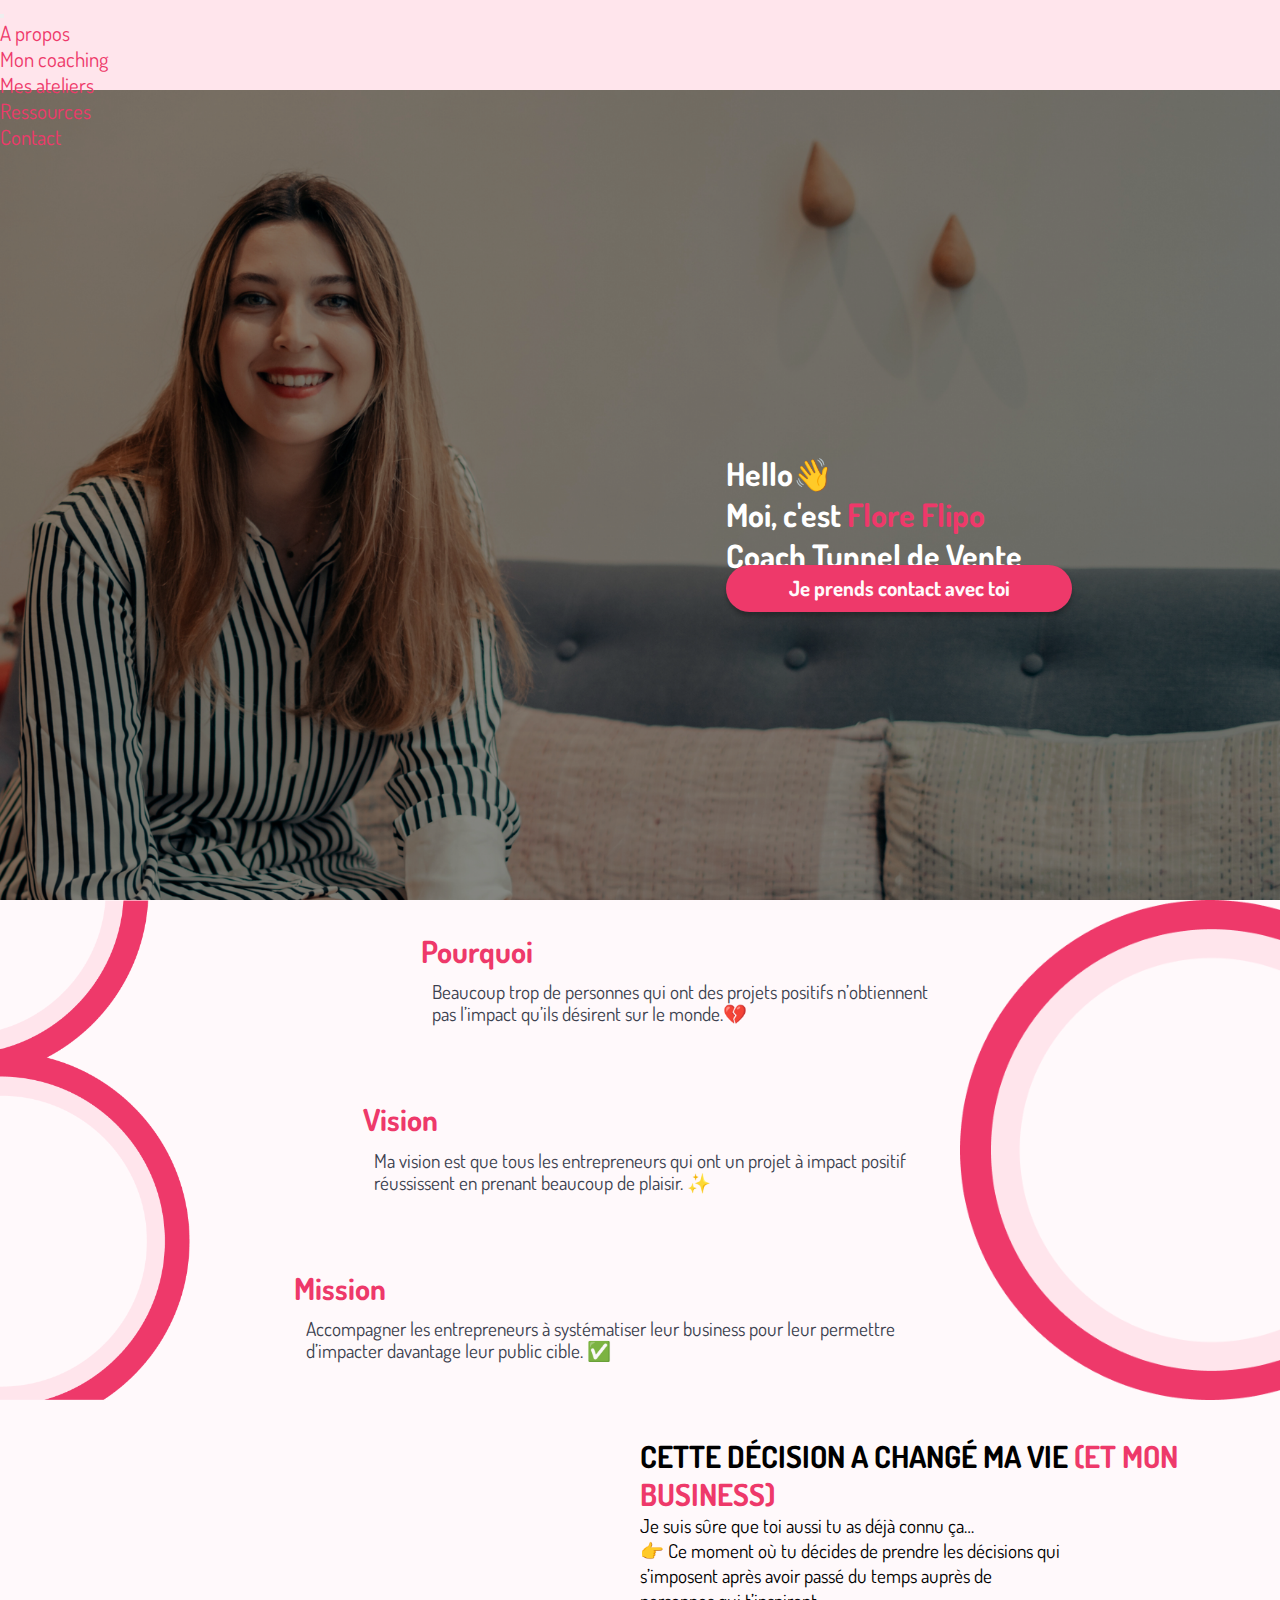
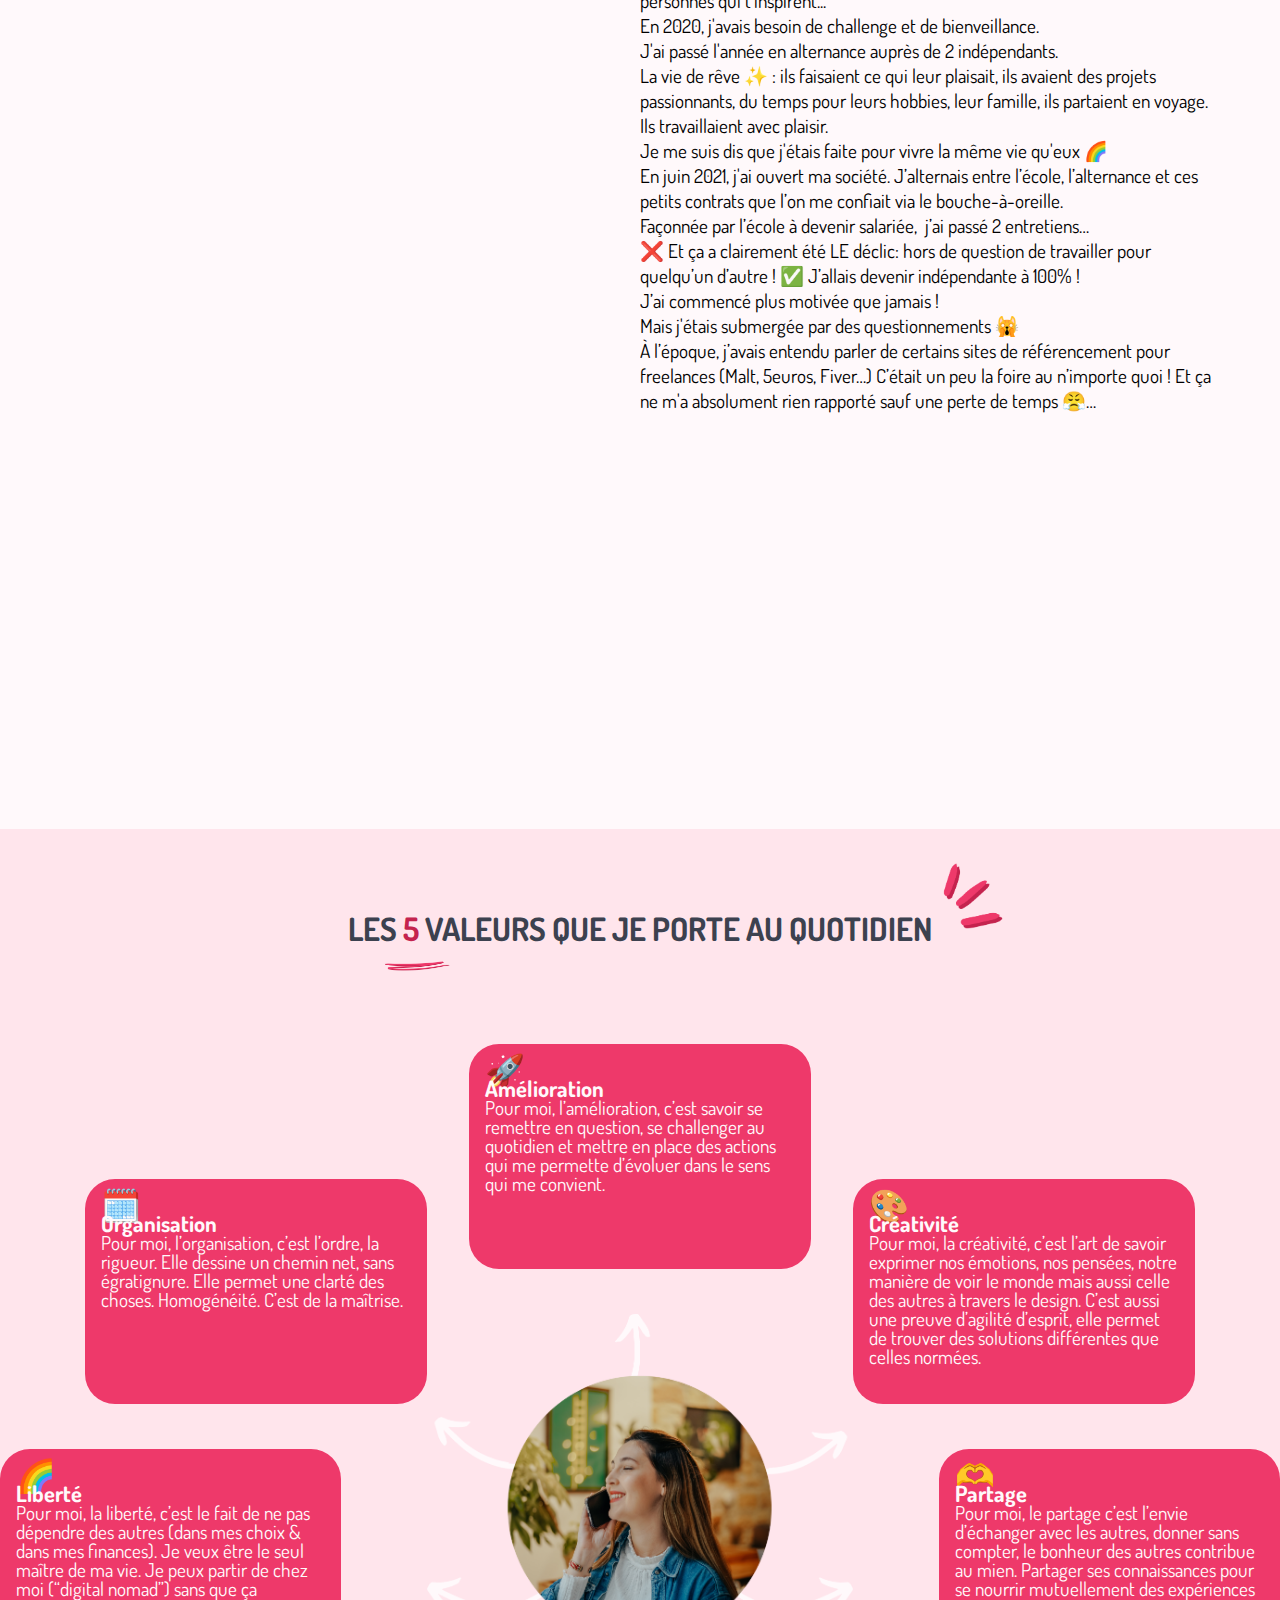
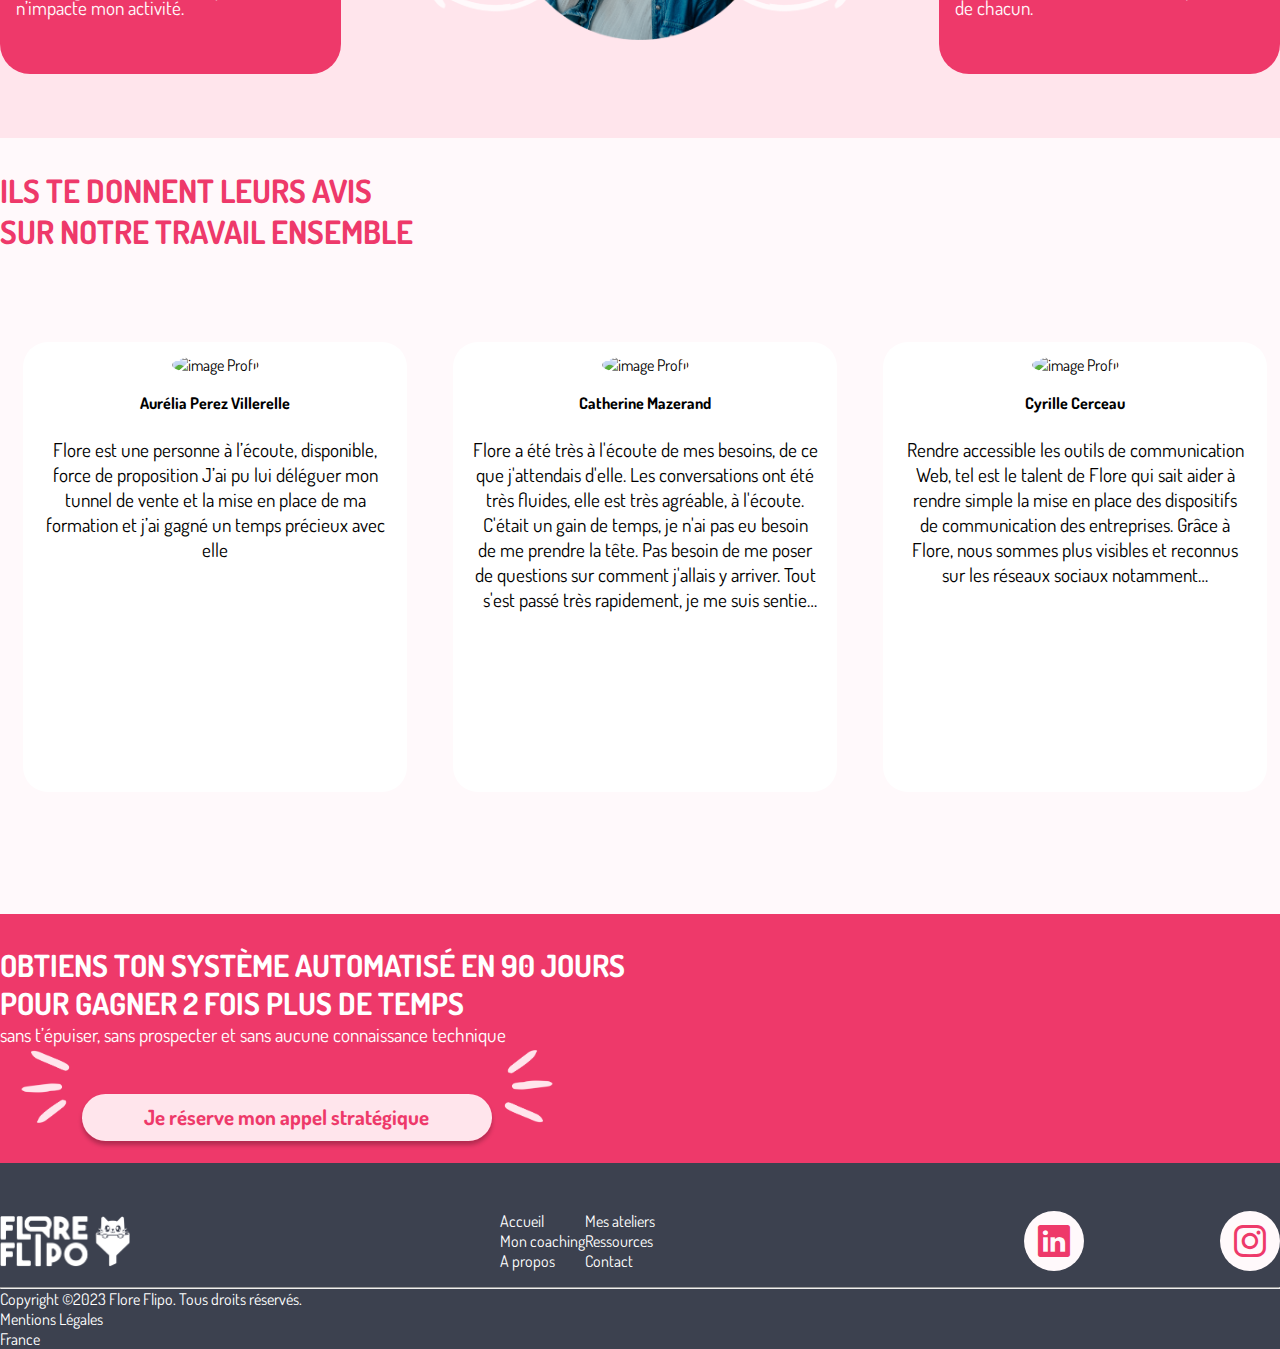
==== aPropos.html @ b4314dbc "Fin V2 """ ====
<!DOCTYPE html>
<html lang="en">
<head>
    <meta charset="UTF-8">
    <title>A propos</title>

    <link href="https://cdn.jsdelivr.net/npm/bootstrap@5.3.1/dist/css/bootstrap.min.css" rel="stylesheet" integrity="sha384-4bw+/aepP/YC94hEpVNVgiZdgIC5+VKNBQNGCHeKRQN+PtmoHDEXuppvnDJzQIu9" crossorigin="anonymous">
    <link rel="stylesheet" href="https://cdn.jsdelivr.net/npm/bootstrap-icons@1.9.1/font/bootstrap-icons.css">

    <link rel="stylesheet" href="CSS/base.css">
    <link rel="stylesheet" href="CSS/apropos.css">
    <link rel="icon" href="images/logos/icon.png">

</head>
<body>

<header> <!-- BAR DE NAVIGATION -->
  <nav class="navbar navbar-expand-lg">
    <div class="container-lg d-flex align-items-center justify-content-between">

      <!--<a id="logoNavBarre" href="#">LOGO</a>-->
      <a id="logoNavBarre" class="imgBase" href="index.html"></a>

      <button class="navbar-toggler" type="button" data-bs-toggle="collapse" data-bs-target="#navbarNav" aria-controls="navbarNav" aria-expanded="false" aria-label="Toggle navigation">
        <span class="navbar-toggler-icon"></span>
      </button>

      <div class="collapse navbar-collapse justify-content-end text-light" id="navbarNav">
        <ul class="navbar-nav">
          <li>
            <a class="nav-link" href="aPropos.html">A propos</a>
          </li>
          <li>
            <a class="nav-link" href="monCoaching.html">Mon coaching</a>
          </li>
          <li>
            <a class="nav-link" href="#">Mes ateliers</a>
          </li>
          <li>
            <a class="nav-link" href="ressources.html">Ressources</a>
          </li>
          <li>
            <a class="nav-link" href="contact.html">Contact</a>
          </li>
        </ul>
      </div>
    </div>
  </nav>
</header> <!-- BAR DE NAVIGATION -->
<div class="background-image-Apropos"> <!-- header Apropos -->
  <div class="container-lg">
    <div class="bordure-top bordure-bot">
      <div class="h-90vh containerHeaderApropos">
        <div class="color-white">
          <h2>Hello <span class="ms-3" id="iconSalut">👋</span></h2>
          <h2>Moi, c'est <span class="color-pink4">Flore Flipo</span></h2>
          <h2>Coach Tunnel de Vente</h2>
          <div class="center-phone mt-5">
            <a href="" class="btn bouton-rose">Je prends contact avec toi</a>
          </div>
        </div>
      </div>
    </div>
  </div>
</div> <!-- header Apropos -->

<div class="section1Apropos"> <!-- section 1 Apropos -->
  <div class="container-lg">
      <div class="containerSection1Apropos">
        <div class="containerContentSection1Apropos">
          <div class="containerPillules bordure-top bordure-bot">

            <div class="containerPillule pilules1">
              <h3 class="color-pink4 titre-semibold m-0">Pourquoi</h3>
              <div class="pilules">
                <p class="m-0">Beaucoup trop de personnes qui ont des projets <br class="no-display-computer">positifs n’obtiennent <br class="no-display-phone">pas l’impact qu’ils désirent sur <br class="no-display-computer">le monde.💔</p>
              </div>
            </div>

            <div class="containerPillule">
              <h3 class="color-pink4 titre-semibold m-0">Vision</h3>
              <div class="pilules">
                <p class="m-0">Ma vision est que tous les entrepreneurs qui ont un <br class="no-display-computer">projet à impact positif <br class="no-display-phone">réussissent en prenant <br class="no-display-computer">beaucoup de plaisir. ✨</p>
              </div>
            </div>

            <div class="containerPillule pilules3">
              <h3 class="color-pink4 titre-semibold m-0">Mission</h3>
              <div class="pilules">
                <p class="m-0">Accompagner les entrepreneurs à systématiser leur <br class="no-display-computer">business pour leur permettre <br class="no-display-phone">d’impacter davantage <br class="no-display-computer">leur public cible. ✅</p>
              </div>
            </div>

          </div>
        </div>
        <img class="imgBase imageDecoSection3AproposCercle imageDecoSection3Apropos1 no-display-phone" src="images/ressources/46.png" alt="décoration cercle">
        <img class="imgBase imageDecoSection3AproposCercle imageDecoSection3Apropos2 no-display-phone" src="images/ressources/47.png" alt="décoration cercle">
      </div>
  </div>
</div> <!-- section 1 Apropos -->

<div class="section2Apropos"> <!-- section 2 Apropos -->
  <div class="container-lg">
    <div class="bordure-top bordure-bot">
      <div class="">

      <div class="containerSection2Apropos">

        <img class="imgageSection2Apropos h-100vh no-display-phone" src="images/ressources/33.png" alt="Flore Flipo">

        <div class="containerTexteTitreSection2Apropos">
          <div class="titreSection2Apropos">
            <h3 class="uppercase titre-bold">Cette décision a changé ma vie <br class="no-display-computer"><span class="color-pink4 texte-center-phone">(et mon business)</span></h3>
            <img class="no-display-computer" src="images/ressources/37.png" alt="Flore Flipo">
          </div>
          <div class="containerTexteSection2Apropos gap-3">
            <div class="w-90p texte-life-computer">
              <p>Je suis sûre que toi aussi tu as déjà connu ça…</p>
              <p>👉 Ce moment où tu décides de prendre les décisions qui <br>s’imposent après avoir passé du temps auprès de <br>personnes qui t’inspirent...</p>
              <p>En 2020, j'avais besoin de challenge et de bienveillance. <br>J'ai passé l'année en alternance auprès de 2 indépendants.</p>
              <p>La vie de rêve ✨ : ils faisaient ce qui leur plaisait, ils avaient des projets passionnants, du temps pour leurs hobbies, leur famille, ils partaient en voyage. Ils travaillaient avec plaisir.</p>
              <p>Je me suis dis que j'étais faite pour vivre la même vie qu'eux 🌈</p>
              <p>En juin 2021, j'ai ouvert ma société. J’alternais entre l’école, l’alternance et ces petits contrats que l’on me confiait via le bouche-à-oreille.</p>
              <p>Façonnée par l’école à devenir salariée,  j’ai passé 2 entretiens…</p>
              <p>❌ Et ça a clairement été LE déclic: hors de question de travailler pour quelqu’un d’autre !
                ✅ J’allais devenir indépendante à 100% !</p>
              <p>J’ai commencé plus motivée que jamais !</p>
              <p>Mais j'étais submergée par des questionnements 🙀</p>
              <p>À l’époque, j’avais entendu parler de certains sites de référencement pour freelances (Malt, 5euros, Fiver…)
                C’était un peu la foire au n’importe quoi ! Et ça ne m'a absolument rien rapporté sauf une perte de temps 😤</p>
              <p>J’avais beau essayer de mettre en pratique tout ce que j’avais appris à l’école, ça ne fonctionnait pas. Je n’avais aucune maîtrise sur ce business que j’essayais de monter 😰</p>
              <p>💬 Je me suis alors rappelée de la phrase de mon père : "Tu dois te former tout au long de ta vie".</p>
              <p>C’était une évidence ! Je devais me faire accompagner par un professionnel.</p>
              <p>Je suis donc partie à la recherche de mon sauveur !</p>
              <p>J’ai passé des heures à chercher “THE” personne… Et j'ai trouvé Yacine en octobre 2021. 🌈</p>
              <p>J'ai ainsi pu suivre son challenge business et trouver ma place dans l'entrepreneuriat.</p>
              <p>C’était l’éclate ! Et j’avais clairement envie d’aller plus loin et de m’offrir enfin la chance que je méritais !</p>
              <p>J'ai suivi son accompagnement.</p>
              <p>2 mois plus tard, je vivais déjà de mon activité. 🚀</p>
              <p>Aujourd'hui, je m'épanouis en accompagnant les entrepreneurs à systématiser l'acquisition et la conversion dans leur business 😍</p>

              <div class="">
                <a class="btn bouton-rose" href="">Je veux en savoir plus sur ton expérience</a>
              </div>
            </div>
          </div>
        </div>
        
      </div>

      </div>
    </div>
  </div>
</div> <!-- section 2 Apropos -->

<div class="section3Apropos"> <!-- section 3 Apropos -->
  <div class="container-lg">
    <div class="bordure-top bordure-bot">
      <div class="">

        <!-- version ordi 3 Apropos -->
        <div class="no-display-phone">
          <div class="">

            <div class="containerGridTitreSection3Apropos">
              <img class="iconDecoApropos iconDecoAproposSoulignement" src="images/ressources/6.png" alt="decoration titre">
              <div class="containerTitreSection3Apropos">
                <h2 class="uppercase titre-bold color-grey">Les <span class="color-pink5">5</span> valeurs que je porte au quotidien</h2>
              </div>
              <img class="iconDecoApropos iconDecoAproposTraits" src="images/ressources/8.png" alt="decoration titre">
            </div>

            <div class="bordure-top bordure-bot">
              <div class="containerCarteValeurs">

                <div class="carteValeur carteLiberte">
                  <div class="d-flex align-items-start justify-content-between gap-3">
                    <p class="icon">🌈</p>
                    <div class="d-flex flex-column">
                      <h4>Liberté</h4>
                      <p>Pour moi, la liberté, c’est le fait de ne pas dépendre des autres (dans mes choix & dans mes finances). Je veux être le seul maître de ma vie. Je peux partir de chez moi (“digital nomad”) sans que ça n’impacte mon activité.</p>
                    </div>
                  </div>
                </div>

                <div class="carteValeur carteOrganisation">
                  <div class="d-flex align-items-start justify-content-between gap-3">
                    <p class="icon">🗓️</p>
                    <div class="d-flex flex-column">
                      <h4>Organisation</h4>
                      <p>Pour moi, l’organisation, c’est l’ordre, la rigueur. Elle dessine un chemin net, sans égratignure. Elle permet une clarté des choses. Homogénéité. C’est de la maîtrise.</p>
                    </div>
                  </div>
                </div>

                <div class="carteValeur carteAmelioration">
                  <div class="d-flex align-items-start justify-content-between gap-3">
                    <p class="icon">🚀</p>
                    <div class="d-flex flex-column">
                      <h4>Amélioration</h4>
                      <p>Pour moi, l’amélioration, c’est savoir se remettre en question, se challenger au quotidien et mettre en place des actions qui me permette d’évoluer dans le sens qui me convient.</p>
                    </div>
                  </div>
                </div>

                <div class="carteValeur carteCreativite">
                  <div class="d-flex align-items-start justify-content-between gap-3">
                    <p class="icon">🎨</p>
                    <div class="d-flex flex-column">
                      <h4>Créativité</h4>
                      <p>Pour moi, la créativité, c’est l’art de savoir exprimer nos émotions, nos pensées, notre manière de voir le monde mais aussi celle des autres à travers le design. C’est aussi une preuve d’agilité d’esprit, elle permet de trouver des solutions différentes que celles normées.</p>
                    </div>
                  </div>
                </div>

                <div class="carteValeur cartePartage">
                  <div class="d-flex align-items-start justify-content-between gap-3">
                    <p class="icon">🫶</p>
                    <div class="d-flex flex-column">
                      <h4>Partage</h4>
                      <p>Pour moi, le partage c’est l’envie d’échanger avec les autres, donner sans compter, le bonheur des autres contribue au mien. Partager ses connaissances pour se nourrir mutuellement des expériences de chacun.</p>
                    </div>
                  </div>
                </div>

                <div class="imageSection3Grid">
                  <img class="imgBase w-100p" src="images/ressources/valeurs.png" alt="flore valeurs">
                </div>

              </div>
            </div>
          </div>
        </div>

        <!-- version mobile 3 Apropos -->
        <div class="no-display-computer">
          <div class="d-flex flex-column align-items-center justify-content-center gap-5">
            <div class="d-flex flex-column align-items-center justify-content-center">
              <h2 class="uppercase color-pink4 titre-bold">Les 5 valeurs</h2>
              <h2 class="uppercase color-pink4">Que je porte au quotidien</h2>
            </div>
            <div class="w-80p d-flex flex-column gap-5">
              <div class="">
                <h3 class="titreSection3AproposRose titre-semibold">Partage 🫶</h3>
                <p>Pour moi, le partage c’est l’envie d’échanger avec les autres, donner sans compter, le bonheur des autres contribue au mien. Partager ses connaissances pour se nourrir mutuellement des expériences de chacun.</p>
              </div>
              <div class="">
                <h3 class="titreSection3AproposBlanc titre-semibold">organisation 🗓️</h3>
                <p>Pour moi, l’organisation, c’est l’ordre, la rigueur. Elle dessine un chemin net, sans égratignure. Elle permet une clarté des choses. Homogénéité. C’est de la maîtrise.</p>
              </div>
              <div class="">
                <h3 class="titreSection3AproposRose titre-semibold">créativité 🎨</h3>
                <p>Pour moi, la créativité, c’est l’art de savoir exprimer nos émotions, nos pensées, notre manière de voir le monde mais aussi celle des autres à travers le design. C’est aussi une preuve d’agilité d’esprit, elle permet de trouver des solutions différentes que celles normées.</p>
              </div>
              <div class="">
                <h3 class="titreSection3AproposBlanc titre-semibold">liberté 🌈️</h3>
                <p>Pour moi, la liberté, c’est le fait de ne pas dépendre des autres (dans mes choix & dans mes finances). Je veux être le seul maître de ma vie. Je peux partir de chez moi (“digital nomad”) sans que ça n’impacte mon activité.</p>
              </div>
              <div class="">
                <h3 class="titreSection3AproposRose titre-semibold">amélioration 🚀</h3>
                <p>Pour moi, l’amélioration, c’est savoir se remettre en question, se challenger au quotidien et mettre en place des actions qui me permette d’évoluer dans le sens qui me convient.</p>
              </div>
            </div>
          </div>
        </div>
      </div>
    </div>
  </div>
</div> <!-- section 3 Apropos -->

<div class="section4Apropos"> <!-- section 4 Apropos -->
  <div class="container-lg">
    <div class="bordure-top bordure-bot">
      <div class="">
        <div class="d-flex flex-column align-items-center gap-4">
          <img class="no-display-computer iconAtelier" src="images/ressources/citation-de-message.png" alt="icon message">
          <div class="">
            <h2 class="uppercase titre-bold color-pink4 texte-center-phone">Ils te donnent leurs avis</h2>
            <h2 class="uppercase color-pink4 texte-center-phone">sur notre travail ensemble</h2>
          </div>
        </div>

        <div class="swiper">
          <!-- Additional required wrapper -->
          <div class="swiper-wrapper">
            <!-- Slides -->
            <div class="swiper-slide">
              <div class="d-flex justify-content-center">
                <img class="imgProfilAvis" src="https://cdn.discordapp.com/attachments/907008782377300010/1098219506658185288/renard.png" alt="image Profil">
              </div>
              <div class="name"><strong>Aurélia Perez Villerelle</strong></div>
              <p class="content limited-text">Flore est une personne à l’écoute, disponible, force de proposition
                J’ai pu lui déléguer mon tunnel de vente et la mise en place de ma formation et j’ai gagné un temps précieux avec elle
              </p>
            </div>

            <div class="swiper-slide">
              <div class="d-flex justify-content-center">
                <img class="imgProfilAvis" src="https://cdn.discordapp.com/attachments/907008782377300010/1098219506976952411/renardSleepy.png" alt="image Profil">
              </div>
              <div class="name"><strong>Catherine Mazerand</strong></div>
              <p class="content limited-text">Flore a été très à l'écoute de mes besoins, de ce que j'attendais d'elle. Les conversations ont été très fluides, elle est très agréable, à l'écoute. C'était un gain de temps, je n'ai pas eu besoin de me prendre la tête. Pas besoin de me poser de questions sur comment j'allais y arriver. Tout s'est passé très rapidement, je me suis sentie soutenue dans mon projet. Cette expérience n'a été que des bénéfices. Flore est vraiment une belle personne et je la recommande.</p>
            </div>

            <div class="swiper-slide">
              <div class="d-flex justify-content-center">
                <img class="imgProfilAvis" src="https://cdn.discordapp.com/attachments/907008782377300010/1098219507421556797/renardAnxious.png" alt="image Profil">
              </div>
              <div class="name"><strong>Cyrille Cerceau</strong></div>
              <p class="content limited-text">Rendre accessible les outils de communication Web, tel est le talent de Flore qui sait aider à rendre simple la mise en place des dispositifs de communication des entreprises. Grâce à Flore, nous sommes plus visibles et reconnus sur les réseaux sociaux notamment…</p>
            </div>

            <div class="swiper-slide">
              <div class="d-flex justify-content-center">
                <img class="imgProfilAvis" src="https://cdn.discordapp.com/attachments/907008782377300010/1098219507748700261/renardKitsume.png" alt="image Profil">
              </div>
              <div class="name"><strong>Valérie Broni</strong></div>
              <p class="content limited-text">Flore nous a accompagnés toute l'année dernière (2021) sur la partie marketing. Nous avons beaucoup élargi notre travail sur le web, et nous avions besoin de quelqu'un de compétent pour nous y accompagner. Elle nous a accompagnés dans la mise en place d'une plateforme web, du point de vue des vidéos (montage, création de page de ventes, visuels) et pour l'aspect technique. Elle nous a aussi aidé à développer notre mailing, en nous accompagnant dans les webinaires en live. Elle a un grand panel de possibilités de compétences pour vous aider dans le marketing digital. On est très contents de son travail, elle était très à l'écoute de nos besoins. Nous avions aussi des besoins précis qu'elle a bien écoutés. Cette expérience à été très bénéfique pour nous, ça a beaucoup développé notre travail, notre visibilité. Aujourd'hui grâce à elle nous avons beaucoup pu accélérer notre croissance.</p>
            </div>

            <div class="swiper-slide">
              <div class="d-flex justify-content-center">
                <img class="imgProfilAvis" src="https://cdn.discordapp.com/attachments/907008782377300010/1098219507748700261/renardKitsume.png" alt="image Profil">
              </div>
              <div class="name"><strong>Julien Paradis</strong></div>
              <p class="content limited-text">L'évolution de mon activité de coach en développement personnel et en mindset était comme une graine qui avait besoin de la bonne terre pour germer. C'est alors que j'ai croisé la route de Flore, qui, avec son expertise, a été pour moi la terre fertile qui a nourri ma croissance en ligne. Grâce à son savoir-faire en matière d'automatisation, j'ai compris que mon business avait besoin d'un système bien huilé pour fleurir et atteindre le niveau supérieur. Flore a été comme la jardinière de mon activité en me prodiguant des conseils subtils et pertinents pour m'aider à prendre racine, autant sur le fond que sur la forme. Aujourd'hui, je suis fier de mon tunnel de vente qui est devenu comme une fleur épanouie, reflétant mon branding et mes intentions pour mes prospects. Si vous cherchez à faire éclore votre entreprise, je vous recommande vivement de faire appel aux services de Flore</p>
            </div>
          </div>


          <!-- If we need pagination -->
          <div class="swiper-pagination"></div>

          <!-- If we need navigation buttons -->
          <div class="swiper-button-prev"></div>
          <div class="swiper-button-next"></div>
        </div>


      </div>
    </div>
  </div>
</div> <!-- section 4 Apropos -->

<div class="sectionAppelStrategique"> <!-- Appel Stratégique -->
  <div class="container-lg">
    <div class="bordure-top bordure-bot">
      <div class="d-flex flex-column align-items-center">
        <div>
          <h3 class="text-center color-white titre-semibold">OBTIENS TON SYSTÈME AUTOMATISÉ EN 90 JOURS<br> POUR GAGNER 2 FOIS PLUS DE TEMPS</h3>
        </div>
        <div>
          <p class="text-center color-white">sans t’épuiser, sans prospecter et sans aucune connaissance technique</p>
        </div>
        <div class="d-flex justify-content-center align-items-center gap-3">
          <img style="transform: rotate(180deg)" class="decoBoutonAccueil" src="images/ressources/10.png" alt="élément de décoration">
          <a class="btn bouton-blanc-appel-strategique" href="">Je réserve mon appel stratégique</a>
          <img class="decoBoutonAccueil" src="images/ressources/10.png" alt="élément de décoration">
        </div>
      </div>
    </div>
  </div>
</div> <!-- Appel Stratégique -->

<div class="footer"> <!-- FOOTER -->
  <div class="container-lg">
    <div class="bordure-top">
      <div class="contenueFooter">

        <a id="logoFooter" class="imgBase" href="#"></a>

        <div class="col-4 arborescence">
          <ul class="p-0 m-0">
            <li><a class="footer-link" href="#">Accueil</a></li>
            <li><a class="footer-link" href="#">Mon coaching</a></li>
            <li><a class="footer-link" href="#">A propos</a></li>
          </ul>
          <ul class="p-0 m-0">
            <li><a class="footer-link" href="#">Mes ateliers</a></li>
            <li><a class="footer-link" href="#">Ressources</a></li>
            <li><a class="footer-link" href="#">Contact</a></li>
          </ul>
        </div>

        <div class="reseaux">
          <a class="inputReseaux" href="#"><i class="color-pink4 bi bi-linkedin icon"></i></a>
          <a class="inputReseaux" href="#"><i class="color-pink4 bi bi-instagram icon"></i></a>
        </div>

      </div>

      <hr class="color-white">
      <div class="d-flex justify-content-between align-items-center pb-3">
        <p style="color: var(--white)" class="m-0 p-0 txtFooterLink">Copyright ©2023 Flore Flipo. Tous droits réservés.</p>
        <a style="color: var(--white)" class="m-0 p-0 txtFooterLink" href="#">Mentions Légales</a>
        <p style="color: var(--white)" class="m-0 p-0 txtFooterLink">France</p>
      </div>
    </div>
  </div>
</div> <!-- FOOTER -->


<!-- Animation Ecriture header Accueil-->
<script src="https://unpkg.com/typewriter-effect@latest/dist/core.js"></script>
<!-- Animation Carrousel Accueil -->
<script src="https://cdn.jsdelivr.net/npm/swiper@9/swiper-bundle.min.js"></script>
<!-- Bootstrap -->
<script src="https://cdn.jsdelivr.net/npm/bootstrap@5.3.1/dist/js/bootstrap.bundle.min.js" integrity="sha384-HwwvtgBNo3bZJJLYd8oVXjrBZt8cqVSpeBNS5n7C8IVInixGAoxmnlMuBnhbgrkm" crossorigin="anonymous"></script>
<!-- Main JS -->
<script src="JS/main.js"></script>
</body>
</html>
---- CSS/base.css ----
/*  ################################################################################################  */
@import url('https://fonts.googleapis.com/css2?family=Dosis:wght@400;600;700&display=swap');
/*  ################################################################################################  */


/*  #########################################################  */
.logoIcon {background-image: url("../images/logos/icon.png");}

* {
    margin: 0;
    padding: 0;
    font-family: 'Dosis', sans-serif;
}

:root {
    --text-multiplier: 1;
    --icon-multiplier: 2;

    --white: #fff;
    --grey: #3C414F;

    --pink1: #FFF9FB;
    --pink2: #FFE5EC;
    --pink3: #FFD2DE;
    --pink4: #ee396a;
    --pink5: #C4234E;
}

.color-white {color: var(--white)}
.color-grey {color: var(--grey)}

.color-pink1 {color: var(--pink1);}
.color-pink2 {color: var(--pink2);}
.color-pink3 {color: var(--pink3);}
.color-pink4 {color: var(--pink4);}
.color-pink5 {color: var(--pink5);}

body {
    min-height: 100vh;
    overflow-x: hidden;
    background-color: var(--pink1);
}
/*  #########################################################  */


/*  ######  NAV BARRE + FOOTER  ######  */
.navbar {background-color: var(--pink2);height: 10vh}
.navbar{--bs-navbar-toggler-icon-bg: url("data:image/svg+xml,%3csvg xmlns='http://www.w3.org/2000/svg' viewBox='0 0 30 30'%3e%3cpath stroke='rgba%28238, 57, 106, 100%29' stroke-linecap='round' stroke-miterlimit='10' stroke-width='2' d='M4 7h22M4 15h22M4 23h22'/%3e%3c/svg%3e");}

.footer {background-color: var(--grey);}

#logoNavBarre, #logoFooter {
    height: 6vh;
    width: 130px;
    background-image: url("../images/logos/logoNavBarre.png");
}
#logoFooter {background-image: url("../images/logos/logoFooter.png");}

.footer-link, .nav-link {
    user-select: none;
}

.contenueFooter {
    display: flex;
    align-items: center;
    justify-content: space-between;
}

.nav-link {color: var(--pink4);}
.nav-link:hover {color: var(--pink4);}
/*  ##################################  */

/*##########  RÉSEAUX  ##########*/
.arborescence {
    display: flex;
    padding: 1em 0;
    align-items: center;
    justify-content: space-between;
}
.reseaux {
    width: 20%;
    display: flex;
    align-items: center;
    justify-content: space-between;
}
.inputReseaux {
    width: 60px;
    height: 60px;
    display: flex;
    border-radius: 50%;
    color: var(--pink4);
    align-items: center;
    justify-content: center;
    background-color: var(--pink1);
}
.bi-linkedin {
    width: 50%;
    height: 30px;
    display: flex;
    align-items: center;
    justify-content: center;
}
/*  ##################################  */

.ul,li,a {
    list-style: none;
    color: var(--white);
    text-decoration: none;
}

/*####  TAILLE POLICE ####*/
.icon {
    font-size: calc(1em * var(--icon-multiplier));
}
/**/
.punchline {
    display: flex;
    font-size: 4em;
}
h1 {
    font-size: calc(2.5em * var(--text-multiplier));
}
h2 {
    font-size: calc(2em * var(--text-multiplier));
}
h3 {
    font-size: calc(1.9em * var(--text-multiplier));
}
h4 {
    font-size: calc(1.4em * var(--text-multiplier));
}
h5 {
    font-size: calc(1.3em * var(--text-multiplier));
}
h6 {
    font-size: calc(1.2em * var(--text-multiplier));
}
p {
    font-size: calc(1.2em * var(--text-multiplier));
}

.titre-bold {font-weight: bold}
.titre-semibold {font-weight: bolder}
.texte-regular {font-weight: normal}

.texte-surligner {
    padding: .5em;
    border-radius: 25px;
    background-color: var(--pink2);
}
.titre-surligner {
    padding: .5em;
    font-size: 1.4em;
    border-radius: 13px;
    background-color: var(--pink2);
}
.texte-end {text-align: end;}

.uppercase {text-transform: uppercase;}

/*  #########################################################  */
.footer-link {font-size: calc(1em * var(--text-multiplier));}
.txtFooterLink {font-size: calc(1em * var(--text-multiplier));}
.nav-link {font-size: calc(1.3em * var(--text-multiplier));}
/*  #########################################################  */

.imgBase {
    background-size: contain;
    background-position: center;
    background-repeat: no-repeat;
}
.imgDecoration {
    width: auto;
    height: 150px;
}
.imgDecorationTitre {
    width: 110px;
    height: auto;
}

.imgComputerToPhone {
    width: 100%;
}

/*####  BTN  ####*/
.btn {
    font-weight: bold;
    font-size: calc(1.3em * var(--text-multiplier));
}
/***************************/
/* BOUTON 1 */
.bouton-blanc-appel-strategique {
    transition: .3s;
    padding: .5em 3em;
    color: var(--pink4);
    border-radius: 25rem;
    background-color: var(--pink2);
    box-shadow: 0 4px 4px 0 rgba(0, 0, 0, 0.25);
}
.bouton-blanc-appel-strategique:hover {
    color: var(--pink4);
    border-radius: 25rem;
    background-color: var(--white);
    box-shadow: 0 4px 4px 0 rgba(0, 0, 0, 0.25);
}
/**/
/* BOUTON 2 */
.bouton-rose {
    transition: .3s;
    padding: .5em 3em;
    color: var(--pink1);
    border-radius: 25rem;
    background-color: var(--pink4);
    box-shadow: 0 4px 4px 0 rgba(0, 0, 0, 0.25);
}
.bouton-rose:hover {
    color: var(--pink1);
    border-radius: 25rem;
    background-color: var(--pink4);
    box-shadow: 0 4px 4px 0 rgba(0, 0, 0, 0.25);
}
/**/
/* BOUTON 3 */
.btn-essayerLogiciel {
    border-radius: 25px;
    color: var(--pink1);
    background-color: var(--pink4);
    transition: 0.5s;
}
.btn-essayerLogiciel:hover {
    color: var(--pink4);
    border: 1px solid var(--pink4);
}
/**/
/* BOUTON 4 */
.btn-carteProgrammeMonCoaching {
    transition: 0.5s;
    border-radius: 25px;
    color: var(--pink4);
    background-color: var(--white);
}
.btn-carteProgrammeMonCoaching:hover {
    color: var(--pink4);
    border: 1px solid var(--white);
    background-color: var(--white);
}
/**/
/*###############################################################################*/
/*###############################################################################*/
.bordure-top {padding-top: 2em;}
.bordure-bot {padding-bottom: 2em;}

.no-display-phone {display: block;}
.no-display-computer {display: none;}

.h-100vh {height: 100vh;}
.h-90vh {height: 90vh;}
.h-80vh {height: 80vh;}
.h-70vh {height: 70vh;}

.h-50vh {height: 50vh;}
.h-40vh {height: 40vh;}
.h-30vh {height: 30vh;}
.h-20vh {height: 20vh;}
.h-10vh {height: 10vh;}

.h-100p {height: 100%;}

.w-100p {width: 100%}
.w-90p {width: 90%}
.w-80p {width: 80%}
.w-70p {width: 70%}
.w-60p {width: 60%}
.w-50p {width: 50%}
.w-40p {width: 40%}

/* Section Appel Stratégique */
.sectionAppelStrategique {
    background-color: var(--pink4);
}
.decoBoutonAccueil {
    height: 79px;
    width: 79px;
}

.border-circle {border-radius: 50%;}






/* Carrousel 1 */
.swiper {
    width: 100%;
    height: 70vh;
    display: flex;
    overflow-x: hidden;
    overflow-y: hidden;
    align-items: center;
    --swiper-navigation-color: var(--grey);
    --swiper-pagination-color: var(--grey);
}
.swiper-wrapper{
    width: 100%;
    display: flex;
    align-items: center;
}
.swiper-slide{
    min-width: 30%;
    height: 50vh;
    display: flex;
    min-height: 70%;
    max-height: 100%;
    margin-left: 1.8vw;
    margin-right: 1.8vw;
    border-radius: 25px;
    align-items: center;
    flex-direction: column;
    background-color: var(--white);
}
.imgProfilAvis {
    width: 15vh;
    height: 15vh;
    margin-top: 15%;
    margin-bottom: 2vh;
    border-radius: 50%;
    background-size: contain;
    background-position: center;
    background-repeat: no-repeat;
}
.containerContentAvisAccueil {
    display: flex;
    justify-content: center;
}
.name{
    text-align: center;
    margin-bottom: 1.5em;
}
.content{
    width: 90%;
    text-align: center;
}
.limited-text {
    display: -webkit-box;
    -webkit-box-orient: vertical;
    -webkit-line-clamp: 7; /* Nombre de lignes à afficher avant les points de suspension */
    overflow: hidden;
}
/* fin Carrousel 1 */












/*###############################################################################*/
/*  RESPONSIVE  */
/*###############################################################################*/
@media (max-width: 991px) {
    :root {
        --text-multiplier: 2;
        --icon-multiplier: 4;
    }
    body {
        overflow-x: hidden;
    }
    /*  ######  NAV BARRE + FOOTER  ######  */
    #logoNavBarre, #logoFooter {
        height: 8vh;
        width: 260px;
    }
    .navbar-toggler {font-size: 4em;}
    .navbar {height: auto}

    .contenueFooter {
        gap: 70px;
        margin: 2em 0;
        flex-direction: column;
    }
    /*  ##################################  */
    /*##########  RÉSEAUX  ##########*/
    .reseaux {
        width: 80%;
        justify-content: space-around;
    }
    .inputReseaux {
        width: 120px;
        height: 120px;
    }
    .bi-linkedin {
        height: 50px;
    }
    /*  ##################################  */
    .texte-bold-phone {font-weight: bold}
    .texte-center-phone {text-align: center;}
    .texte-start-phone {text-align: start}
    .center-phone {
        display: flex;
        justify-content: center;
    }

    .btn {
        --bs-btn-padding-x:2.8rem;
    }
    .bouton-phone {
        width: 90%;
    }
    /* BOUTON 3 */
    .btn-essayerLogiciel {
        border-radius: 75px;
    }
    /**/
    .btn-carteProgrammeMonCoaching {
        border-radius: 75px;
        box-shadow: 0 4px 4px 0 rgba(0, 0, 0, 0.25);
    }

    .col-4 {width: 80%;}
    .col-6 {width: 80%;}

    .bouton-blanc-appel-strategique {
        padding: .4em 2em;
        border-radius: 25rem;
    }

    .bordure-top {padding-top: 6em;}
    .bordure-bot {padding-bottom: 6em;}

    .no-display-phone {
        display: none;
    }
    .no-display-computer {
        display: block;
    }

    .imgDecoration {
        height: 250px;
    }

    .swiper-slide{
        min-width: 96%;
    }
    .limited-text {
        -webkit-line-clamp: 9; /* Nombre de lignes à afficher avant les points de suspension */
    }
}
/*  ################################################################################################  */
---- CSS/apropos.css ----
.background-image-Apropos {
    height: 90vh;
    background-size: cover;
    background-position: center;
    background-repeat: no-repeat;
    background-image: url("../images/ressources/34.png");
}
.containerHeaderApropos {
    z-index: 1;
    display: flex;
    align-items: center;
    justify-content: flex-end;
    margin-right: 13em;
}
#iconSalut {
    position: absolute;
    animation: emojiSalut 1s infinite;
}


.containerSection1Apropos {
    width: 100%;
    display: grid;
    /* row / col */
    grid-template: repeat(6, 1fr) / repeat(20, 1fr);
}
.containerContentSection1Apropos {
    z-index: 5;
    display: flex;
    justify-content: center;
    grid-row: 1 / 7;
    grid-column: 1 / 21;
}

.imageDecoSection3Apropos1 {
    grid-row: 1 / 7;
    grid-column: 16 / 21;
}
.imageDecoSection3Apropos2 {
    grid-row: 1 / 15;
    grid-column: 1 / 6;
    margin-left: -230px;
}
.imageDecoSection3AproposCercle {
    z-index: 0;
    height: 500px;
}
.containerPillules {
    gap: 4em;
    display: flex;
    align-items: center;
    flex-direction: column;
    justify-content: center;
}
.containerPillule {
    display: flex;
    align-items: start;
    flex-direction: column;
    justify-content: space-between;
}
.pilules {
    padding: .7em;
    line-height: 22px;
    color: var(--grey);
    border-radius: 50px;
    background-color: var(--pink1);
}
.pilules1 {margin-left: 5em}
.pilules3 {margin-left: -5em}




.section2Apropos {
    background-color: var(--pink1);
}
.containerSection2Apropos {
    display: flex;
    align-items: start;
    justify-content: space-between;
}
.containerTexteTitreSection2Apropos {
    width: 50%;
}
.imgageSection2Apropos {
    border-radius: 50%;
    margin-left: -20em;
    border: 30px solid var(--pink4);
}
.texte-life-computer {
    overflow: hidden;
    display: -webkit-box;
    -webkit-box-orient: vertical;
    -webkit-line-clamp: 20; /* Nombre de lignes à afficher avant les points de suspension */
}



.section3Apropos {
    background-color: var(--pink2);
}
.iconDecoApropos {
    height: 70px;
    width: 70px;
}

.containerGridTitreSection3Apropos {
    width: 100%;
    display: grid;
    /* row / col */
    grid-template: repeat(6, .3fr) / repeat(20, 1fr);
}
.containerTitreSection3Apropos {
    display: flex;
    justify-content: center;
    grid-row: 3 / 5;
    grid-column: 1 / 21;
}
.iconDecoAproposTraits {
    margin-left: 2.5em;
    grid-row: 1 / 4;
    grid-column: 15 / 17;
}
.iconDecoAproposSoulignement {
    grid-row: 4 / 6;
    grid-column: 7 / 8;
}

.containerCarteValeurs {
    width: 100%;
    height: 70vh;
    display: grid;
    /* row / col */
    grid-template: repeat(14, 1fr) / repeat(30, 2fr);
}

.carteValeur {
    padding: 1em;
    line-height: 19px;
    border-radius: 30px;
    color: var(--pink1);
    background-color: var(--pink4);
}
.carteLiberte {
    grid-row: 10 / 15;
    grid-column: 1 / 9;
}
.carteOrganisation {
    grid-row: 4 / 9;
    grid-column: 3 / 11;
}
.carteAmelioration {
    grid-row: 1 / 6;
    grid-column: 12 / 20;
}
.carteCreativite {
    grid-row: 4 / 9;
    grid-column: 21 / 29;
}
.cartePartage {
    grid-row: 10 / 15;
    grid-column: 23 / 31;
}
.imageSection3Grid {
    grid-row: 7 / 15;
    grid-column: 11 / 21;
}





.section4Apropos {
    background-color: var(--pink1);
}






@media (max-width: 991px) {

    .background-image-Apropos {
        height: 80vh;
        background-image: url("../images/ressources/81.png");
    }
    .containerHeaderApropos {
        margin-right: 0;
        justify-content: center;
    }

    .containerPillules {
        gap: 5em;
        display: flex;
        align-items: center;
        flex-direction: column;
        justify-content: center;
    }
    .containerPillule {
        gap: 1em;
        text-align: center;
        align-items: center;
    }
    .pilules {
        line-height: 45px;
        background-color: var(--pink2);
    }
    .pilules1 {margin-left: 0}
    .pilules3 {margin-left: 0}


    .section2Apropos {
        background-color: var(--pink2);
    }
    .containerTexteTitreSection2Apropos {
        width: 100%;
    }
    .titreSection2Apropos {
        gap: 2em;
        display: flex;
        text-align: center;
        flex-direction: column;
        justify-content: center;
    }
    .containerTexteSection2Apropos {
        display: flex;
        align-items: center;
        flex-direction: column;
        justify-content: start;
    }

    .section3Apropos {
        background-color: var(--pink1);
    }
    .titreSection3AproposRose, .titreSection3AproposBlanc {
        width: 70%;
        padding: .2em;
        color: var(--pink2);
        border-radius: 15px;
        background-color: var(--pink4);
    }
    .titreSection3AproposBlanc {
        color: var(--pink4);
        background-color: var(--pink2);
    }


}


@keyframes emojiSalut {
    0% {
        transform: rotate(-10deg);
    }
    50% {
        transform: rotate(10deg);
    }
    100% {
        transform: rotate(-10deg);
    }
}
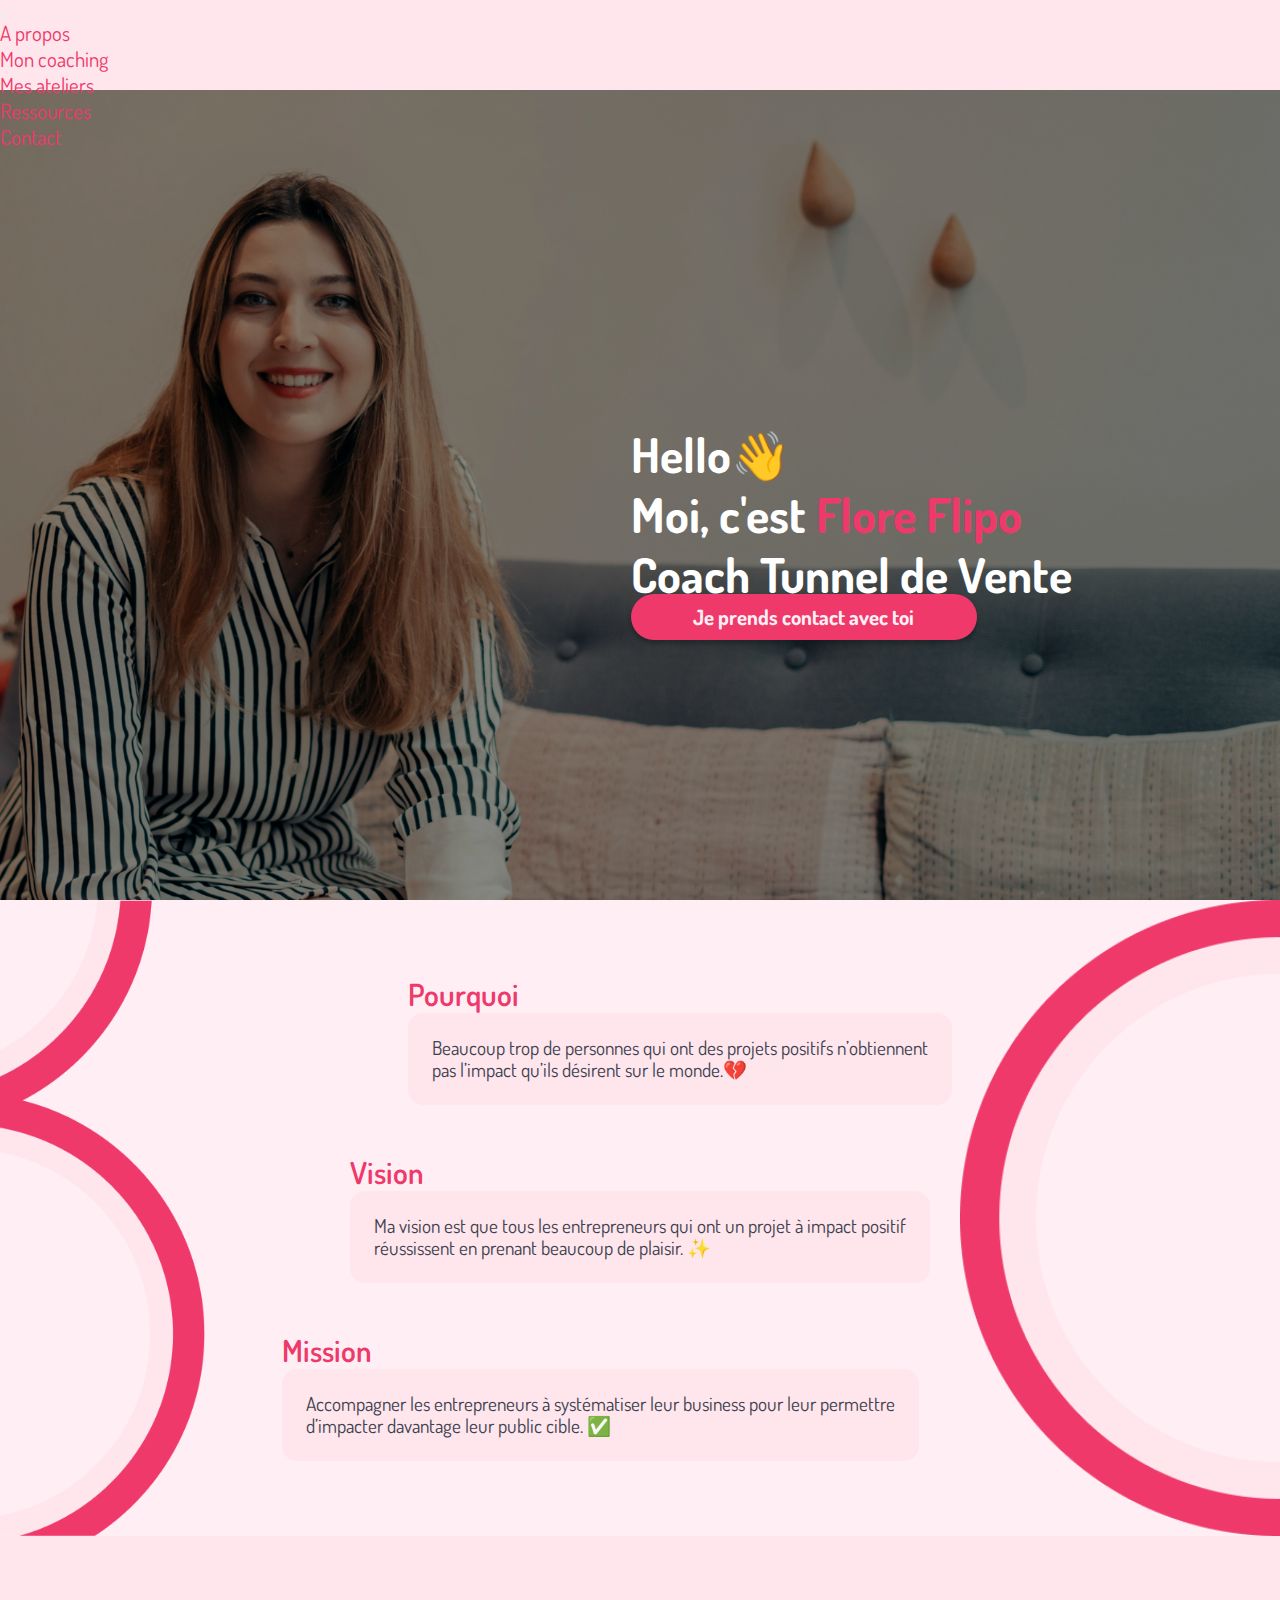
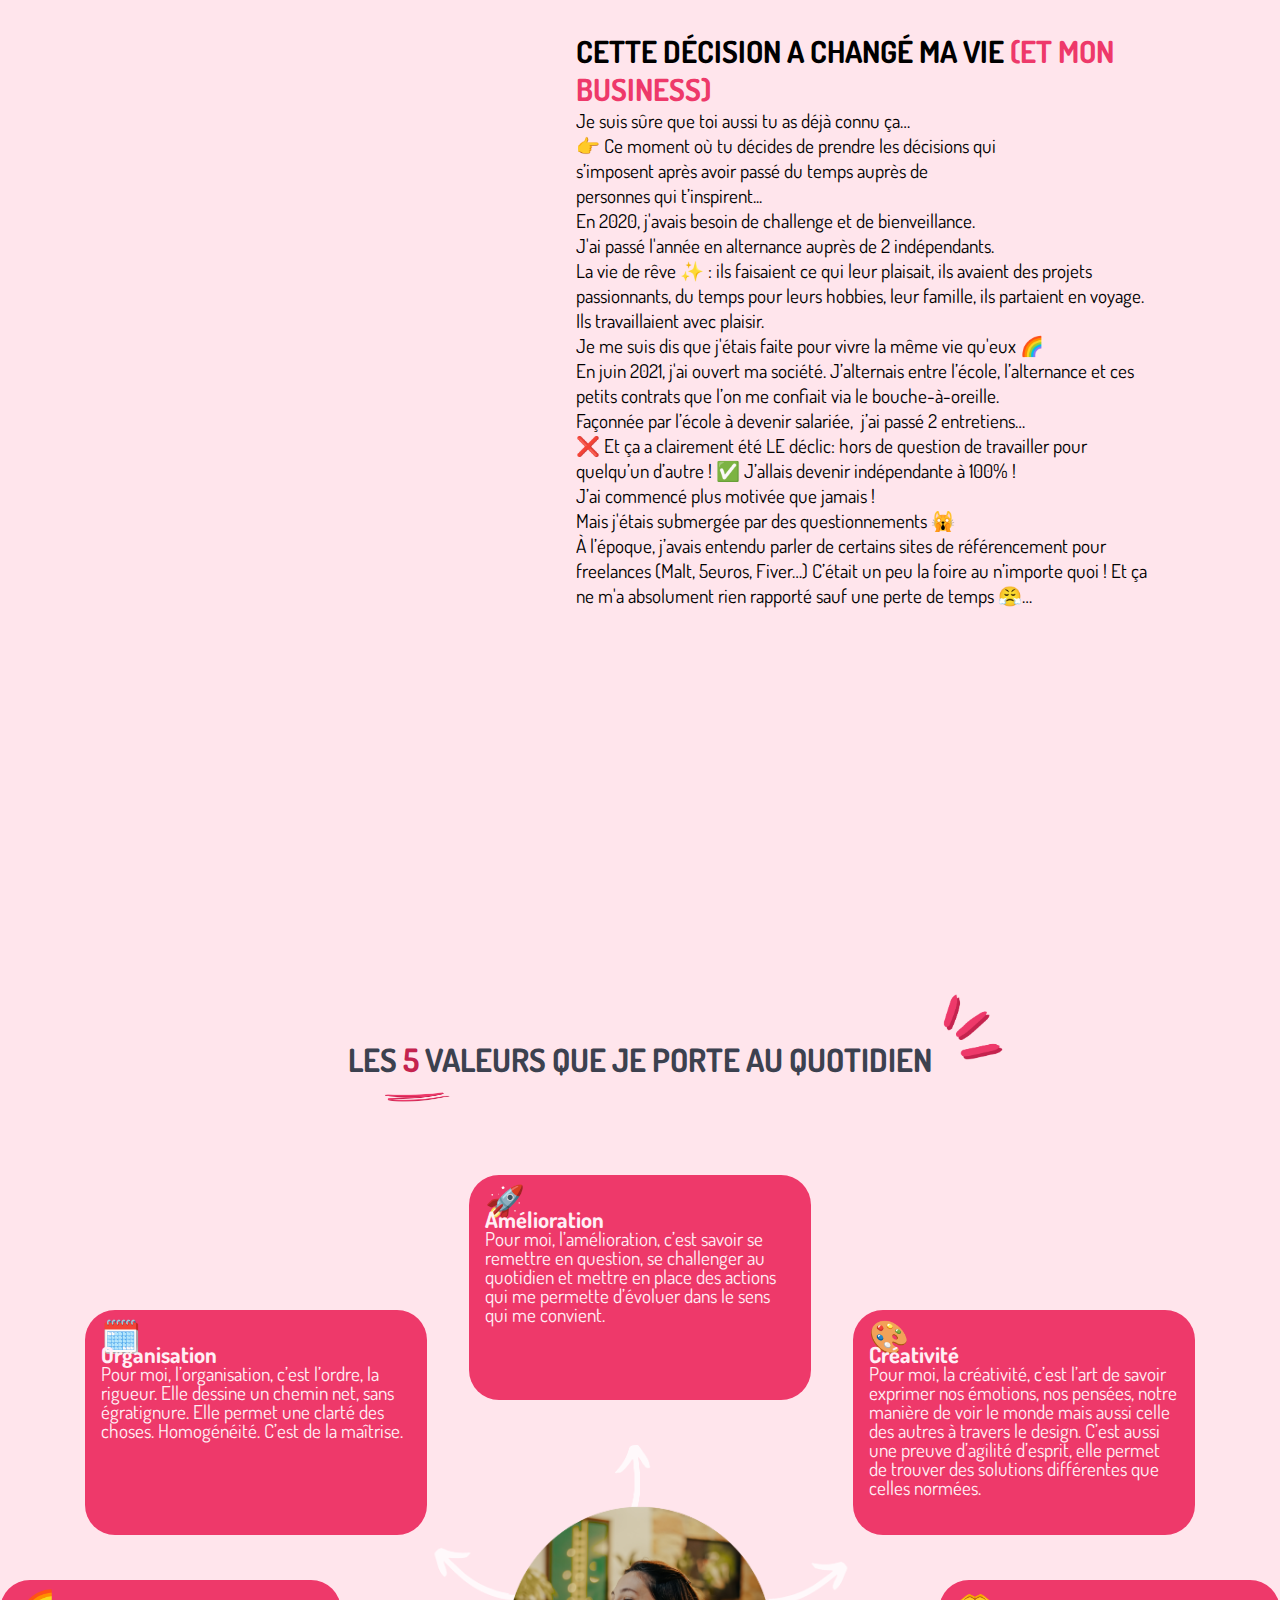
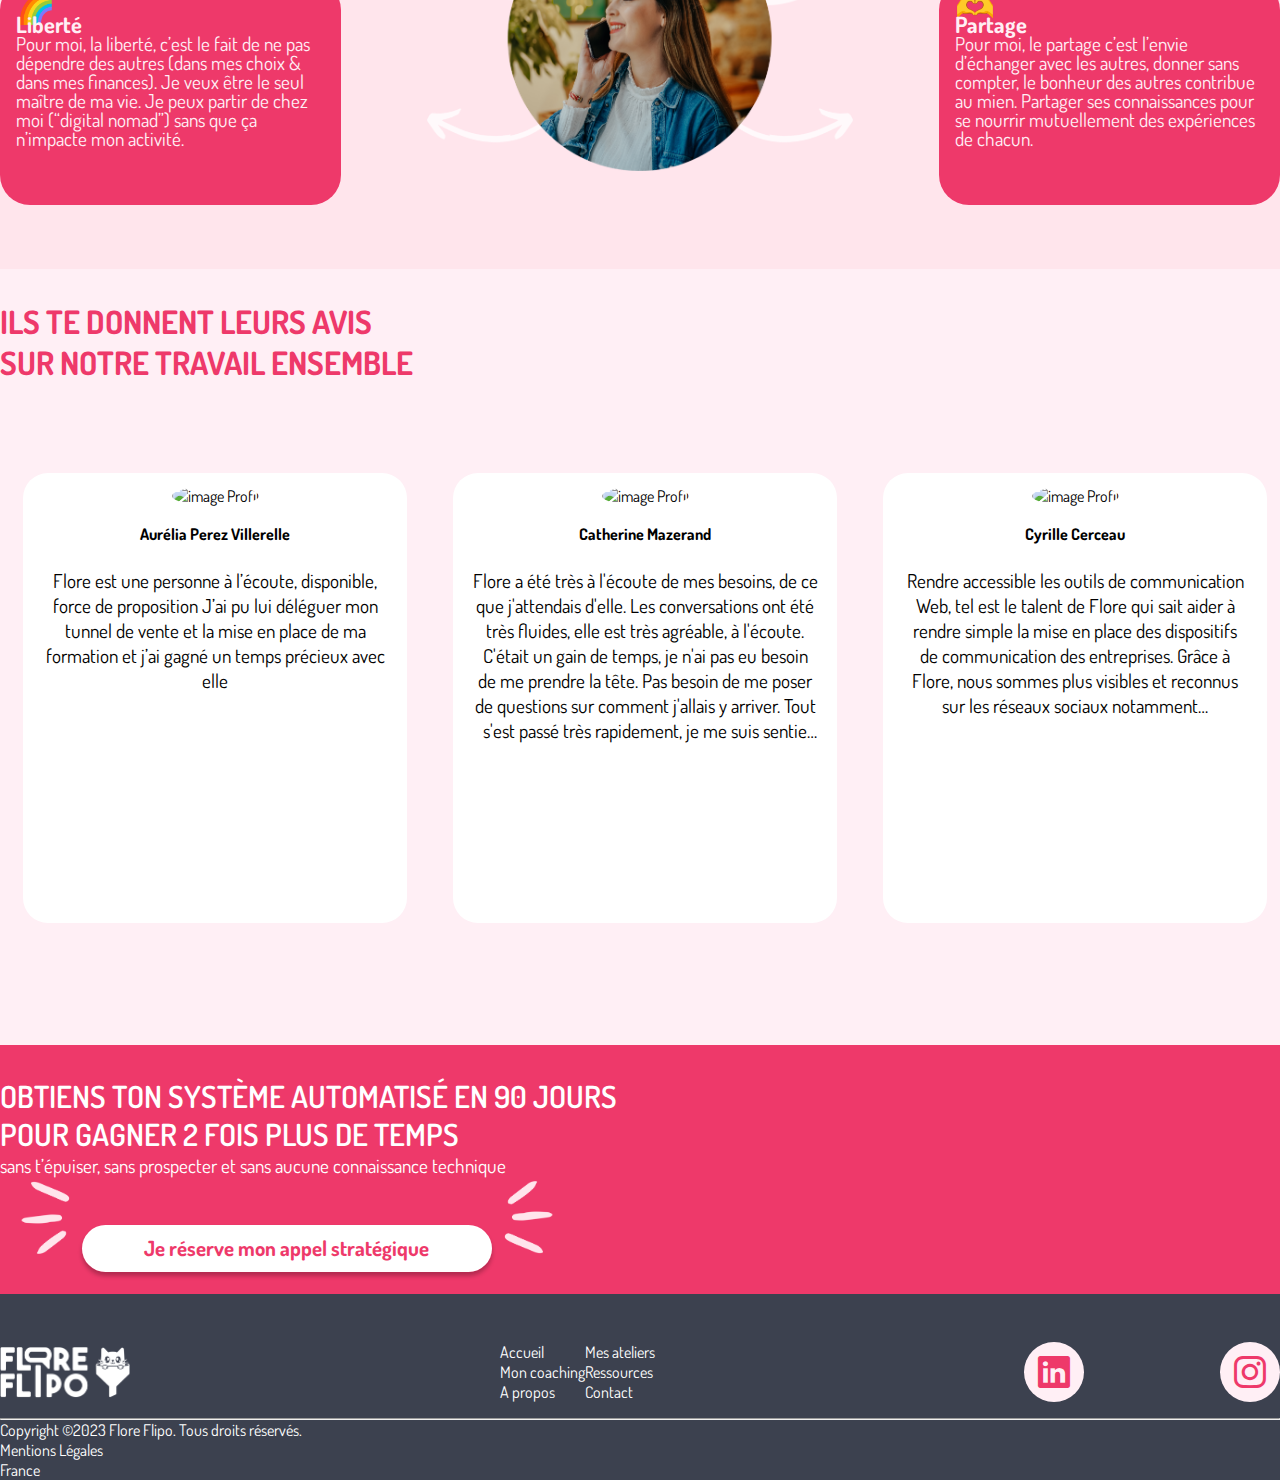
==== commit f7f921f1: "Fin V2 """ ====
--- a/aPropos.html
+++ b/aPropos.html
@@ -52,9 +52,9 @@
     <div class="bordure-top bordure-bot">
       <div class="h-90vh containerHeaderApropos">
         <div class="color-white">
-          <h2>Hello <span class="ms-3" id="iconSalut">👋</span></h2>
-          <h2>Moi, c'est <span class="color-pink4">Flore Flipo</span></h2>
-          <h2>Coach Tunnel de Vente</h2>
+          <h2 class="titreHeaderMonCoaching">Hello <span class="ms-3" id="iconSalut">👋</span></h2>
+          <h2 class="titreHeaderMonCoaching">Moi, c'est <span class="color-pink4">Flore Flipo</span></h2>
+          <h2 class="titreHeaderMonCoaching">Coach Tunnel de Vente</h2>
           <div class="center-phone mt-5">
             <a href="" class="btn bouton-rose">Je prends contact avec toi</a>
           </div>
@@ -177,7 +177,7 @@
                   <div class="d-flex align-items-start justify-content-between gap-3">
                     <p class="icon">🌈</p>
                     <div class="d-flex flex-column">
-                      <h4>Liberté</h4>
+                      <h4 class="titre-bold">Liberté</h4>
                       <p>Pour moi, la liberté, c’est le fait de ne pas dépendre des autres (dans mes choix & dans mes finances). Je veux être le seul maître de ma vie. Je peux partir de chez moi (“digital nomad”) sans que ça n’impacte mon activité.</p>
                     </div>
                   </div>
@@ -187,7 +187,7 @@
                   <div class="d-flex align-items-start justify-content-between gap-3">
                     <p class="icon">🗓️</p>
                     <div class="d-flex flex-column">
-                      <h4>Organisation</h4>
+                      <h4 class="titre-bold">Organisation</h4>
                       <p>Pour moi, l’organisation, c’est l’ordre, la rigueur. Elle dessine un chemin net, sans égratignure. Elle permet une clarté des choses. Homogénéité. C’est de la maîtrise.</p>
                     </div>
                   </div>
@@ -197,7 +197,7 @@
                   <div class="d-flex align-items-start justify-content-between gap-3">
                     <p class="icon">🚀</p>
                     <div class="d-flex flex-column">
-                      <h4>Amélioration</h4>
+                      <h4 class="titre-bold">Amélioration</h4>
                       <p>Pour moi, l’amélioration, c’est savoir se remettre en question, se challenger au quotidien et mettre en place des actions qui me permette d’évoluer dans le sens qui me convient.</p>
                     </div>
                   </div>
@@ -207,7 +207,7 @@
                   <div class="d-flex align-items-start justify-content-between gap-3">
                     <p class="icon">🎨</p>
                     <div class="d-flex flex-column">
-                      <h4>Créativité</h4>
+                      <h4 class="titre-bold">Créativité</h4>
                       <p>Pour moi, la créativité, c’est l’art de savoir exprimer nos émotions, nos pensées, notre manière de voir le monde mais aussi celle des autres à travers le design. C’est aussi une preuve d’agilité d’esprit, elle permet de trouver des solutions différentes que celles normées.</p>
                     </div>
                   </div>
@@ -217,7 +217,7 @@
                   <div class="d-flex align-items-start justify-content-between gap-3">
                     <p class="icon">🫶</p>
                     <div class="d-flex flex-column">
-                      <h4>Partage</h4>
+                      <h4 class="titre-bold">Partage</h4>
                       <p>Pour moi, le partage c’est l’envie d’échanger avec les autres, donner sans compter, le bonheur des autres contribue au mien. Partager ses connaissances pour se nourrir mutuellement des expériences de chacun.</p>
                     </div>
                   </div>
--- a/CSS/base.css
+++ b/CSS/base.css
@@ -19,7 +19,7 @@
     --white: #fff;
     --grey: #3C414F;
 
-    --pink1: #FFF9FB;
+    --pink1: #FFEFF5;
     --pink2: #FFE5EC;
     --pink3: #FFD2DE;
     --pink4: #ee396a;
@@ -140,7 +140,7 @@
 }
 
 .titre-bold {font-weight: bold}
-.titre-semibold {font-weight: bolder}
+.titre-semibold {font-weight: 600}
 .texte-regular {font-weight: normal}
 
 .texte-surligner {
@@ -194,13 +194,13 @@
     padding: .5em 3em;
     color: var(--pink4);
     border-radius: 25rem;
-    background-color: var(--pink2);
+    background-color: var(--white);
     box-shadow: 0 4px 4px 0 rgba(0, 0, 0, 0.25);
 }
 .bouton-blanc-appel-strategique:hover {
-    color: var(--pink4);
+    color: var(--white);
     border-radius: 25rem;
-    background-color: var(--white);
+    background-color: var(--pink5);
     box-shadow: 0 4px 4px 0 rgba(0, 0, 0, 0.25);
 }
 /**/
@@ -216,7 +216,7 @@
 .bouton-rose:hover {
     color: var(--pink1);
     border-radius: 25rem;
-    background-color: var(--pink4);
+    background-color: var(--pink5);
     box-shadow: 0 4px 4px 0 rgba(0, 0, 0, 0.25);
 }
 /**/
@@ -228,8 +228,8 @@
     transition: 0.5s;
 }
 .btn-essayerLogiciel:hover {
-    color: var(--pink4);
-    border: 1px solid var(--pink4);
+    color: var(--pink1);
+    background-color: var(--pink5);
 }
 /**/
 /* BOUTON 4 */
@@ -240,9 +240,9 @@
     background-color: var(--white);
 }
 .btn-carteProgrammeMonCoaching:hover {
-    color: var(--pink4);
+    color: var(--white);
     border: 1px solid var(--white);
-    background-color: var(--white);
+    background-color: var(--pink5);
 }
 /**/
 /*###############################################################################*/
--- a/CSS/apropos.css
+++ b/CSS/apropos.css
@@ -17,37 +17,40 @@
     position: absolute;
     animation: emojiSalut 1s infinite;
 }
+.titreHeaderMonCoaching {
+    font-size: 3em;
+}
 
 
 .containerSection1Apropos {
     width: 100%;
     display: grid;
     /* row / col */
-    grid-template: repeat(6, 1fr) / repeat(20, 1fr);
+    grid-template: repeat(7, 1fr) / repeat(20, 1fr);
 }
 .containerContentSection1Apropos {
     z-index: 5;
     display: flex;
     justify-content: center;
-    grid-row: 1 / 7;
+    grid-row: 1 / 8;
     grid-column: 1 / 21;
 }
 
 .imageDecoSection3Apropos1 {
-    grid-row: 1 / 7;
+    grid-row: 1 / 8;
     grid-column: 16 / 21;
 }
 .imageDecoSection3Apropos2 {
     grid-row: 1 / 15;
     grid-column: 1 / 6;
-    margin-left: -230px;
+    margin-left: -330px;
 }
 .imageDecoSection3AproposCercle {
     z-index: 0;
-    height: 500px;
+    height: 636px;
 }
 .containerPillules {
-    gap: 4em;
+    gap: 3em;
     display: flex;
     align-items: center;
     flex-direction: column;
@@ -60,11 +63,11 @@
     justify-content: space-between;
 }
 .pilules {
-    padding: .7em;
+    padding: 1.5em;
     line-height: 22px;
     color: var(--grey);
-    border-radius: 50px;
-    background-color: var(--pink1);
+    border-radius: 15px;
+    background-color: var(--pink2);
 }
 .pilules1 {margin-left: 5em}
 .pilules3 {margin-left: -5em}
@@ -73,7 +76,7 @@
 
 
 .section2Apropos {
-    background-color: var(--pink1);
+    background-color: var(--pink2);
 }
 .containerSection2Apropos {
     display: flex;
@@ -81,6 +84,7 @@
     justify-content: space-between;
 }
 .containerTexteTitreSection2Apropos {
+    padding: 4em;
     width: 50%;
 }
 .imgageSection2Apropos {
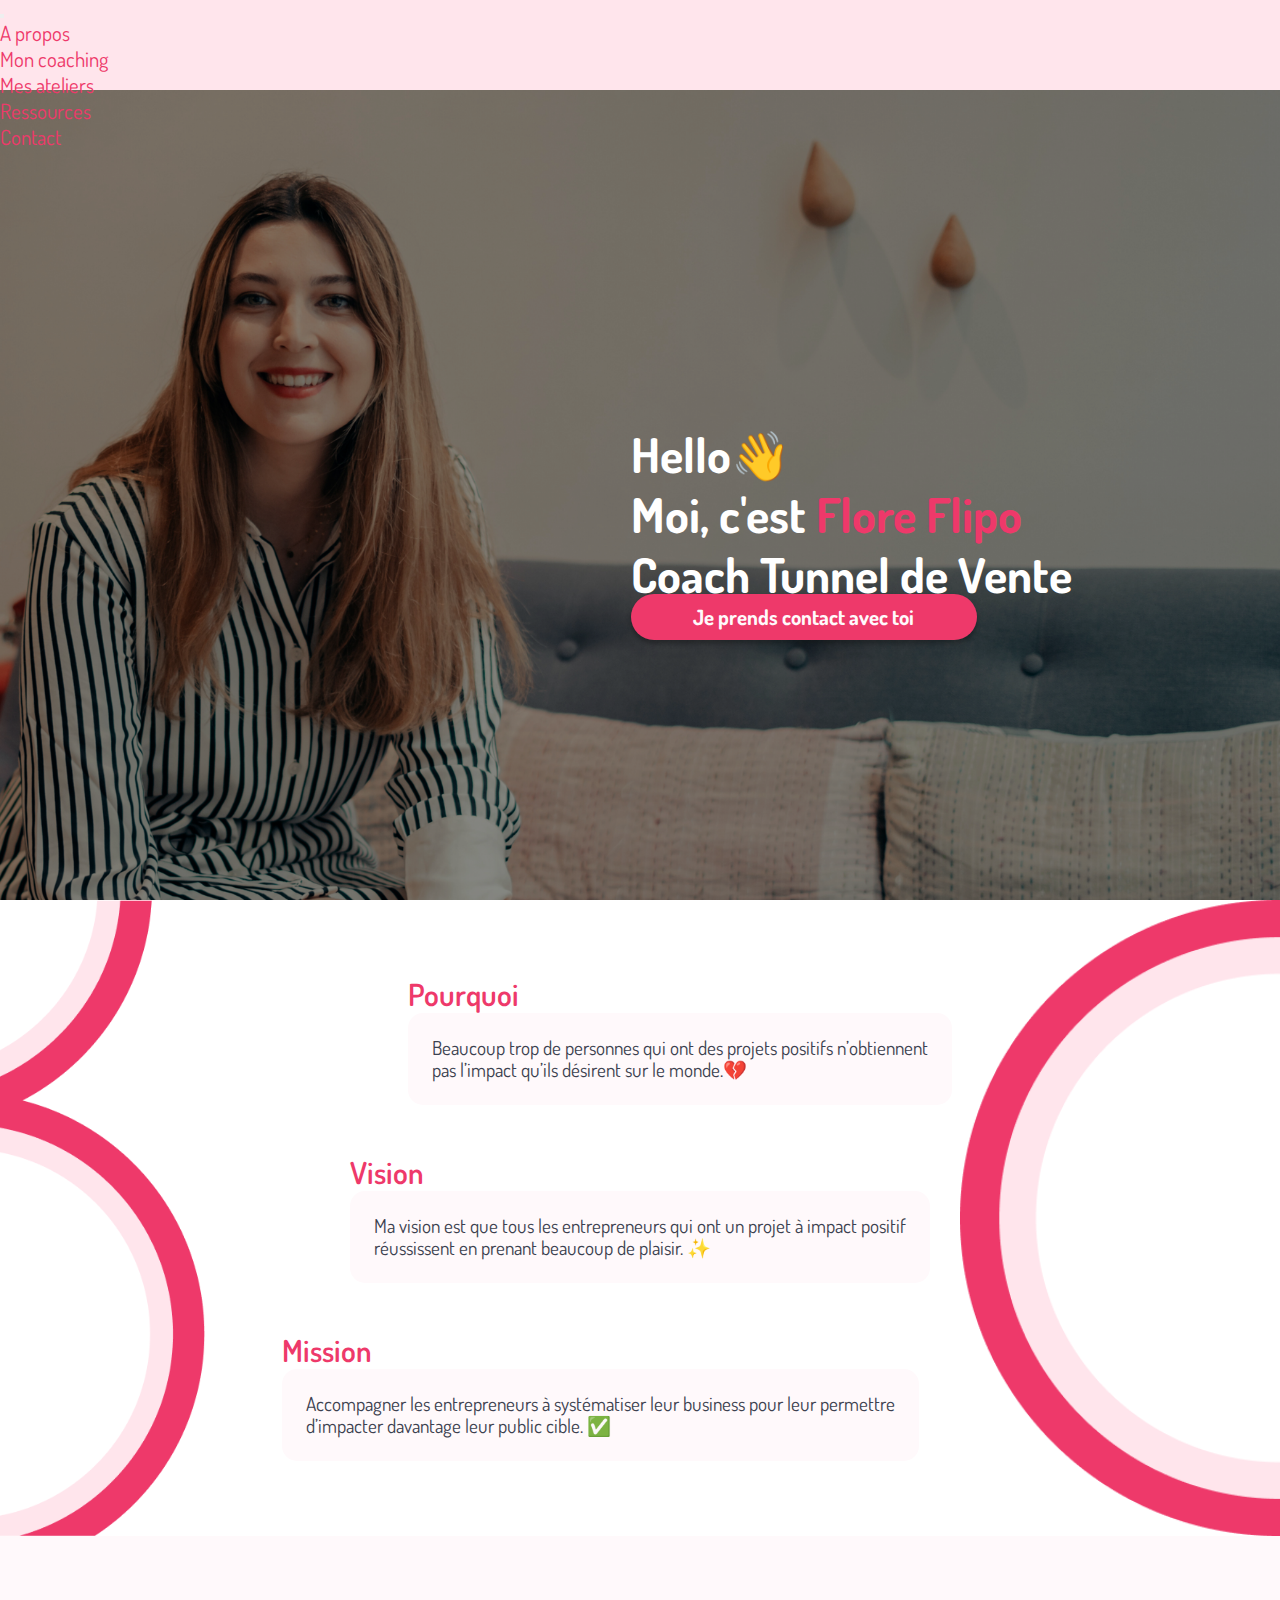
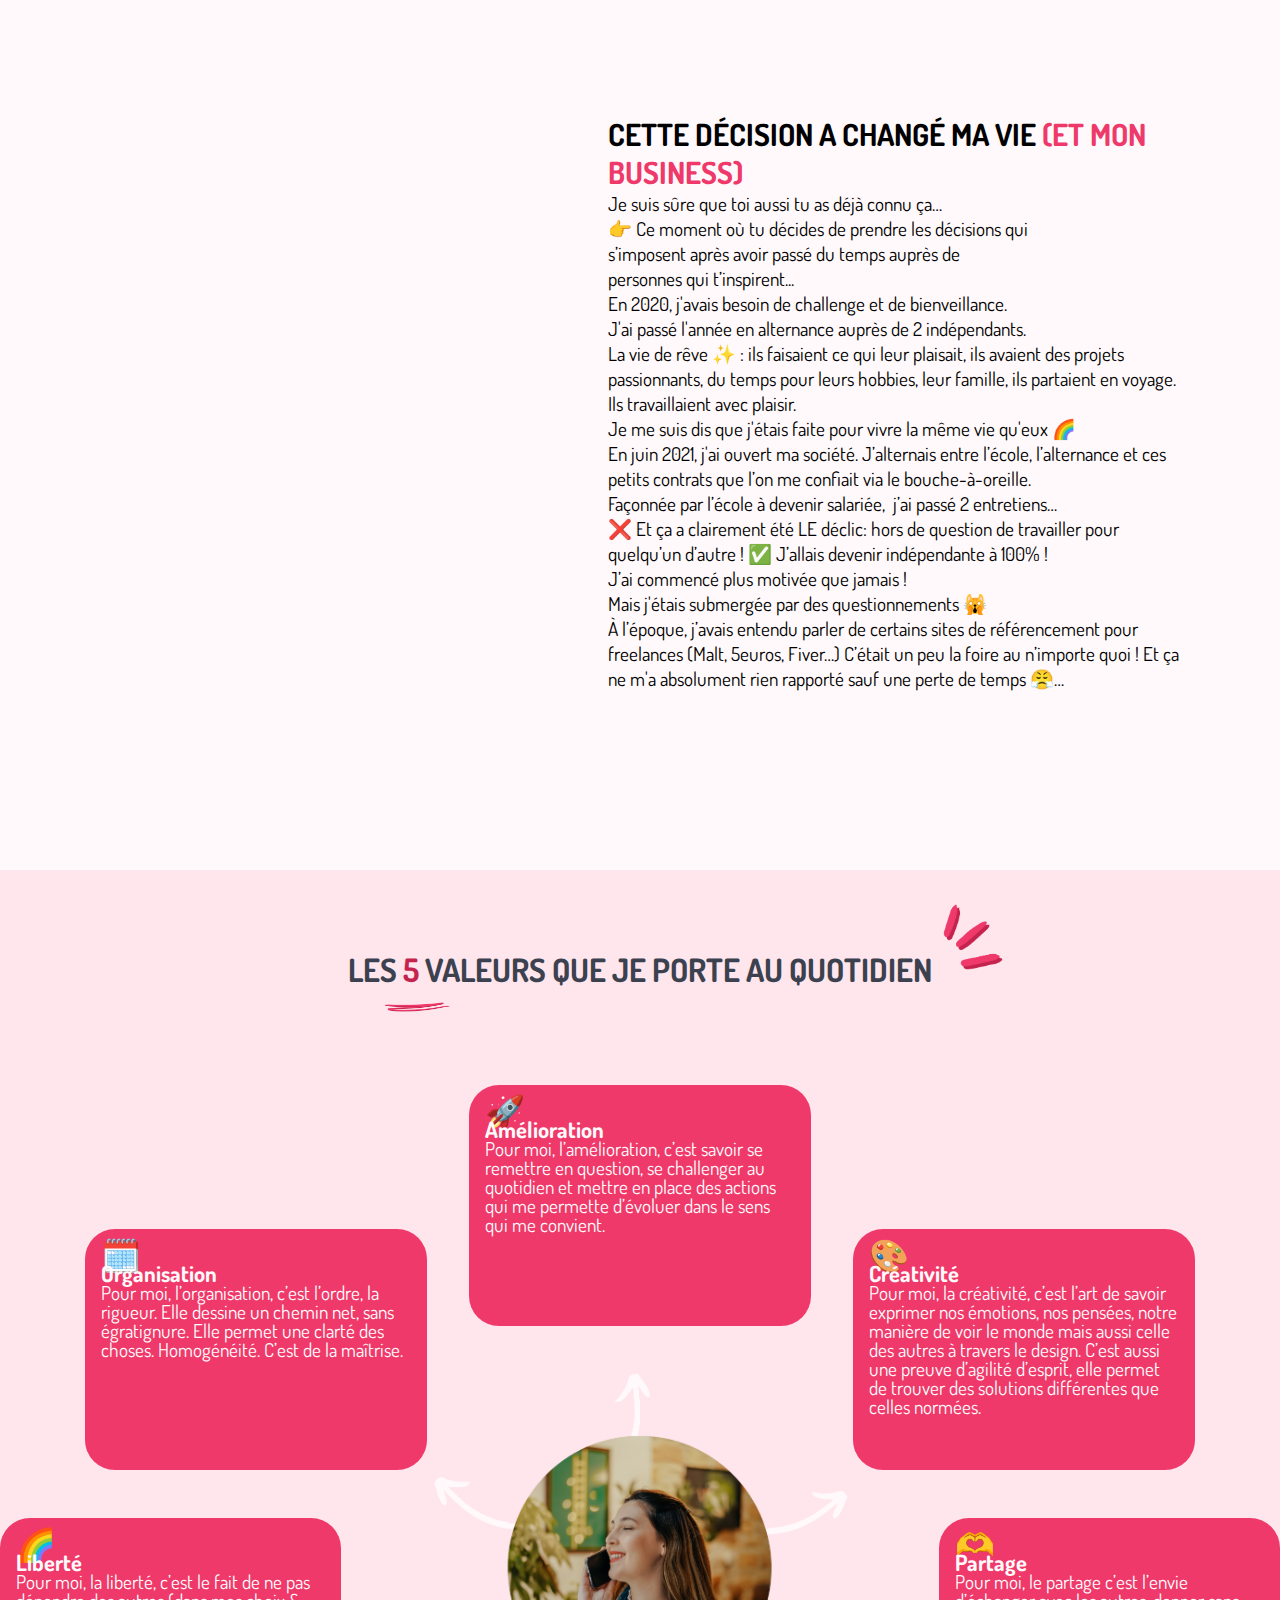
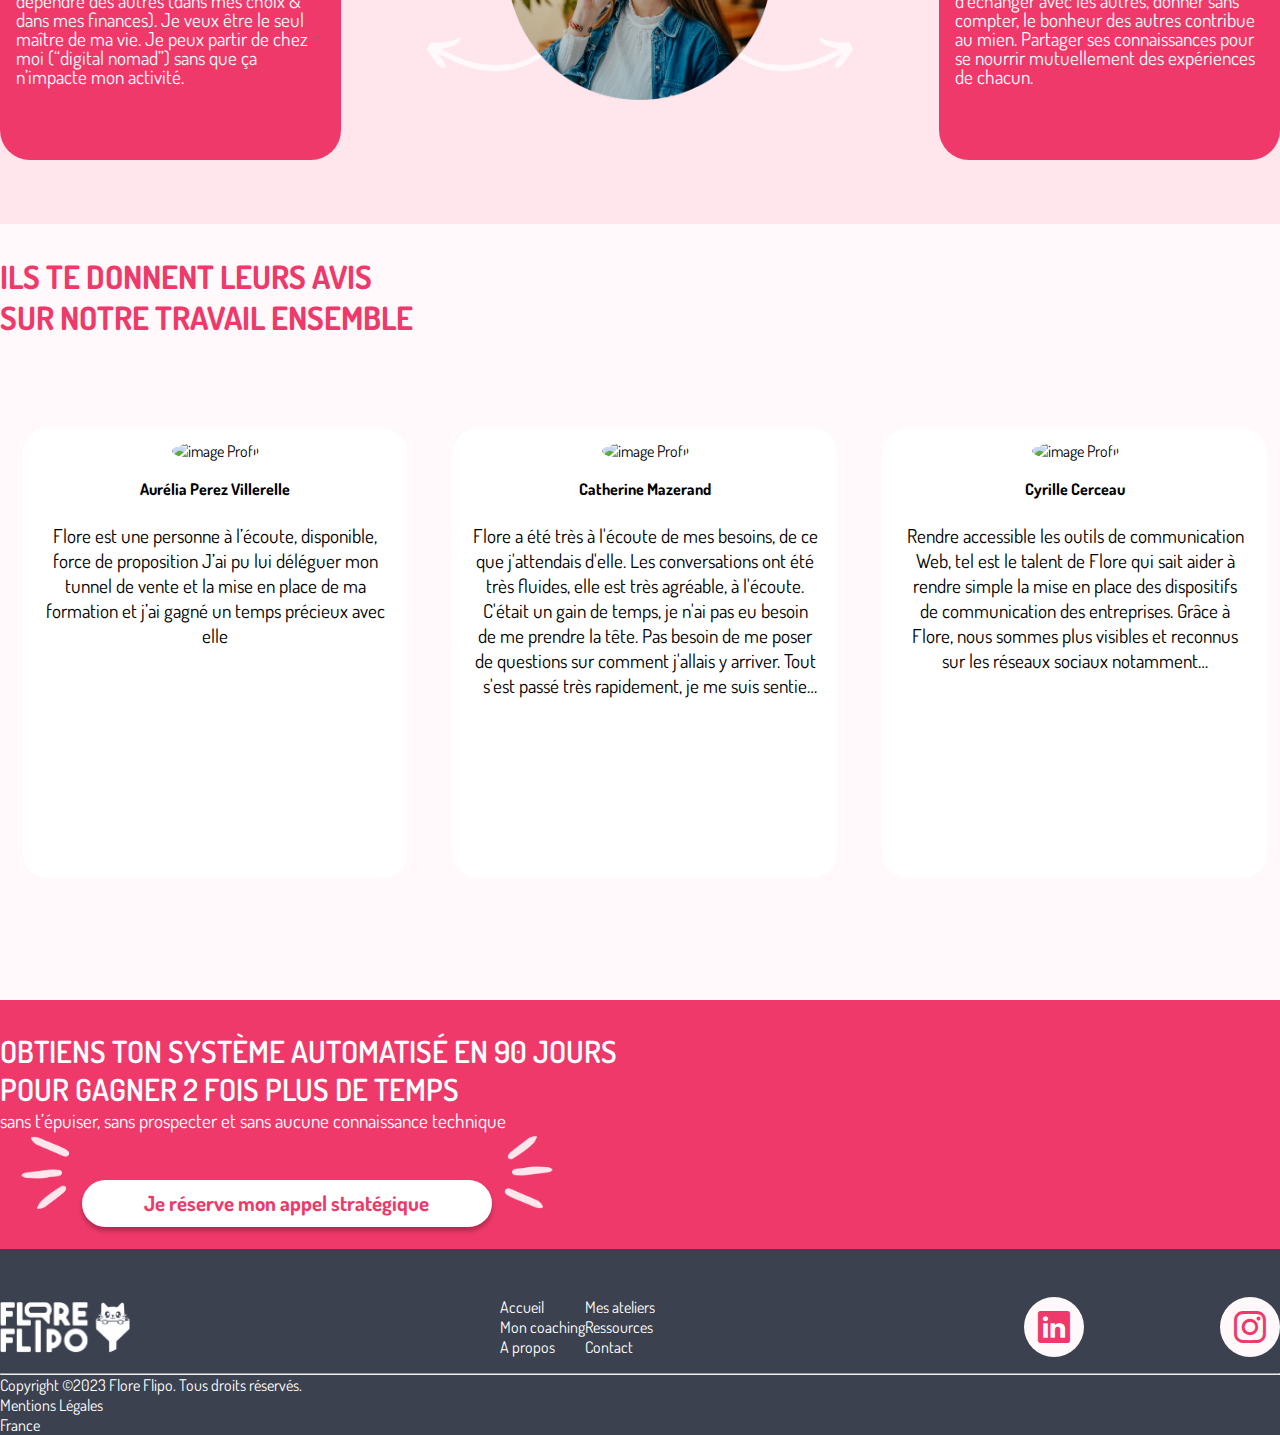
==== commit 00f3229d: "Fin V3" ====
--- a/aPropos.html
+++ b/aPropos.html
@@ -52,9 +52,9 @@
     <div class="bordure-top bordure-bot">
       <div class="h-90vh containerHeaderApropos">
         <div class="color-white">
-          <h2 class="titreHeaderMonCoaching">Hello <span class="ms-3" id="iconSalut">👋</span></h2>
-          <h2 class="titreHeaderMonCoaching">Moi, c'est <span class="color-pink4">Flore Flipo</span></h2>
-          <h2 class="titreHeaderMonCoaching">Coach Tunnel de Vente</h2>
+          <h2 class="titreHeaderApropos">Hello <span class="ms-3" id="iconSalut">👋</span></h2>
+          <h2 class="titreHeaderApropos">Moi, c'est <span class="color-pink4">Flore Flipo</span></h2>
+          <h2 class="titreHeaderApropos">Coach Tunnel de Vente</h2>
           <div class="center-phone mt-5">
             <a href="" class="btn bouton-rose">Je prends contact avec toi</a>
           </div>
@@ -106,7 +106,7 @@
 
       <div class="containerSection2Apropos">
 
-        <img class="imgageSection2Apropos h-100vh no-display-phone" src="images/ressources/33.png" alt="Flore Flipo">
+        <img class="imgageSection2Apropos h-90vh no-display-phone" src="images/ressources/33.png" alt="Flore Flipo">
 
         <div class="containerTexteTitreSection2Apropos">
           <div class="titreSection2Apropos">
@@ -138,10 +138,6 @@
               <p>J'ai suivi son accompagnement.</p>
               <p>2 mois plus tard, je vivais déjà de mon activité. 🚀</p>
               <p>Aujourd'hui, je m'épanouis en accompagnant les entrepreneurs à systématiser l'acquisition et la conversion dans leur business 😍</p>
-
-              <div class="">
-                <a class="btn bouton-rose" href="">Je veux en savoir plus sur ton expérience</a>
-              </div>
             </div>
           </div>
         </div>
@@ -178,7 +174,7 @@
                     <p class="icon">🌈</p>
                     <div class="d-flex flex-column">
                       <h4 class="titre-bold">Liberté</h4>
-                      <p>Pour moi, la liberté, c’est le fait de ne pas dépendre des autres (dans mes choix & dans mes finances). Je veux être le seul maître de ma vie. Je peux partir de chez moi (“digital nomad”) sans que ça n’impacte mon activité.</p>
+                      <p class="m-0 texteCarteValeursSection3Apropos">Pour moi, la liberté, c’est le fait de ne pas dépendre des autres (dans mes choix & dans mes finances). Je veux être le seul maître de ma vie. Je peux partir de chez moi (“digital nomad”) sans que ça n’impacte mon activité.</p>
                     </div>
                   </div>
                 </div>
@@ -188,7 +184,7 @@
                     <p class="icon">🗓️</p>
                     <div class="d-flex flex-column">
                       <h4 class="titre-bold">Organisation</h4>
-                      <p>Pour moi, l’organisation, c’est l’ordre, la rigueur. Elle dessine un chemin net, sans égratignure. Elle permet une clarté des choses. Homogénéité. C’est de la maîtrise.</p>
+                      <p class="m-0 texteCarteValeursSection3Apropos">Pour moi, l’organisation, c’est l’ordre, la rigueur. Elle dessine un chemin net, sans égratignure. Elle permet une clarté des choses. Homogénéité. C’est de la maîtrise.</p>
                     </div>
                   </div>
                 </div>
@@ -198,7 +194,7 @@
                     <p class="icon">🚀</p>
                     <div class="d-flex flex-column">
                       <h4 class="titre-bold">Amélioration</h4>
-                      <p>Pour moi, l’amélioration, c’est savoir se remettre en question, se challenger au quotidien et mettre en place des actions qui me permette d’évoluer dans le sens qui me convient.</p>
+                      <p class="m-0 texteCarteValeursSection3Apropos">Pour moi, l’amélioration, c’est savoir se remettre en question, se challenger au quotidien et mettre en place des actions qui me permette d’évoluer dans le sens qui me convient.</p>
                     </div>
                   </div>
                 </div>
@@ -208,7 +204,7 @@
                     <p class="icon">🎨</p>
                     <div class="d-flex flex-column">
                       <h4 class="titre-bold">Créativité</h4>
-                      <p>Pour moi, la créativité, c’est l’art de savoir exprimer nos émotions, nos pensées, notre manière de voir le monde mais aussi celle des autres à travers le design. C’est aussi une preuve d’agilité d’esprit, elle permet de trouver des solutions différentes que celles normées.</p>
+                      <p class="m-0 texteCarteValeursSection3Apropos">Pour moi, la créativité, c’est l’art de savoir exprimer nos émotions, nos pensées, notre manière de voir le monde mais aussi celle des autres à travers le design. C’est aussi une preuve d’agilité d’esprit, elle permet de trouver des solutions différentes que celles normées.</p>
                     </div>
                   </div>
                 </div>
@@ -218,7 +214,7 @@
                     <p class="icon">🫶</p>
                     <div class="d-flex flex-column">
                       <h4 class="titre-bold">Partage</h4>
-                      <p>Pour moi, le partage c’est l’envie d’échanger avec les autres, donner sans compter, le bonheur des autres contribue au mien. Partager ses connaissances pour se nourrir mutuellement des expériences de chacun.</p>
+                      <p class="m-0 texteCarteValeursSection3Apropos">Pour moi, le partage c’est l’envie d’échanger avec les autres, donner sans compter, le bonheur des autres contribue au mien. Partager ses connaissances pour se nourrir mutuellement des expériences de chacun.</p>
                     </div>
                   </div>
                 </div>
--- a/CSS/base.css
+++ b/CSS/base.css
@@ -19,7 +19,7 @@
     --white: #fff;
     --grey: #3C414F;
 
-    --pink1: #FFEFF5;
+    --pink1: #FFF9FB;
     --pink2: #FFE5EC;
     --pink3: #FFD2DE;
     --pink4: #ee396a;
@@ -38,7 +38,7 @@
 body {
     min-height: 100vh;
     overflow-x: hidden;
-    background-color: var(--pink1);
+    background-color: var(--white);
 }
 /*  #########################################################  */
 
@@ -265,6 +265,7 @@
 .h-10vh {height: 10vh;}
 
 .h-100p {height: 100%;}
+.h-60p {height: 60%;}
 
 .w-100p {width: 100%}
 .w-90p {width: 90%}
@@ -377,7 +378,12 @@
         width: 260px;
     }
     .navbar-toggler {font-size: 4em;}
-    .navbar {height: auto}
+    .navbar {
+        width: 100%;
+        height: auto;
+        z-index: 100;
+        position: fixed;
+    }
 
     .contenueFooter {
         gap: 70px;
--- a/CSS/apropos.css
+++ b/CSS/apropos.css
@@ -17,7 +17,7 @@
     position: absolute;
     animation: emojiSalut 1s infinite;
 }
-.titreHeaderMonCoaching {
+.titreHeaderApropos {
     font-size: 3em;
 }
 
@@ -67,7 +67,7 @@
     line-height: 22px;
     color: var(--grey);
     border-radius: 15px;
-    background-color: var(--pink2);
+    background-color: var(--pink1);
 }
 .pilules1 {margin-left: 5em}
 .pilules3 {margin-left: -5em}
@@ -76,20 +76,20 @@
 
 
 .section2Apropos {
-    background-color: var(--pink2);
+    background-color: var(--pink1);
 }
 .containerSection2Apropos {
     display: flex;
-    align-items: start;
+    align-items: center;
     justify-content: space-between;
 }
 .containerTexteTitreSection2Apropos {
-    padding: 4em;
+    padding: 2em;
     width: 50%;
 }
 .imgageSection2Apropos {
     border-radius: 50%;
-    margin-left: -20em;
+    margin-left: -14em;
     border: 30px solid var(--pink4);
 }
 .texte-life-computer {
@@ -133,7 +133,7 @@
 
 .containerCarteValeurs {
     width: 100%;
-    height: 70vh;
+    height: 75vh;
     display: grid;
     /* row / col */
     grid-template: repeat(14, 1fr) / repeat(30, 2fr);
@@ -170,7 +170,10 @@
     grid-row: 7 / 15;
     grid-column: 11 / 21;
 }
-
+.texteCarteValeursSection3Apropos {
+    height: 160px;
+    overflow-y: scroll;
+}
 
 
 
@@ -193,6 +196,11 @@
     .containerHeaderApropos {
         margin-right: 0;
         justify-content: center;
+    }
+    .titreHeaderApropos {
+        font-size: 4em;
+        font-weight: bold;
+        text-transform: uppercase;
     }
 
     .containerPillules {
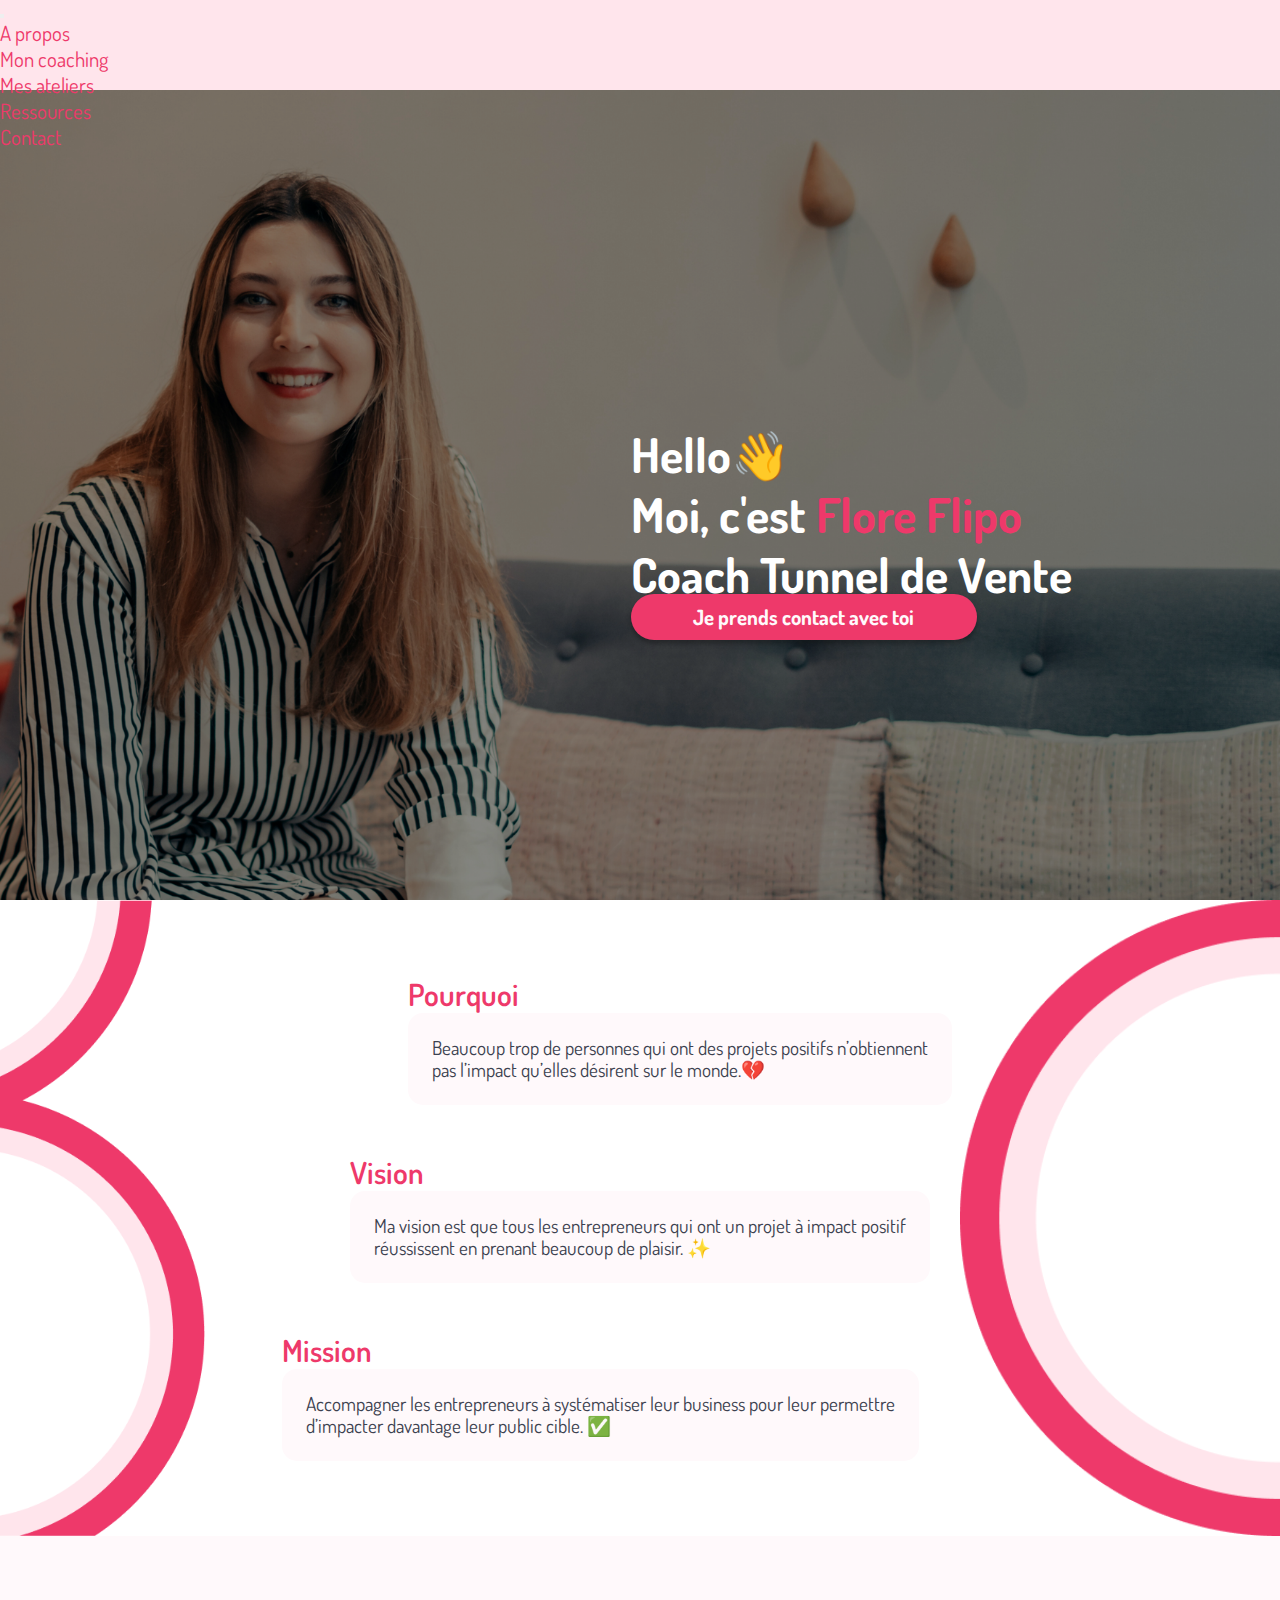
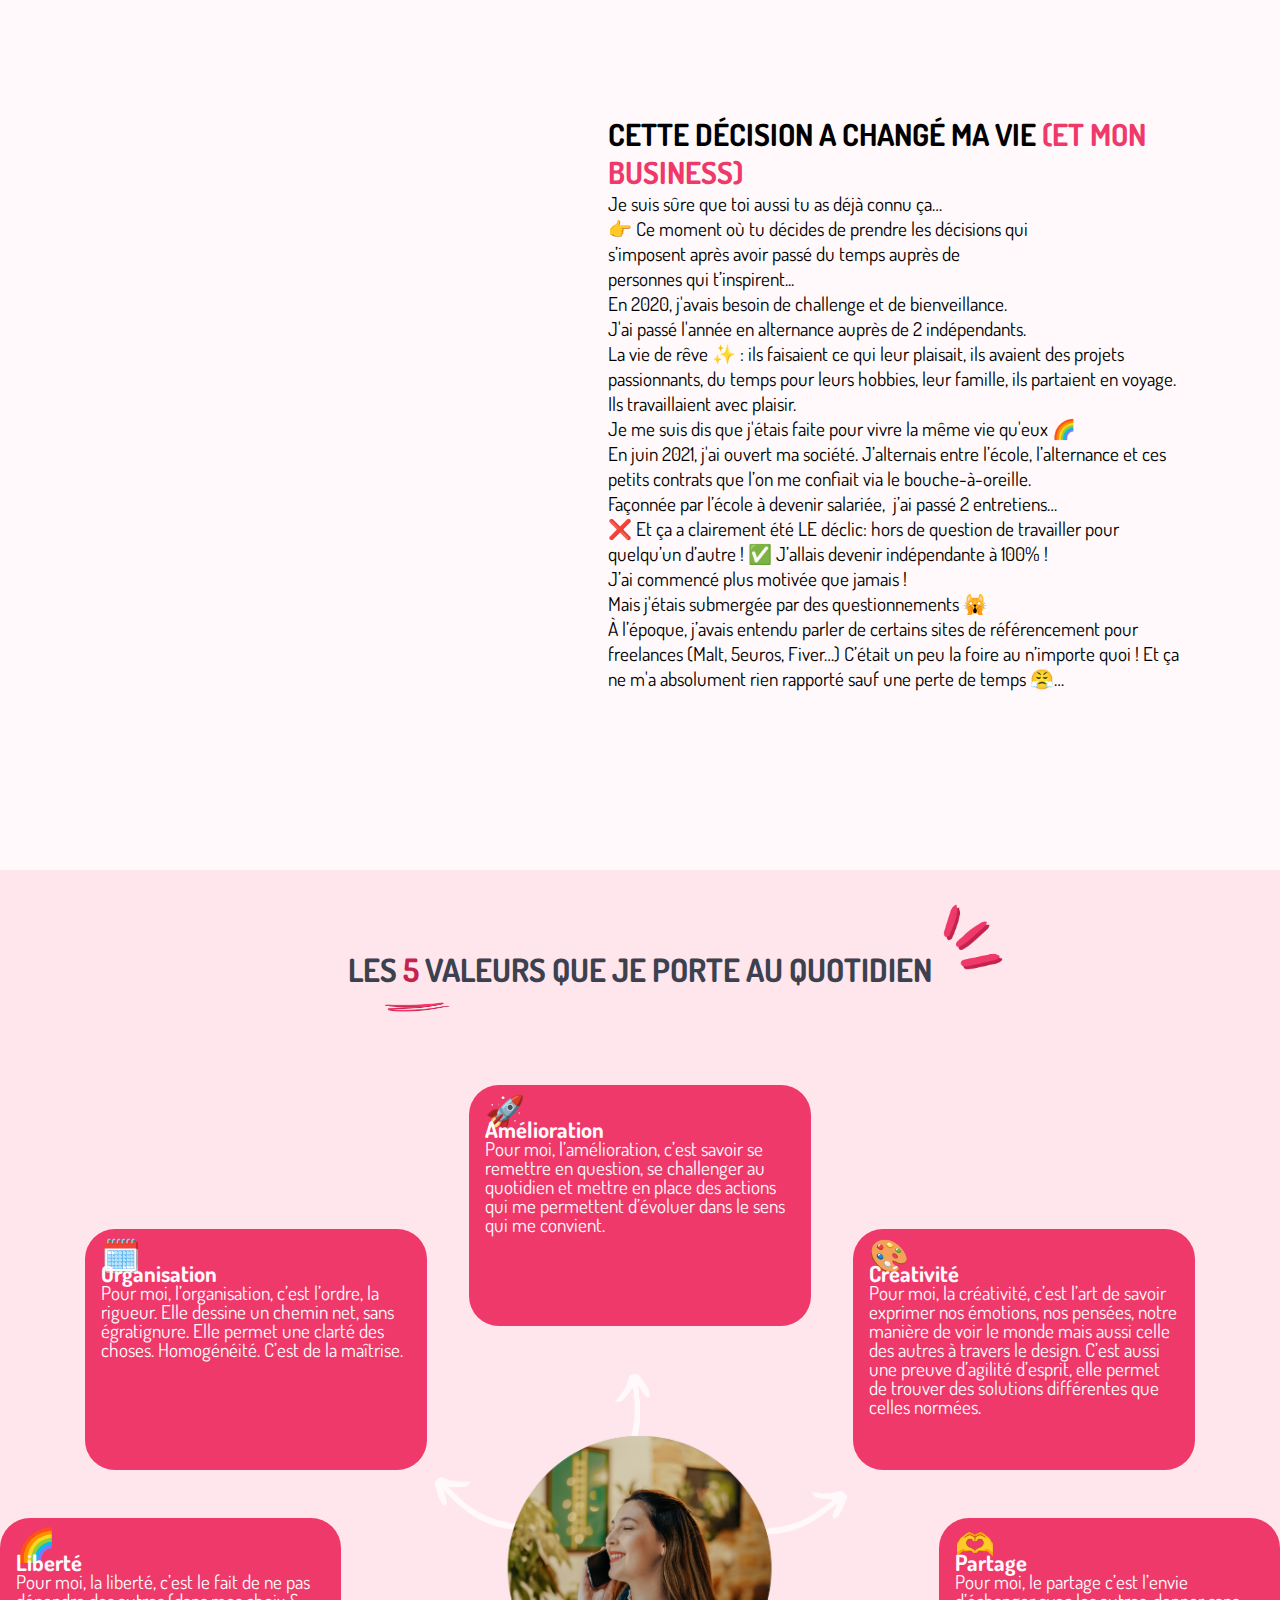
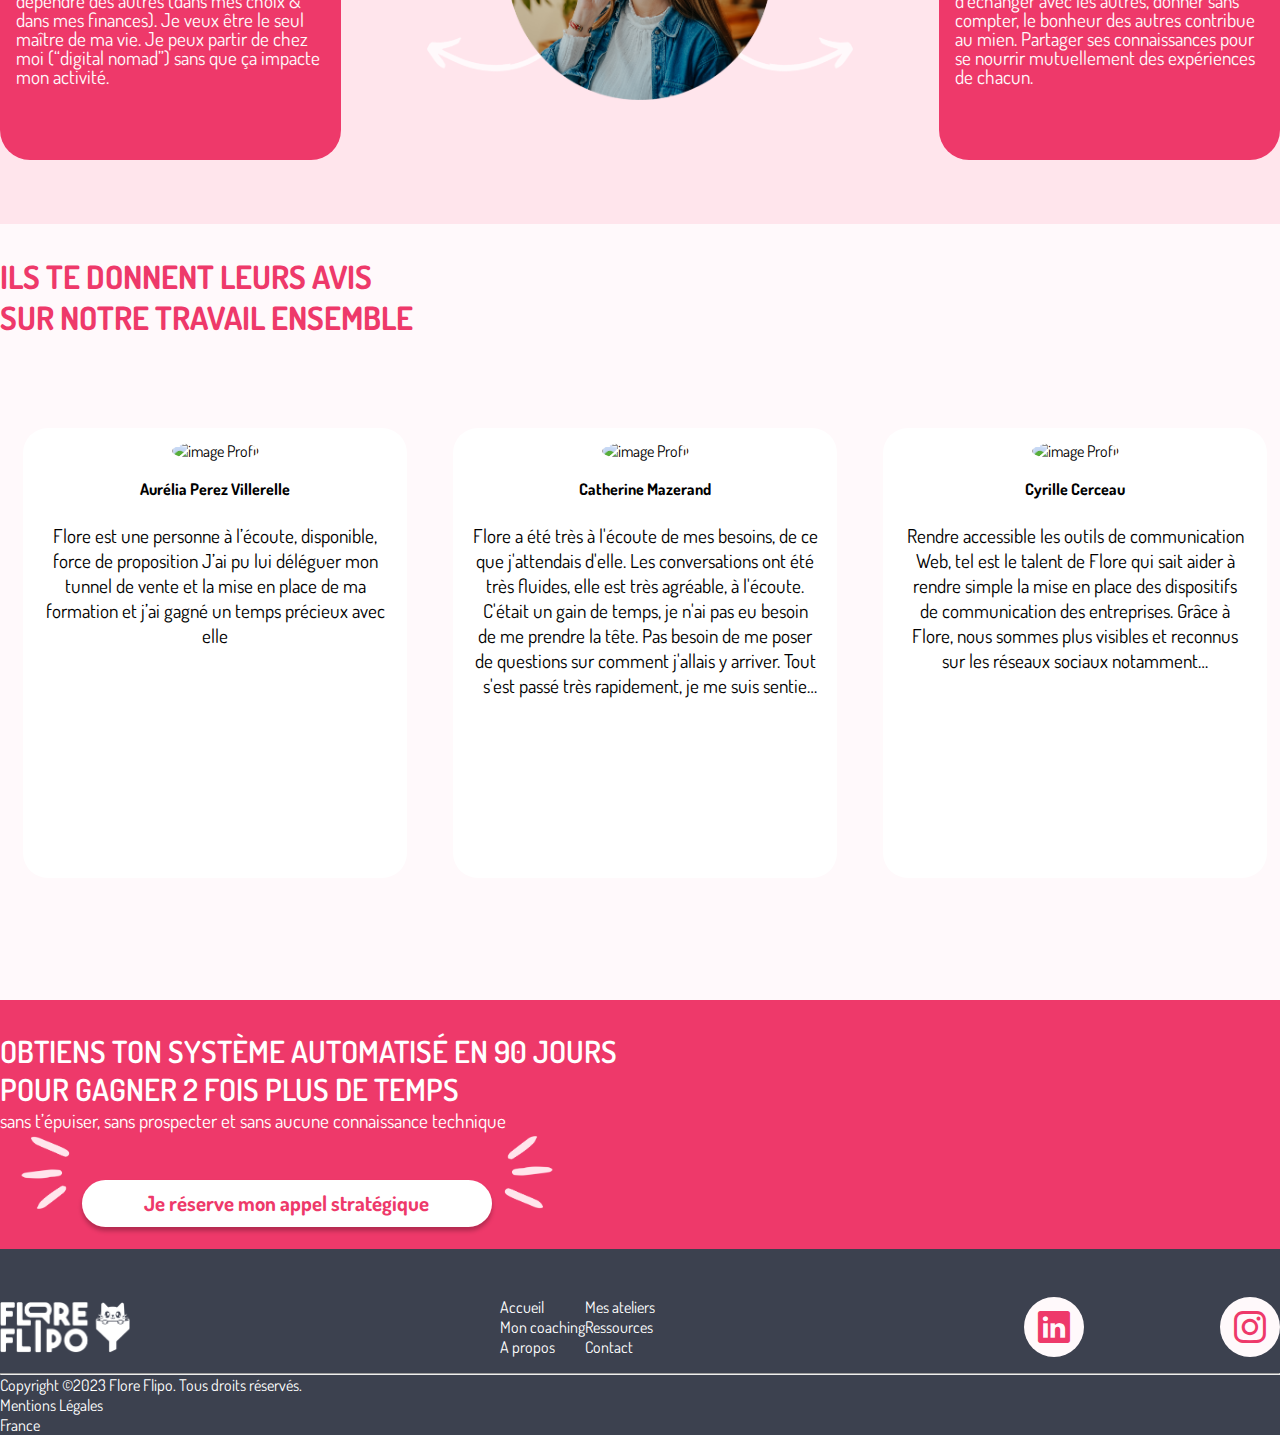
==== commit eed6ade7: "Fin V3 """ ====
--- a/aPropos.html
+++ b/aPropos.html
@@ -73,7 +73,7 @@
             <div class="containerPillule pilules1">
               <h3 class="color-pink4 titre-semibold m-0">Pourquoi</h3>
               <div class="pilules">
-                <p class="m-0">Beaucoup trop de personnes qui ont des projets <br class="no-display-computer">positifs n’obtiennent <br class="no-display-phone">pas l’impact qu’ils désirent sur <br class="no-display-computer">le monde.💔</p>
+                <p class="m-0">Beaucoup trop de personnes qui ont des projets <br class="no-display-computer">positifs n’obtiennent <br class="no-display-phone">pas l’impact qu’elles désirent sur <br class="no-display-computer">le monde.💔</p>
               </div>
             </div>
 
@@ -174,7 +174,7 @@
                     <p class="icon">🌈</p>
                     <div class="d-flex flex-column">
                       <h4 class="titre-bold">Liberté</h4>
-                      <p class="m-0 texteCarteValeursSection3Apropos">Pour moi, la liberté, c’est le fait de ne pas dépendre des autres (dans mes choix & dans mes finances). Je veux être le seul maître de ma vie. Je peux partir de chez moi (“digital nomad”) sans que ça n’impacte mon activité.</p>
+                      <p class="m-0 texteCarteValeursSection3Apropos">Pour moi, la liberté, c’est le fait de ne pas dépendre des autres (dans mes choix & dans mes finances). Je veux être le seul maître de ma vie. Je peux partir de chez moi (“digital nomad”) sans que ça impacte mon activité.</p>
                     </div>
                   </div>
                 </div>
@@ -194,7 +194,7 @@
                     <p class="icon">🚀</p>
                     <div class="d-flex flex-column">
                       <h4 class="titre-bold">Amélioration</h4>
-                      <p class="m-0 texteCarteValeursSection3Apropos">Pour moi, l’amélioration, c’est savoir se remettre en question, se challenger au quotidien et mettre en place des actions qui me permette d’évoluer dans le sens qui me convient.</p>
+                      <p class="m-0 texteCarteValeursSection3Apropos">Pour moi, l’amélioration, c’est savoir se remettre en question, se challenger au quotidien et mettre en place des actions qui me permettent d’évoluer dans le sens qui me convient.</p>
                     </div>
                   </div>
                 </div>
@@ -241,19 +241,19 @@
                 <p>Pour moi, le partage c’est l’envie d’échanger avec les autres, donner sans compter, le bonheur des autres contribue au mien. Partager ses connaissances pour se nourrir mutuellement des expériences de chacun.</p>
               </div>
               <div class="">
-                <h3 class="titreSection3AproposBlanc titre-semibold">organisation 🗓️</h3>
+                <h3 class="titreSection3AproposBlanc titre-semibold">Organisation 🗓️</h3>
                 <p>Pour moi, l’organisation, c’est l’ordre, la rigueur. Elle dessine un chemin net, sans égratignure. Elle permet une clarté des choses. Homogénéité. C’est de la maîtrise.</p>
               </div>
               <div class="">
-                <h3 class="titreSection3AproposRose titre-semibold">créativité 🎨</h3>
+                <h3 class="titreSection3AproposRose titre-semibold">Créativité 🎨</h3>
                 <p>Pour moi, la créativité, c’est l’art de savoir exprimer nos émotions, nos pensées, notre manière de voir le monde mais aussi celle des autres à travers le design. C’est aussi une preuve d’agilité d’esprit, elle permet de trouver des solutions différentes que celles normées.</p>
               </div>
               <div class="">
-                <h3 class="titreSection3AproposBlanc titre-semibold">liberté 🌈️</h3>
+                <h3 class="titreSection3AproposBlanc titre-semibold">Liberté 🌈️</h3>
                 <p>Pour moi, la liberté, c’est le fait de ne pas dépendre des autres (dans mes choix & dans mes finances). Je veux être le seul maître de ma vie. Je peux partir de chez moi (“digital nomad”) sans que ça n’impacte mon activité.</p>
               </div>
               <div class="">
-                <h3 class="titreSection3AproposRose titre-semibold">amélioration 🚀</h3>
+                <h3 class="titreSection3AproposRose titre-semibold">Amélioration 🚀</h3>
                 <p>Pour moi, l’amélioration, c’est savoir se remettre en question, se challenger au quotidien et mettre en place des actions qui me permette d’évoluer dans le sens qui me convient.</p>
               </div>
             </div>
--- a/CSS/base.css
+++ b/CSS/base.css
@@ -274,6 +274,7 @@
 .w-60p {width: 60%}
 .w-50p {width: 50%}
 .w-40p {width: 40%}
+.w-20p {width: 20%}
 
 /* Section Appel Stratégique */
 .sectionAppelStrategique {
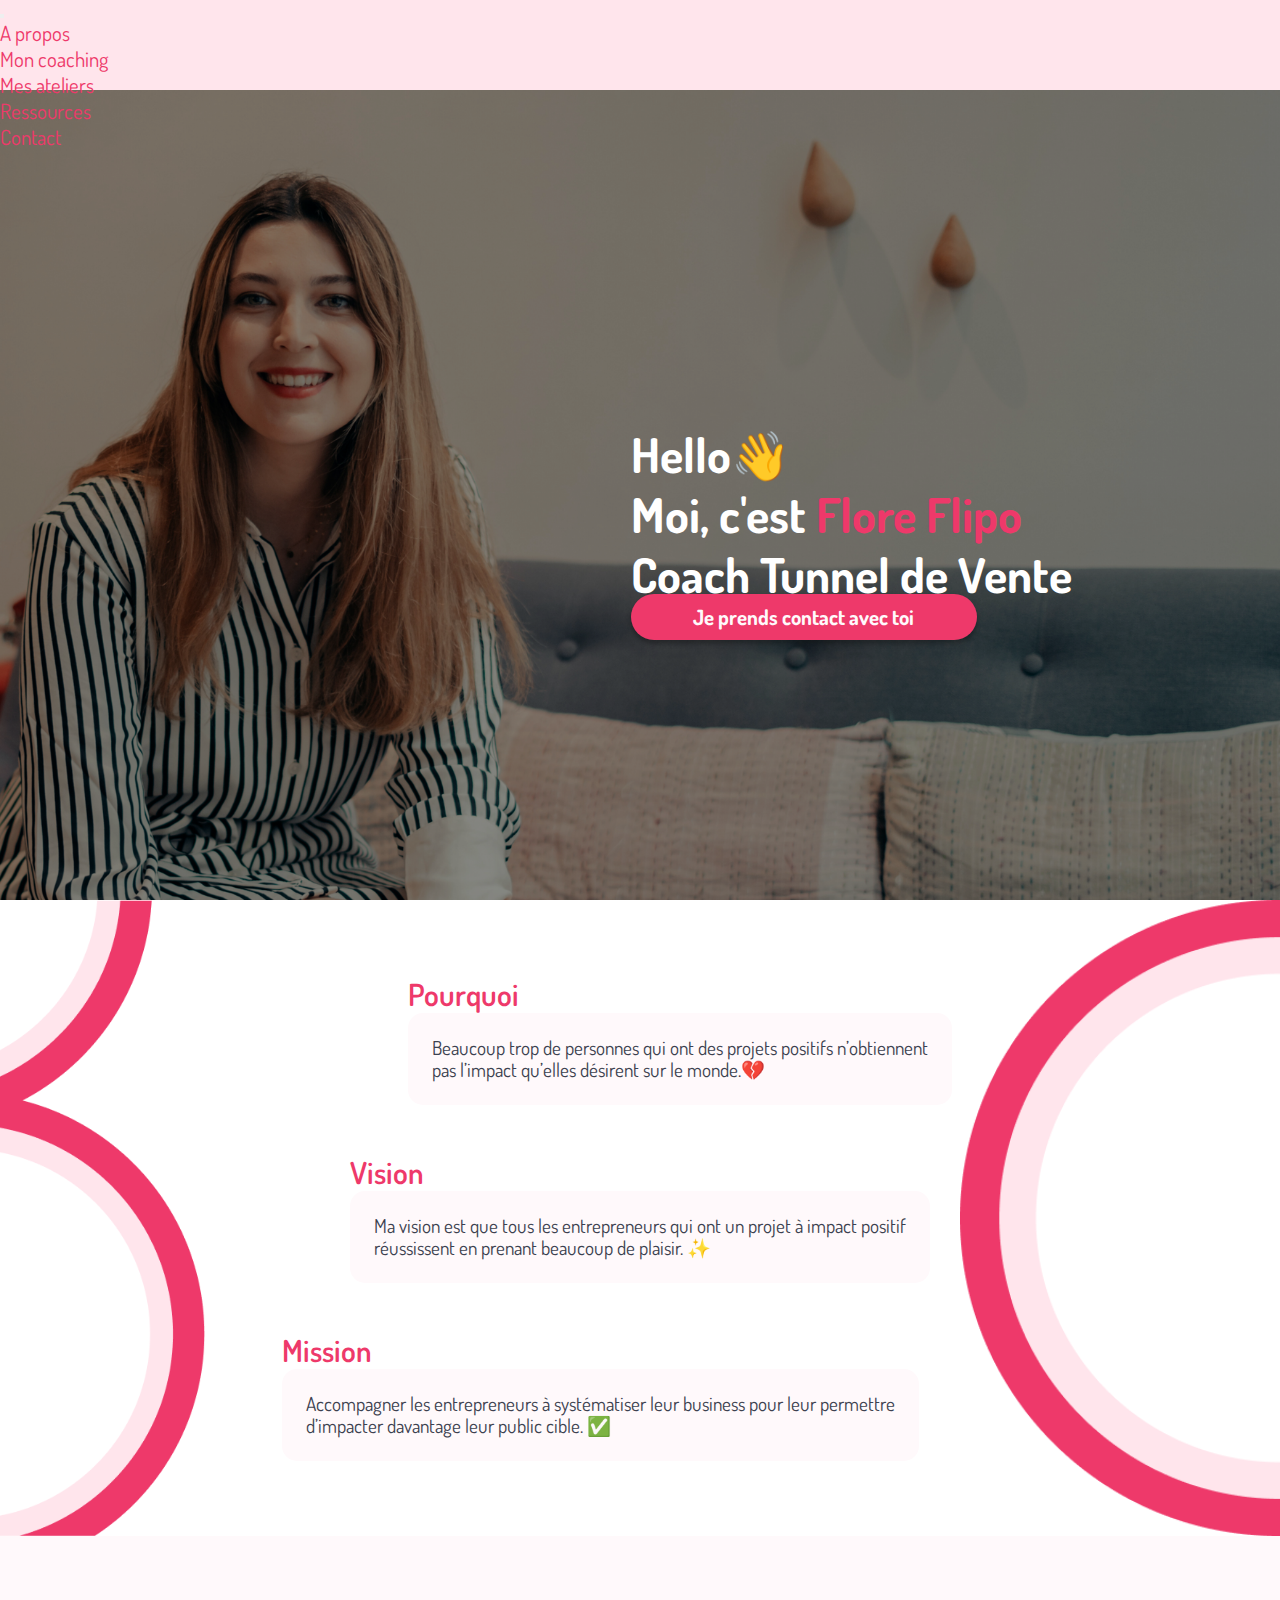
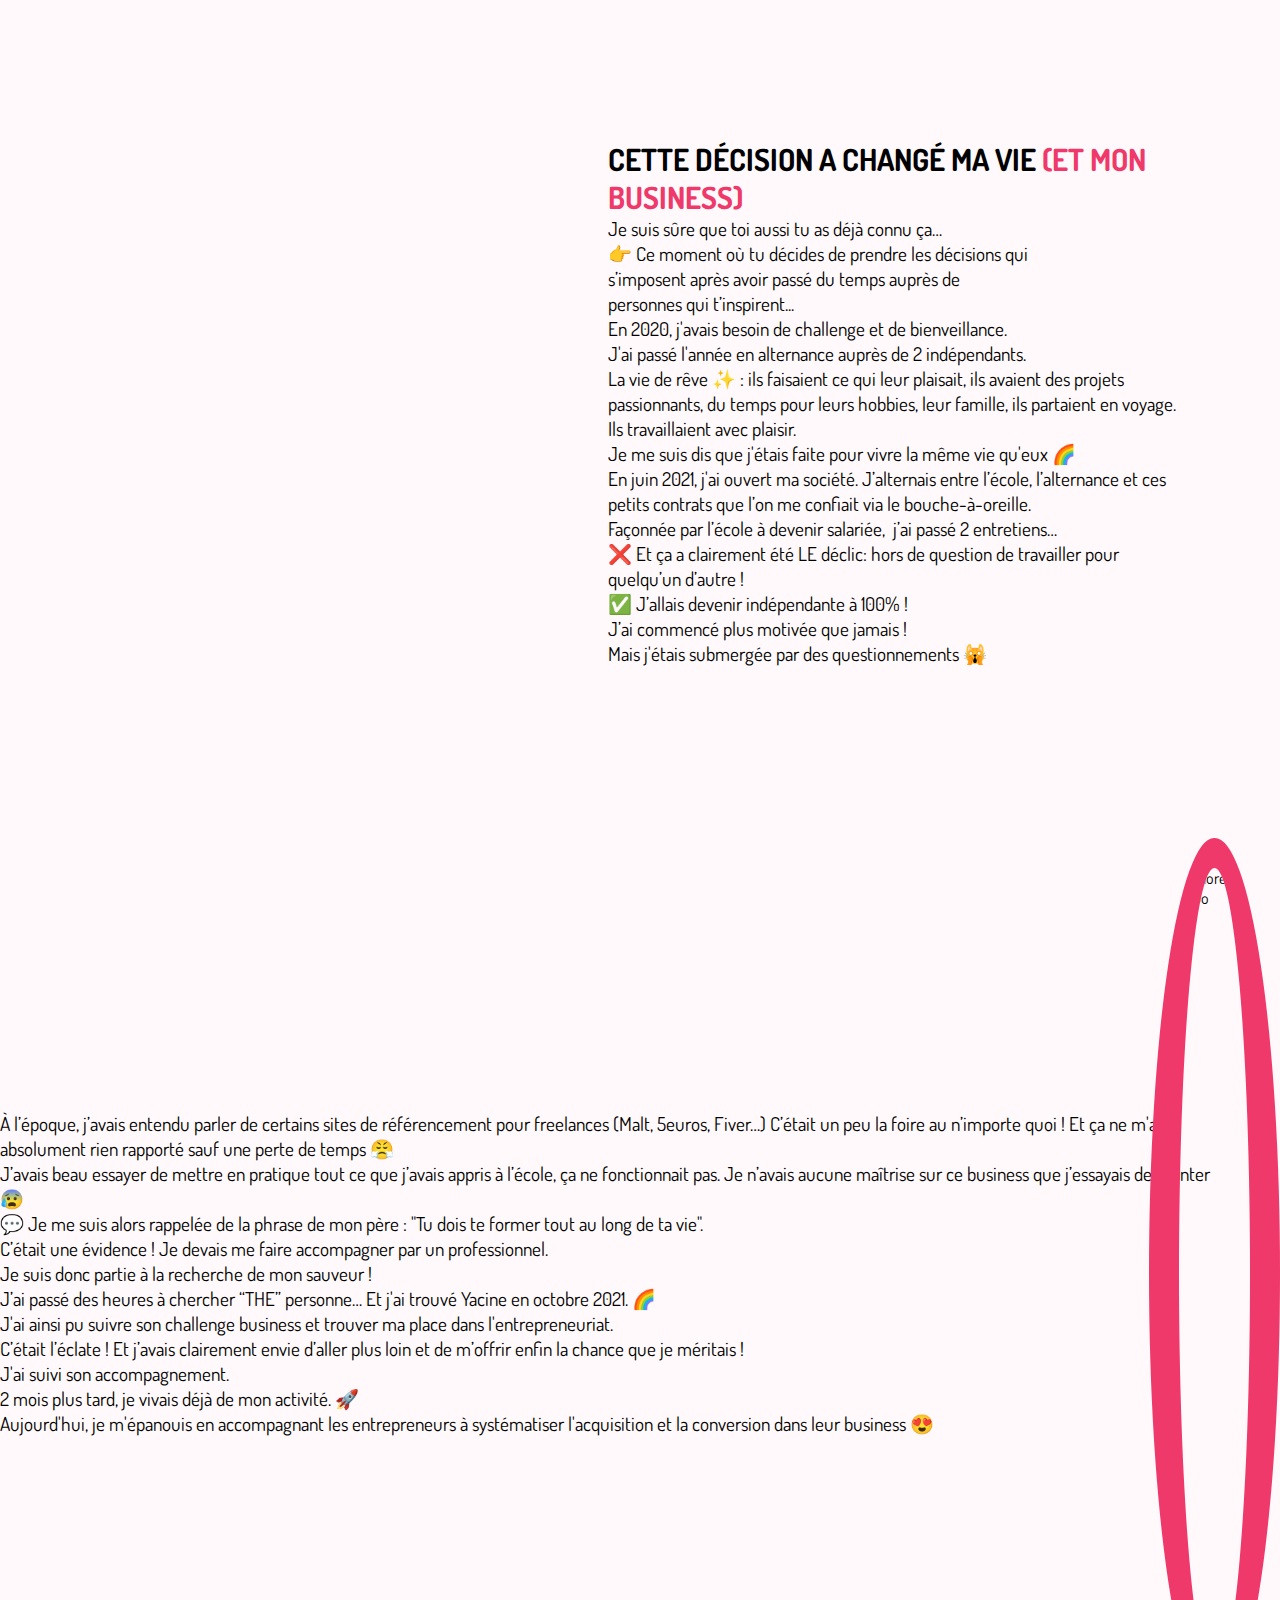
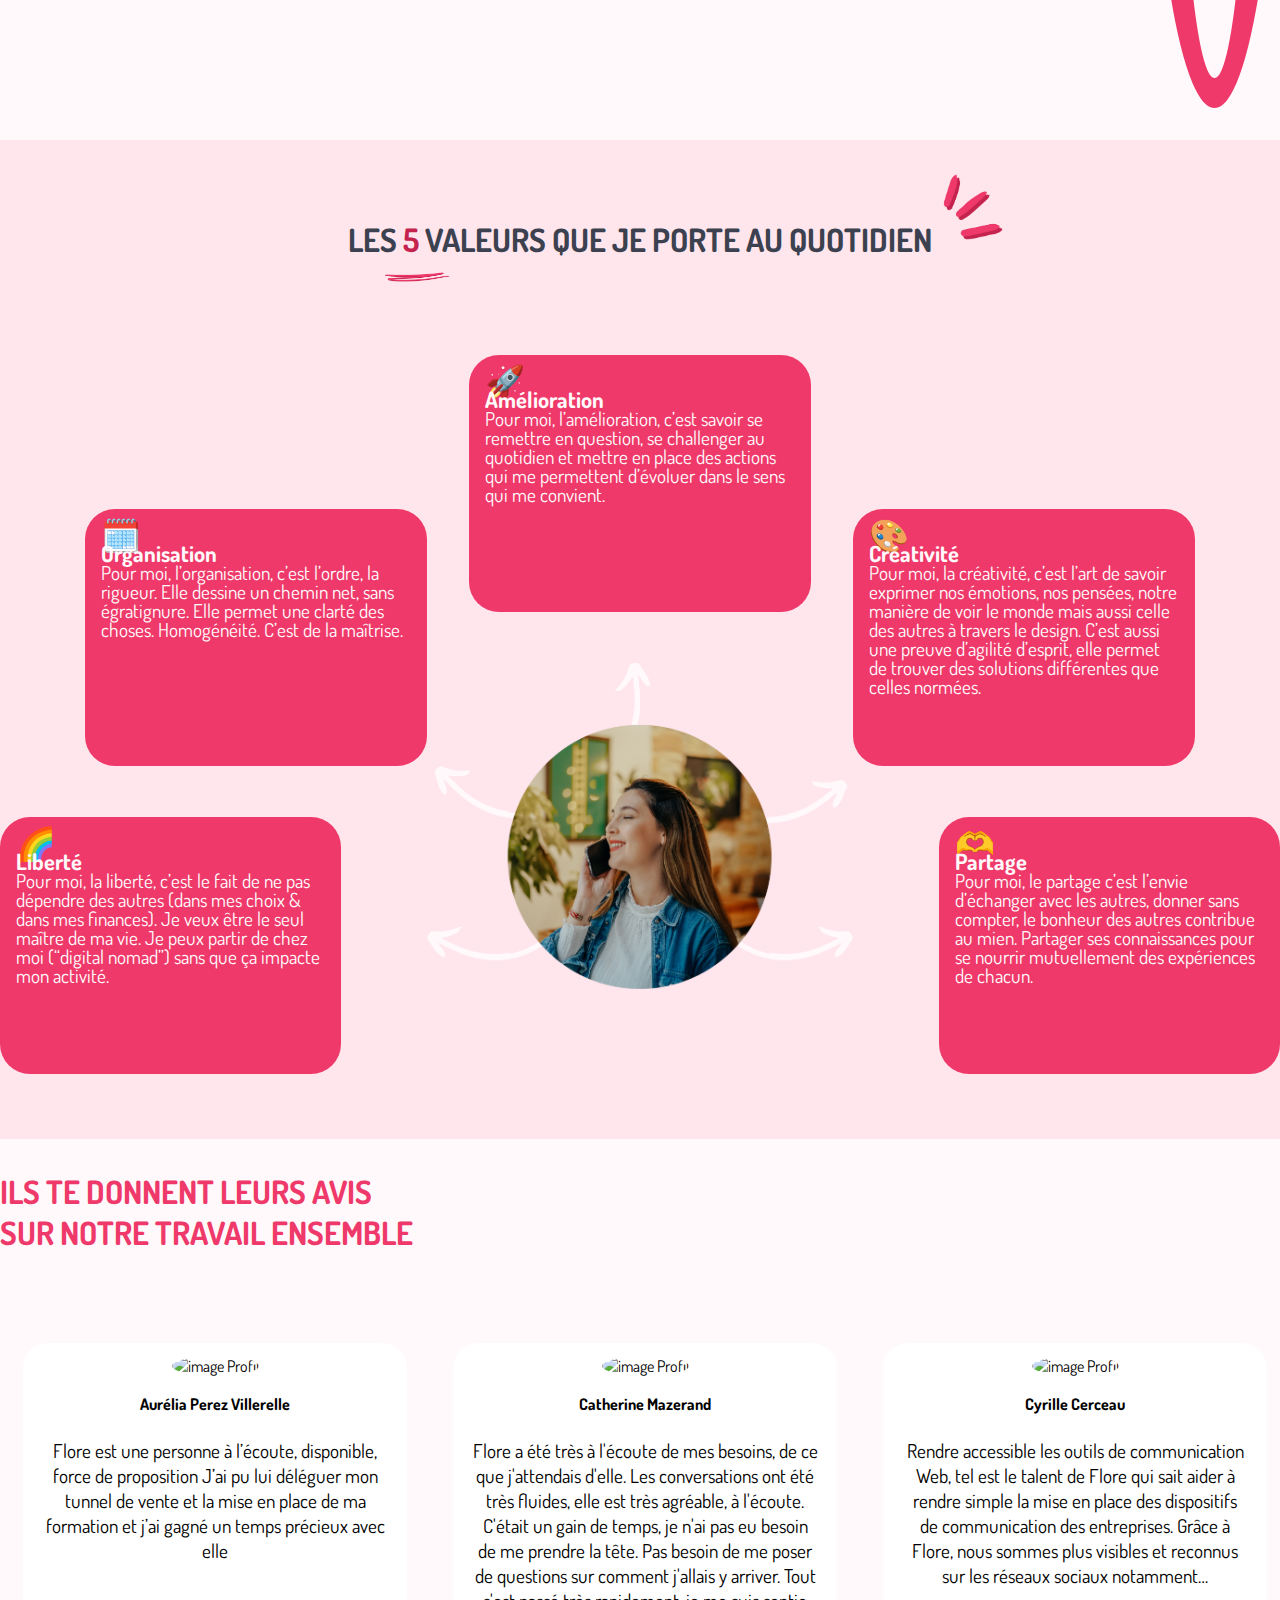
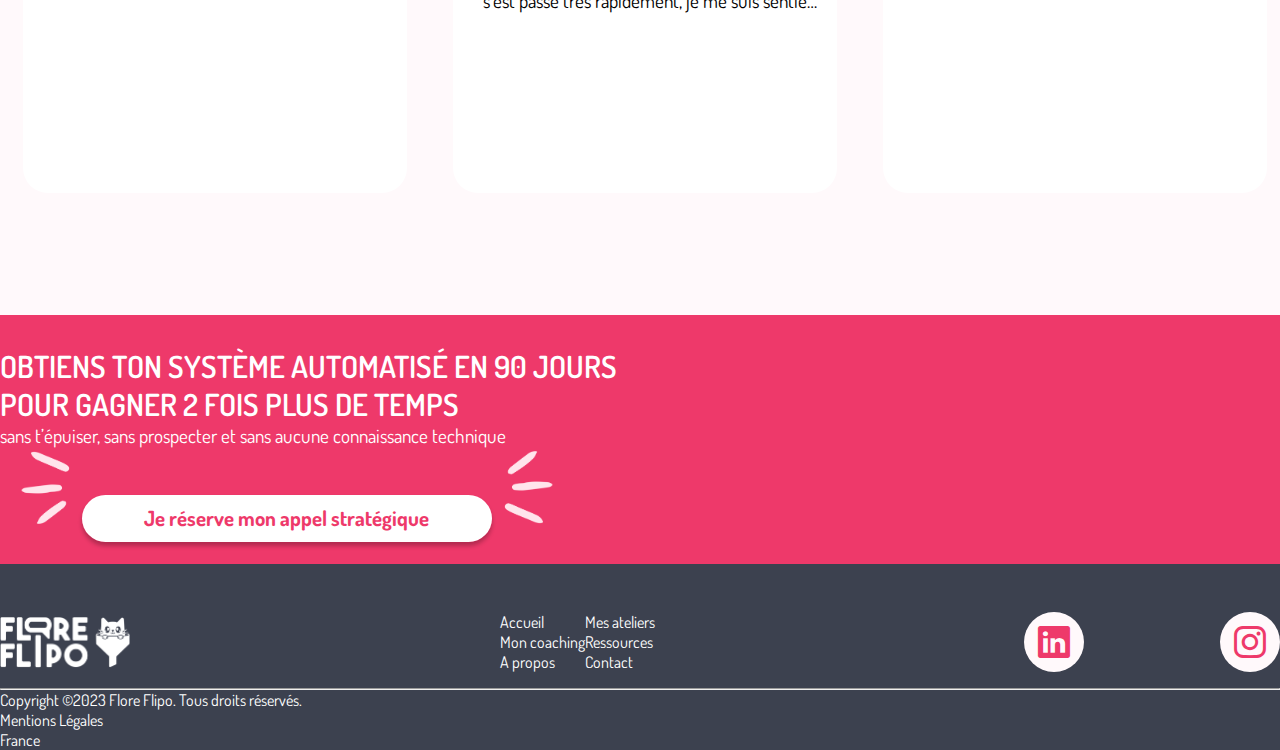
==== commit 071b5df4: "Fin V4" ====
--- a/aPropos.html
+++ b/aPropos.html
@@ -104,45 +104,75 @@
     <div class="bordure-top bordure-bot">
       <div class="">
 
-      <div class="containerSection2Apropos">
-
-        <img class="imgageSection2Apropos h-90vh no-display-phone" src="images/ressources/33.png" alt="Flore Flipo">
-
-        <div class="containerTexteTitreSection2Apropos">
-          <div class="titreSection2Apropos">
-            <h3 class="uppercase titre-bold">Cette décision a changé ma vie <br class="no-display-computer"><span class="color-pink4 texte-center-phone">(et mon business)</span></h3>
-            <img class="no-display-computer" src="images/ressources/37.png" alt="Flore Flipo">
-          </div>
-          <div class="containerTexteSection2Apropos gap-3">
-            <div class="w-90p texte-life-computer">
-              <p>Je suis sûre que toi aussi tu as déjà connu ça…</p>
-              <p>👉 Ce moment où tu décides de prendre les décisions qui <br>s’imposent après avoir passé du temps auprès de <br>personnes qui t’inspirent...</p>
-              <p>En 2020, j'avais besoin de challenge et de bienveillance. <br>J'ai passé l'année en alternance auprès de 2 indépendants.</p>
-              <p>La vie de rêve ✨ : ils faisaient ce qui leur plaisait, ils avaient des projets passionnants, du temps pour leurs hobbies, leur famille, ils partaient en voyage. Ils travaillaient avec plaisir.</p>
-              <p>Je me suis dis que j'étais faite pour vivre la même vie qu'eux 🌈</p>
-              <p>En juin 2021, j'ai ouvert ma société. J’alternais entre l’école, l’alternance et ces petits contrats que l’on me confiait via le bouche-à-oreille.</p>
-              <p>Façonnée par l’école à devenir salariée,  j’ai passé 2 entretiens…</p>
-              <p>❌ Et ça a clairement été LE déclic: hors de question de travailler pour quelqu’un d’autre !
-                ✅ J’allais devenir indépendante à 100% !</p>
-              <p>J’ai commencé plus motivée que jamais !</p>
-              <p>Mais j'étais submergée par des questionnements 🙀</p>
-              <p>À l’époque, j’avais entendu parler de certains sites de référencement pour freelances (Malt, 5euros, Fiver…)
-                C’était un peu la foire au n’importe quoi ! Et ça ne m'a absolument rien rapporté sauf une perte de temps 😤</p>
-              <p>J’avais beau essayer de mettre en pratique tout ce que j’avais appris à l’école, ça ne fonctionnait pas. Je n’avais aucune maîtrise sur ce business que j’essayais de monter 😰</p>
-              <p>💬 Je me suis alors rappelée de la phrase de mon père : "Tu dois te former tout au long de ta vie".</p>
-              <p>C’était une évidence ! Je devais me faire accompagner par un professionnel.</p>
-              <p>Je suis donc partie à la recherche de mon sauveur !</p>
-              <p>J’ai passé des heures à chercher “THE” personne… Et j'ai trouvé Yacine en octobre 2021. 🌈</p>
-              <p>J'ai ainsi pu suivre son challenge business et trouver ma place dans l'entrepreneuriat.</p>
-              <p>C’était l’éclate ! Et j’avais clairement envie d’aller plus loin et de m’offrir enfin la chance que je méritais !</p>
-              <p>J'ai suivi son accompagnement.</p>
-              <p>2 mois plus tard, je vivais déjà de mon activité. 🚀</p>
-              <p>Aujourd'hui, je m'épanouis en accompagnant les entrepreneurs à systématiser l'acquisition et la conversion dans leur business 😍</p>
-            </div>
-          </div>
-        </div>
-        
-      </div>
+
+        <div class="containerSection2Apropos">
+          <img class="imgageSection2Apropos h-90vh no-display-phone" src="images/ressources/33.png" alt="Flore Flipo">
+          <div class="containerTexteTitreSection2Apropos">
+            <div class="titreSection2Apropos">
+              <h3 class="uppercase titre-bold">Cette décision a changé ma vie <br class="no-display-computer"><span class="color-pink4 texte-center-phone">(et mon business)</span></h3>
+              <img class="no-display-computer" src="images/ressources/37.png" alt="Flore Flipo">
+            </div>
+            <div class="containerTexteSection2Apropos gap-3">
+              <div class="w-90p texte-life-computer">
+                <p>Je suis sûre que toi aussi tu as déjà connu ça…</p>
+                <p>👉 Ce moment où tu décides de prendre les décisions qui <br>s’imposent après avoir passé du temps auprès de <br>personnes qui t’inspirent...</p>
+                <p>En 2020, j'avais besoin de challenge et de bienveillance. <br>J'ai passé l'année en alternance auprès de 2 indépendants.</p>
+                <p>La vie de rêve ✨ : ils faisaient ce qui leur plaisait, ils avaient des projets passionnants, du temps pour leurs hobbies, leur famille, ils partaient en voyage. Ils travaillaient avec plaisir.</p>
+                <p>Je me suis dis que j'étais faite pour vivre la même vie qu'eux 🌈</p>
+                <p>En juin 2021, j'ai ouvert ma société. J’alternais entre l’école, l’alternance et ces petits contrats que l’on me confiait via le bouche-à-oreille.</p>
+                <p>Façonnée par l’école à devenir salariée,  j’ai passé 2 entretiens…</p>
+                <p>❌ Et ça a clairement été LE déclic: hors de question de travailler pour quelqu’un d’autre !<br>
+                  ✅ J’allais devenir indépendante à 100% !</p>
+                <p>J’ai commencé plus motivée que jamais !</p>
+                <p>Mais j'étais submergée par des questionnements 🙀</p>
+                <div class="no-display-computer">
+                  <div class="texte-life-computer">
+                    <br>
+                    <p>À l’époque, j’avais entendu parler de certains sites de référencement pour freelances (Malt, 5euros, Fiver…) C’était un peu la foire au n’importe quoi ! Et ça ne m'a absolument rien rapporté sauf une perte de temps 😤</p>
+                    <p>J’avais beau essayer de mettre en pratique tout ce que j’avais appris à l’école, ça ne fonctionnait pas. Je n’avais aucune maîtrise sur ce business que j’essayais de monter 😰</p>
+                    <p>💬 Je me suis alors rappelée de la phrase de mon père : "Tu dois te former tout au long de ta vie".</p>
+                    <p>C’était une évidence ! Je devais me faire accompagner par un professionnel.</p>
+                    <p>Je suis donc partie à la recherche de mon sauveur !</p>
+                    <p>J’ai passé des heures à chercher “THE” personne… Et j'ai trouvé Yacine en octobre 2021. 🌈</p>
+                    <p>J'ai ainsi pu suivre son challenge business et trouver ma place dans l'entrepreneuriat.</p>
+                    <p>C’était l’éclate ! Et j’avais clairement envie d’aller plus loin et de m’offrir enfin la chance que je méritais !</p>
+                    <p>J'ai suivi son accompagnement.</p>
+                    <p>2 mois plus tard, je vivais déjà de mon activité. 🚀</p>
+                    <p>Aujourd'hui, je m'épanouis en accompagnant les entrepreneurs à systématiser l'acquisition et la conversion dans leur business 😍</p>
+                  </div>
+                </div>
+
+
+              </div>
+            </div>
+          </div>
+        </div>
+
+
+        <div class="no-display-phone">
+          <div class="containerSection2Apropos">
+
+            <div class="containerTexteSection2Apropos gap-3">
+              <div class="w-90p texte-life-computer">
+                <p>À l’époque, j’avais entendu parler de certains sites de référencement pour freelances (Malt, 5euros, Fiver…) C’était un peu la foire au n’importe quoi ! Et ça ne m'a absolument rien rapporté sauf une perte de temps 😤</p>
+                <p>J’avais beau essayer de mettre en pratique tout ce que j’avais appris à l’école, ça ne fonctionnait pas. Je n’avais aucune maîtrise sur ce business que j’essayais de monter 😰</p>
+                <p>💬 Je me suis alors rappelée de la phrase de mon père : "Tu dois te former tout au long de ta vie".</p>
+                <p>C’était une évidence ! Je devais me faire accompagner par un professionnel.</p>
+                <p>Je suis donc partie à la recherche de mon sauveur !</p>
+                <p>J’ai passé des heures à chercher “THE” personne… Et j'ai trouvé Yacine en octobre 2021. 🌈</p>
+                <p>J'ai ainsi pu suivre son challenge business et trouver ma place dans l'entrepreneuriat.</p>
+                <p>C’était l’éclate ! Et j’avais clairement envie d’aller plus loin et de m’offrir enfin la chance que je méritais !</p>
+                <p>J'ai suivi son accompagnement.</p>
+                <p>2 mois plus tard, je vivais déjà de mon activité. 🚀</p>
+                <p>Aujourd'hui, je m'épanouis en accompagnant les entrepreneurs à systématiser l'acquisition et la conversion dans leur business 😍</p>
+              </div>
+            </div>
+
+            <img class="imgageSection2Apropos h-90vh no-display-phone" src="images/ressources/33.png" alt="Flore Flipo">
+
+          </div>
+        </div>
+
 
       </div>
     </div>
--- a/CSS/apropos.css
+++ b/CSS/apropos.css
@@ -133,7 +133,7 @@
 
 .containerCarteValeurs {
     width: 100%;
-    height: 75vh;
+    height: 80vh;
     display: grid;
     /* row / col */
     grid-template: repeat(14, 1fr) / repeat(30, 2fr);
@@ -242,6 +242,17 @@
         flex-direction: column;
         justify-content: start;
     }
+    .texte-life-computer {
+        overflow: visible;
+        display: -webkit-box;
+        -webkit-box-orient: vertical;
+        -webkit-line-clamp: 500; /* Nombre de lignes à afficher avant les points de suspension */
+    }
+
+
+
+
+
 
     .section3Apropos {
         background-color: var(--pink1);
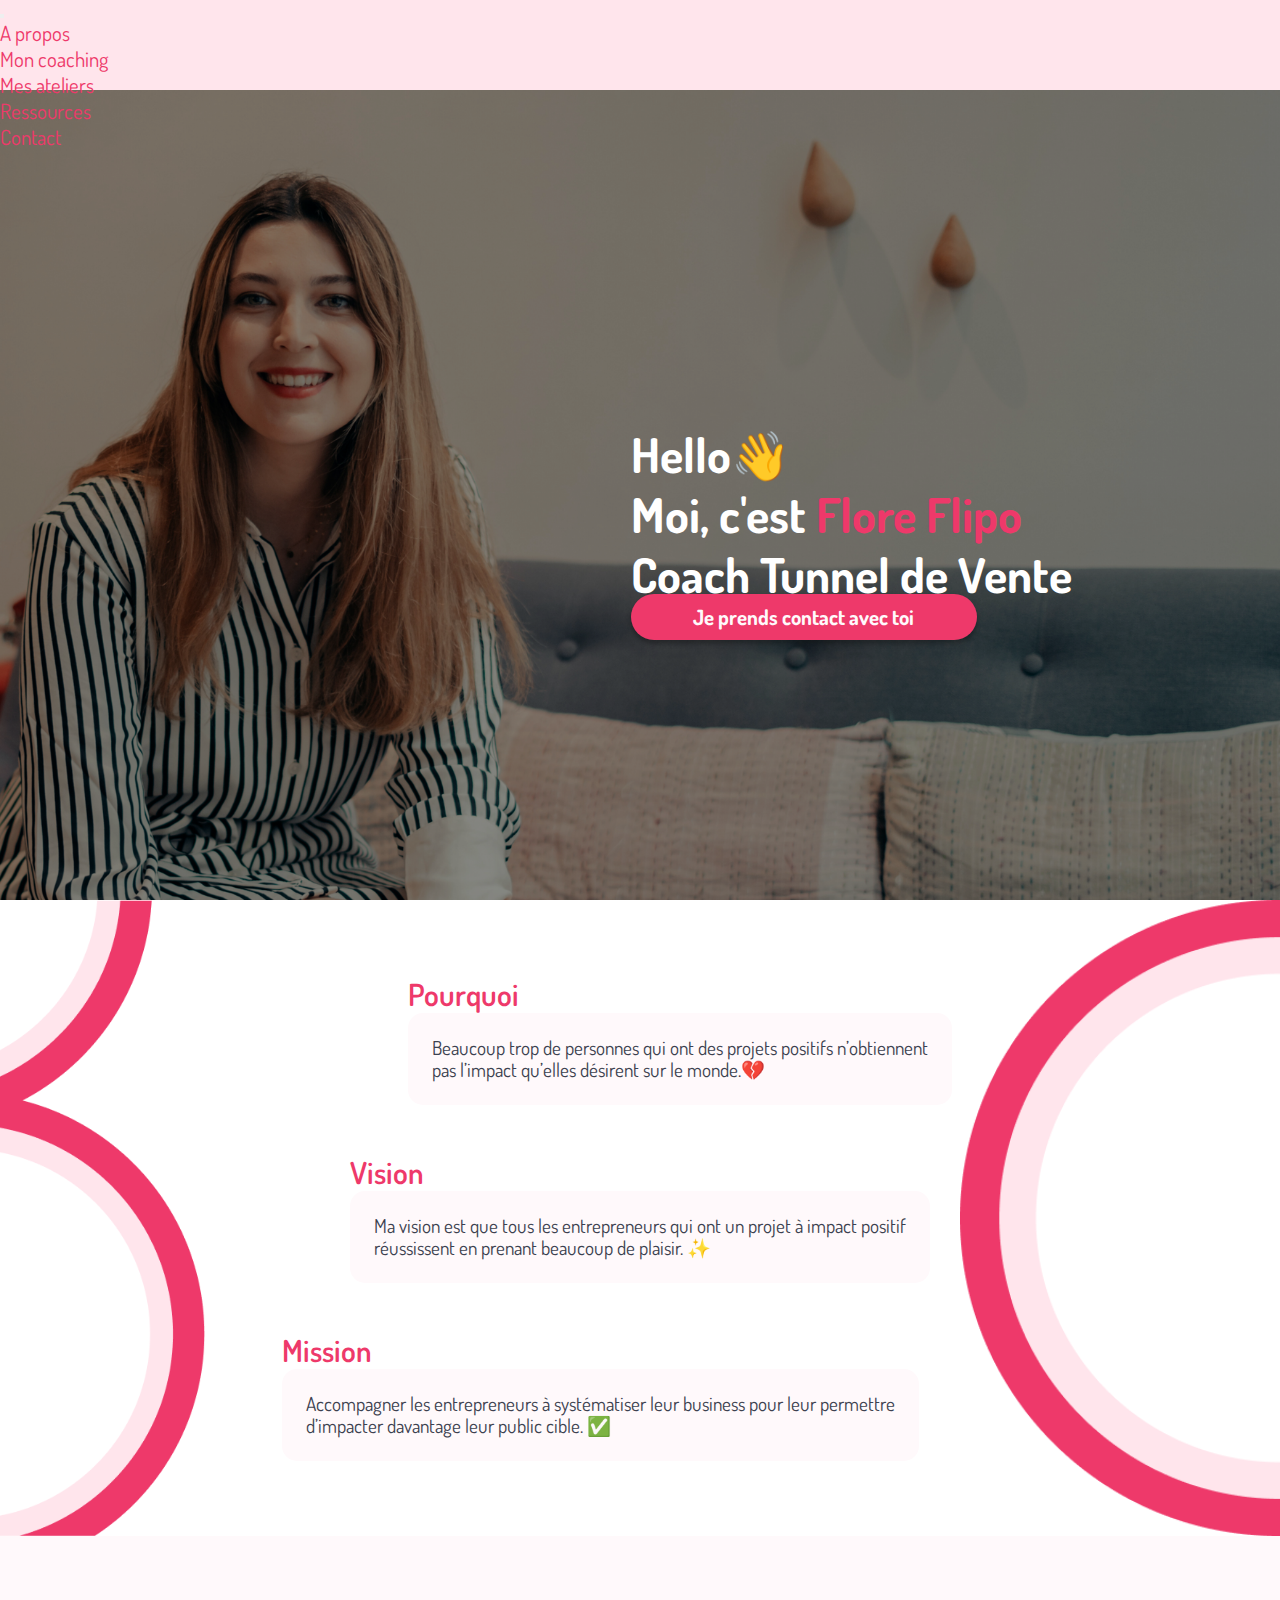
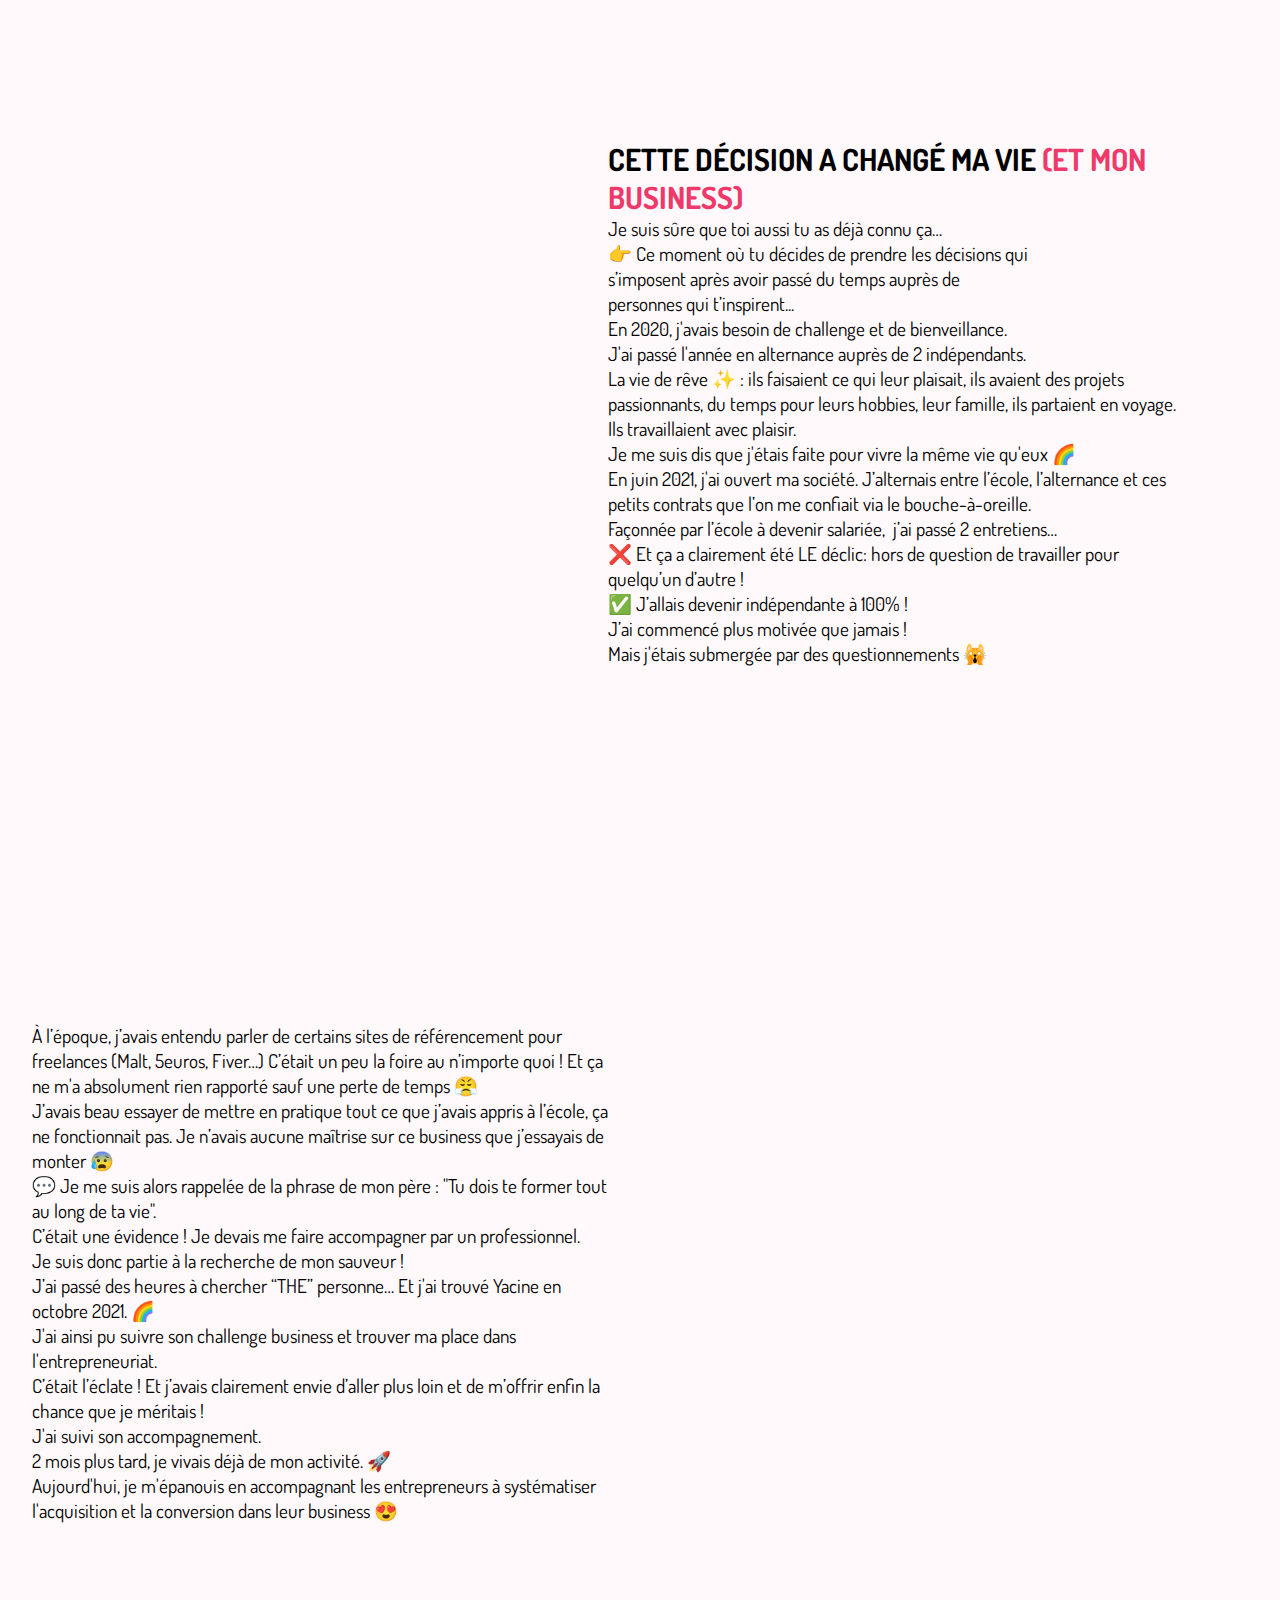
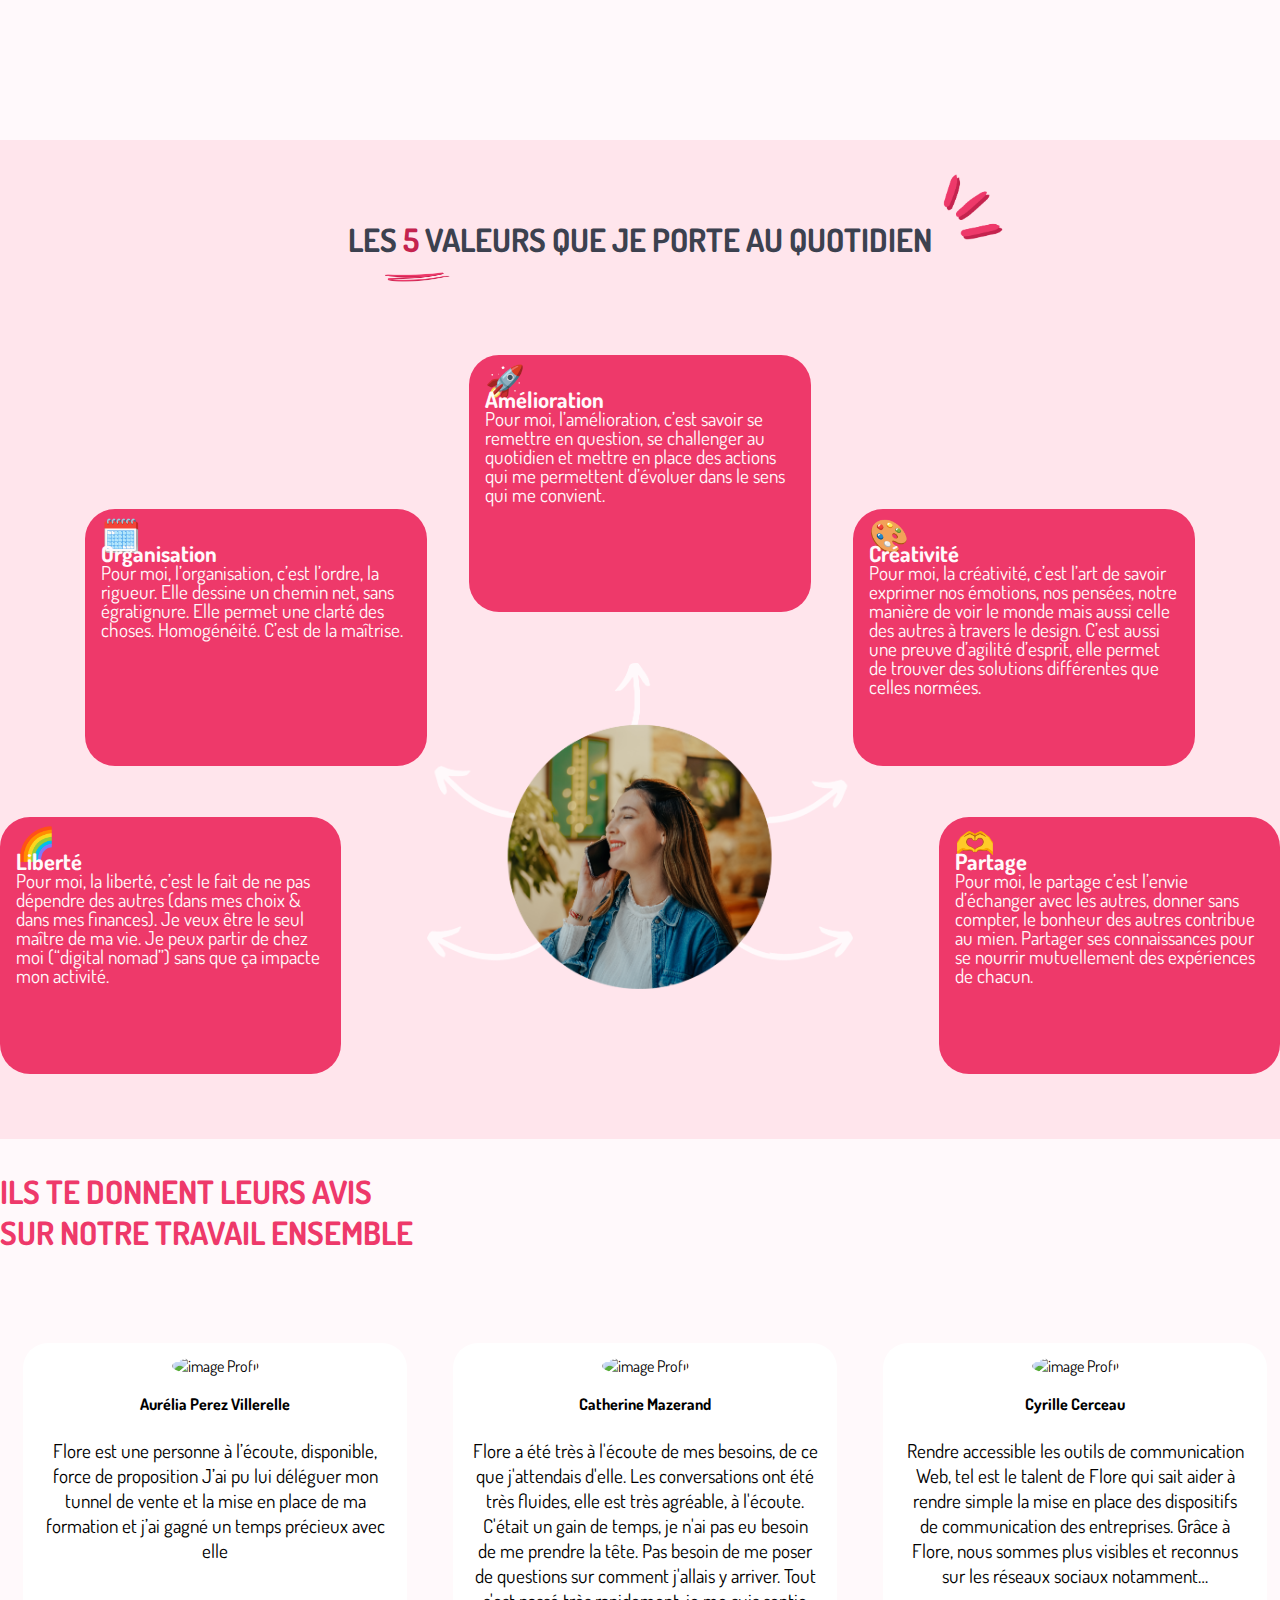
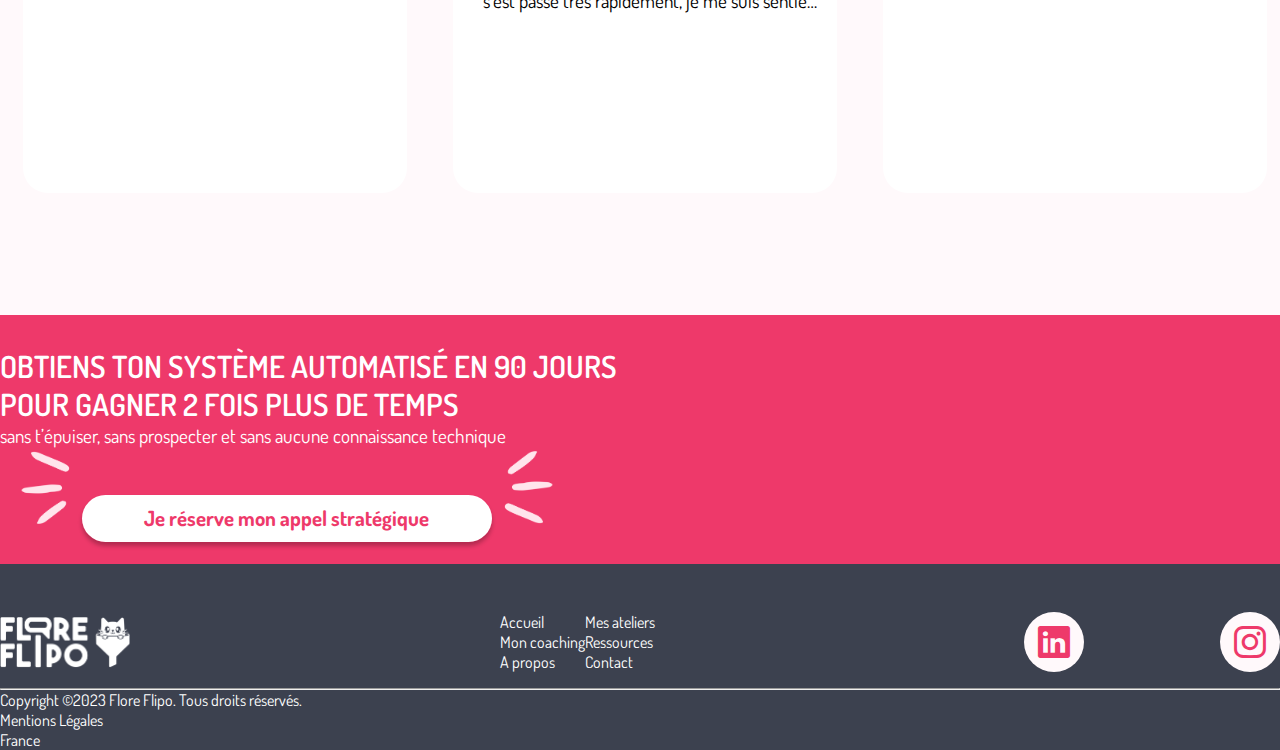
==== commit e5cfce52: "Fin V5" ====
--- a/aPropos.html
+++ b/aPropos.html
@@ -152,23 +152,25 @@
         <div class="no-display-phone">
           <div class="containerSection2Apropos">
 
-            <div class="containerTexteSection2Apropos gap-3">
-              <div class="w-90p texte-life-computer">
-                <p>À l’époque, j’avais entendu parler de certains sites de référencement pour freelances (Malt, 5euros, Fiver…) C’était un peu la foire au n’importe quoi ! Et ça ne m'a absolument rien rapporté sauf une perte de temps 😤</p>
-                <p>J’avais beau essayer de mettre en pratique tout ce que j’avais appris à l’école, ça ne fonctionnait pas. Je n’avais aucune maîtrise sur ce business que j’essayais de monter 😰</p>
-                <p>💬 Je me suis alors rappelée de la phrase de mon père : "Tu dois te former tout au long de ta vie".</p>
-                <p>C’était une évidence ! Je devais me faire accompagner par un professionnel.</p>
-                <p>Je suis donc partie à la recherche de mon sauveur !</p>
-                <p>J’ai passé des heures à chercher “THE” personne… Et j'ai trouvé Yacine en octobre 2021. 🌈</p>
-                <p>J'ai ainsi pu suivre son challenge business et trouver ma place dans l'entrepreneuriat.</p>
-                <p>C’était l’éclate ! Et j’avais clairement envie d’aller plus loin et de m’offrir enfin la chance que je méritais !</p>
-                <p>J'ai suivi son accompagnement.</p>
-                <p>2 mois plus tard, je vivais déjà de mon activité. 🚀</p>
-                <p>Aujourd'hui, je m'épanouis en accompagnant les entrepreneurs à systématiser l'acquisition et la conversion dans leur business 😍</p>
-              </div>
-            </div>
-
-            <img class="imgageSection2Apropos h-90vh no-display-phone" src="images/ressources/33.png" alt="Flore Flipo">
+            <div class="containerTexteTitreSection2Apropos">
+              <div class="containerTexteSection2Apropos gap-3">
+                <div class="w-90p texte-life-computer">
+                  <p>À l’époque, j’avais entendu parler de certains sites de référencement pour freelances (Malt, 5euros, Fiver…) C’était un peu la foire au n’importe quoi ! Et ça ne m'a absolument rien rapporté sauf une perte de temps 😤</p>
+                  <p>J’avais beau essayer de mettre en pratique tout ce que j’avais appris à l’école, ça ne fonctionnait pas. Je n’avais aucune maîtrise sur ce business que j’essayais de monter 😰</p>
+                  <p>💬 Je me suis alors rappelée de la phrase de mon père : "Tu dois te former tout au long de ta vie".</p>
+                  <p>C’était une évidence ! Je devais me faire accompagner par un professionnel.</p>
+                  <p>Je suis donc partie à la recherche de mon sauveur !</p>
+                  <p>J’ai passé des heures à chercher “THE” personne… Et j'ai trouvé Yacine en octobre 2021. 🌈</p>
+                  <p>J'ai ainsi pu suivre son challenge business et trouver ma place dans l'entrepreneuriat.</p>
+                  <p>C’était l’éclate ! Et j’avais clairement envie d’aller plus loin et de m’offrir enfin la chance que je méritais !</p>
+                  <p>J'ai suivi son accompagnement.</p>
+                  <p>2 mois plus tard, je vivais déjà de mon activité. 🚀</p>
+                  <p>Aujourd'hui, je m'épanouis en accompagnant les entrepreneurs à systématiser l'acquisition et la conversion dans leur business 😍</p>
+                </div>
+              </div>
+            </div>
+
+            <img class="imgage2Section2Apropos h-90vh no-display-phone" src="images/ressources/49.png" alt="Flore Flipo">
 
           </div>
         </div>
--- a/CSS/apropos.css
+++ b/CSS/apropos.css
@@ -87,10 +87,13 @@
     padding: 2em;
     width: 50%;
 }
-.imgageSection2Apropos {
+.imgageSection2Apropos, .imgage2Section2Apropos {
     border-radius: 50%;
     margin-left: -14em;
     border: 30px solid var(--pink4);
+}
+.imgage2Section2Apropos {
+    margin-right: -12em;
 }
 .texte-life-computer {
     overflow: hidden;
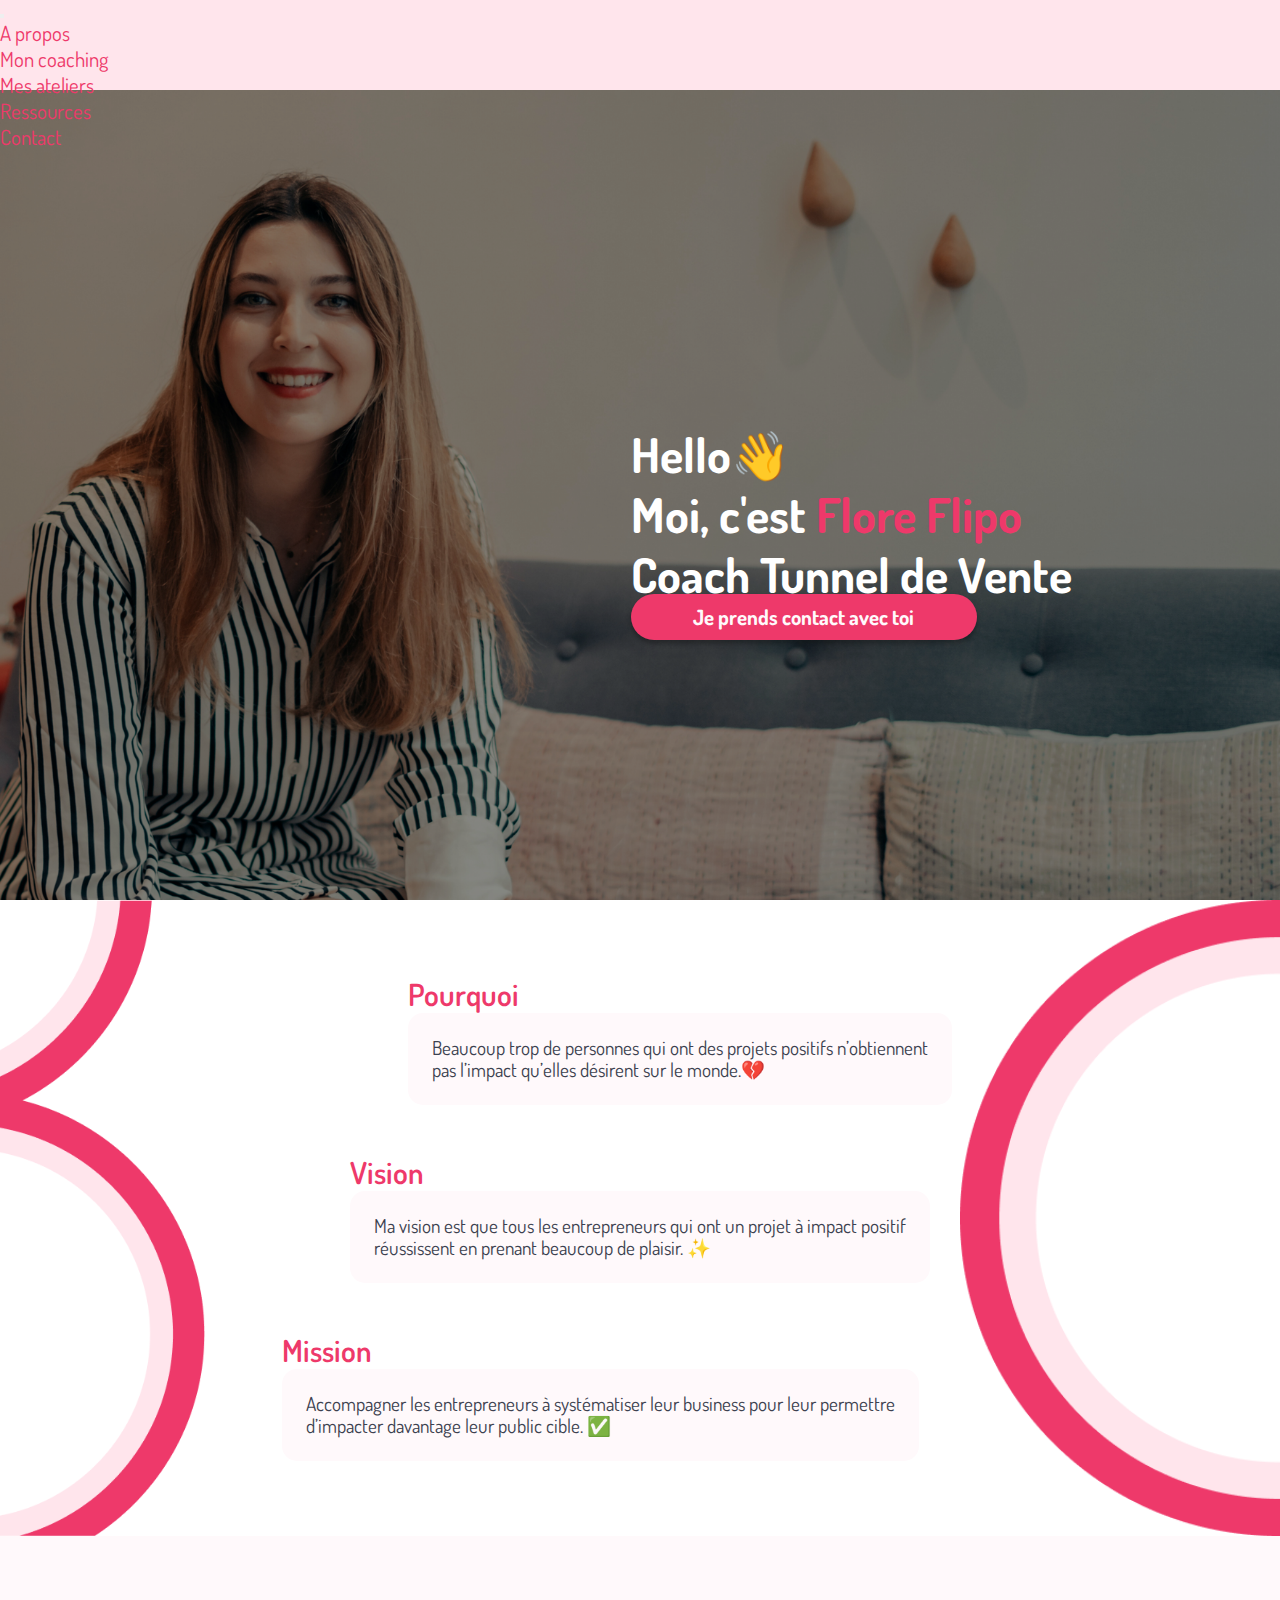
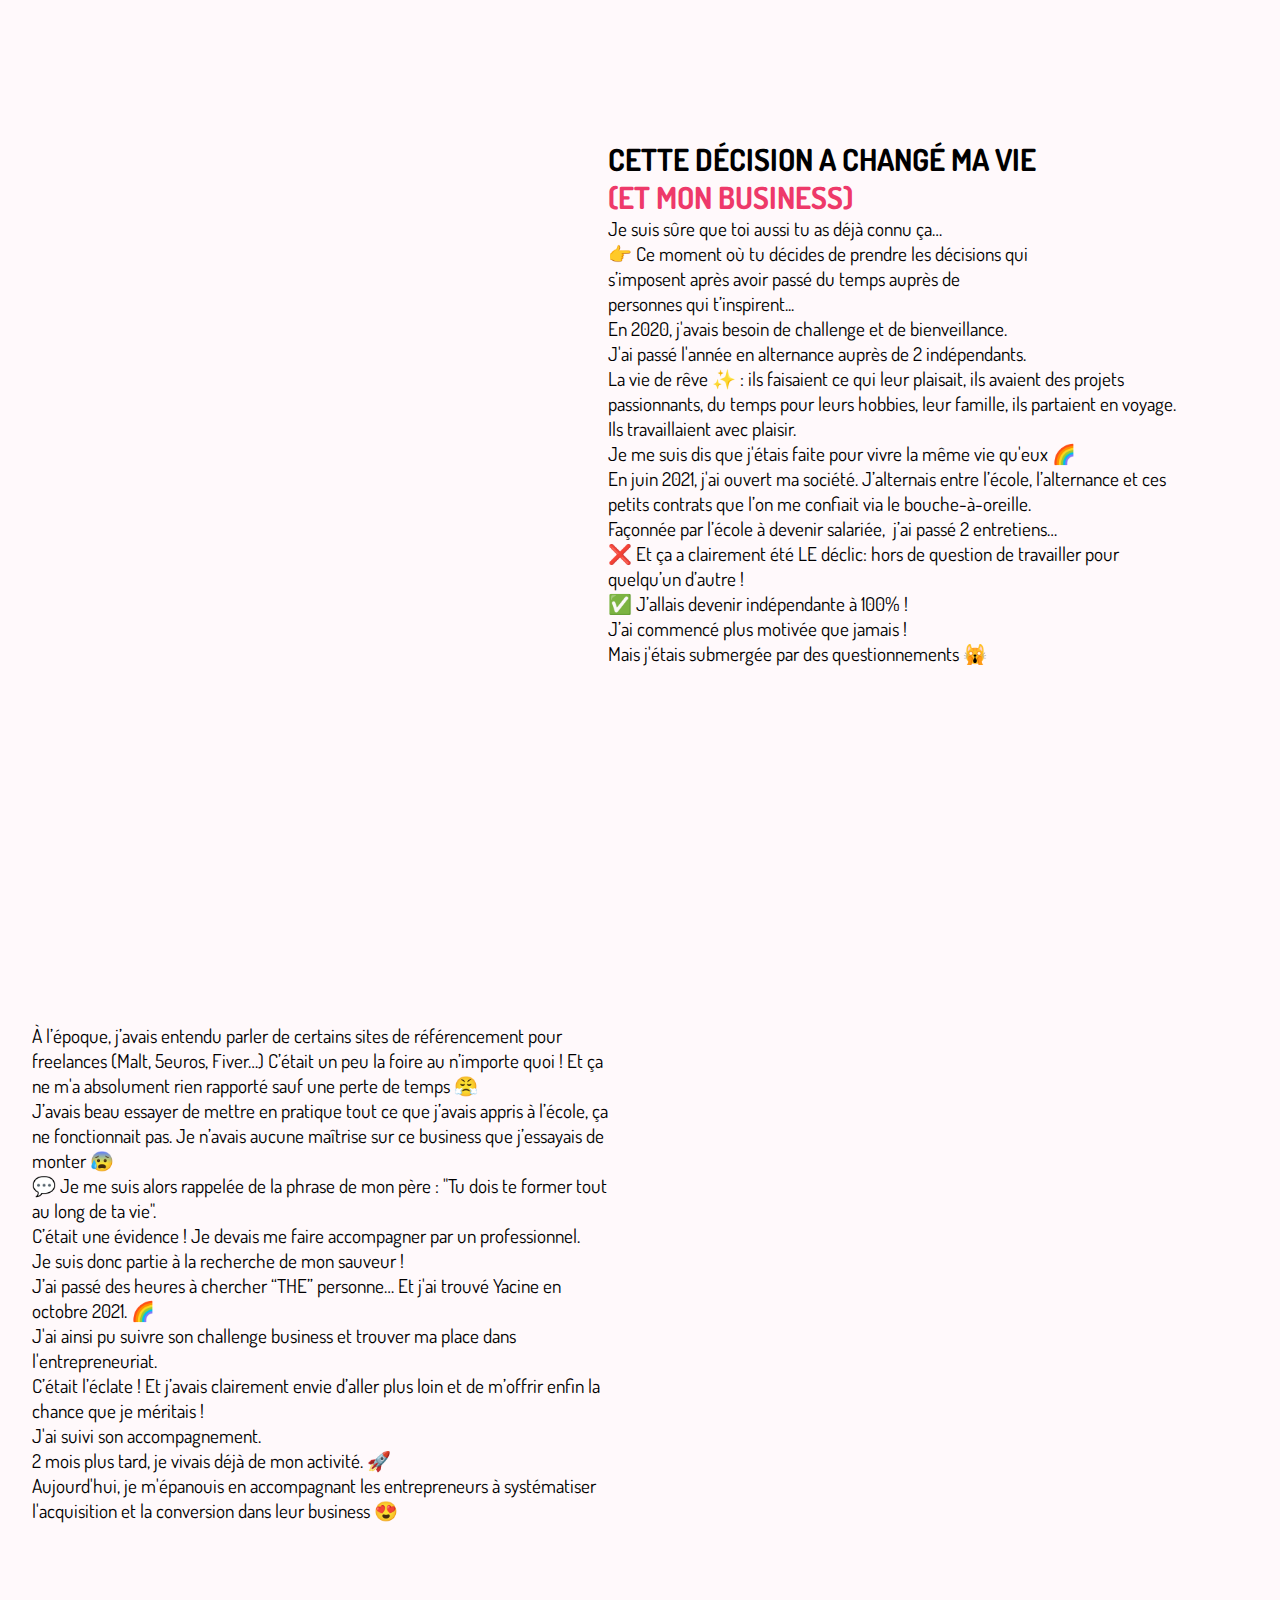
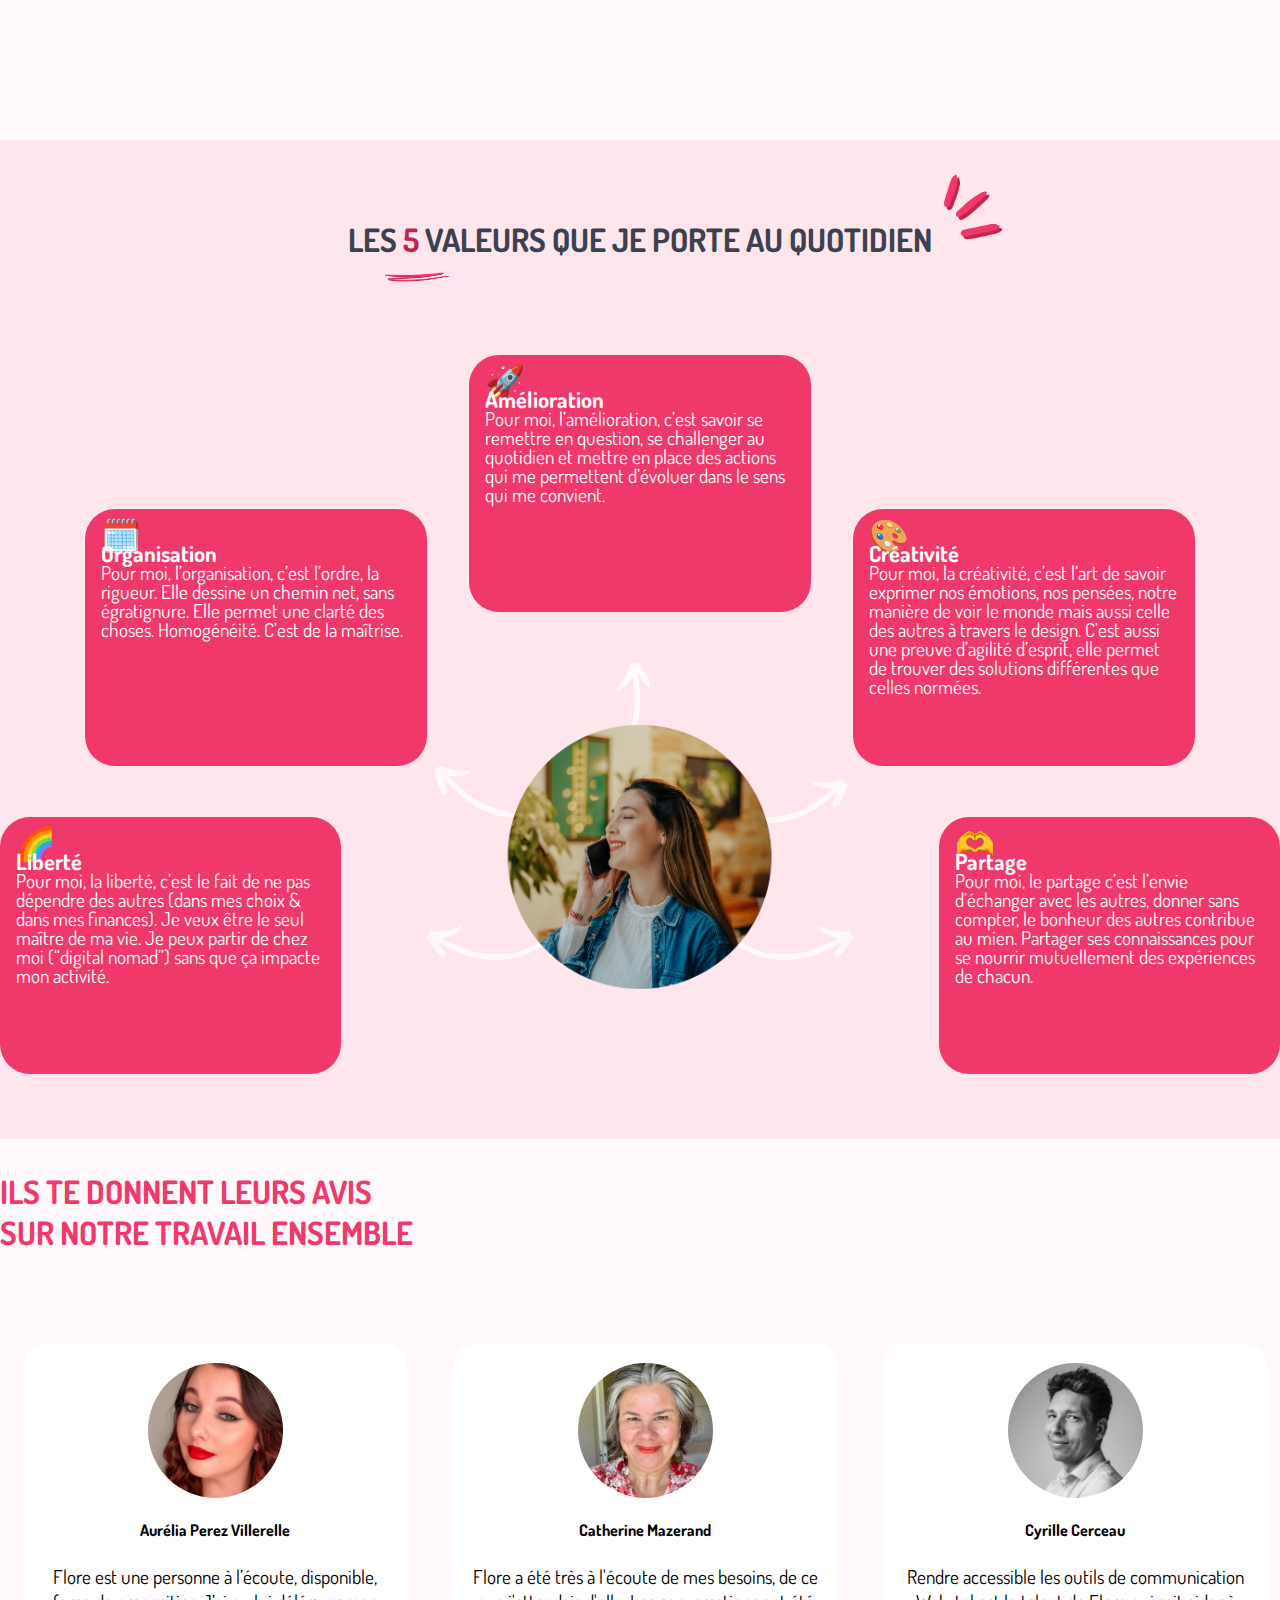
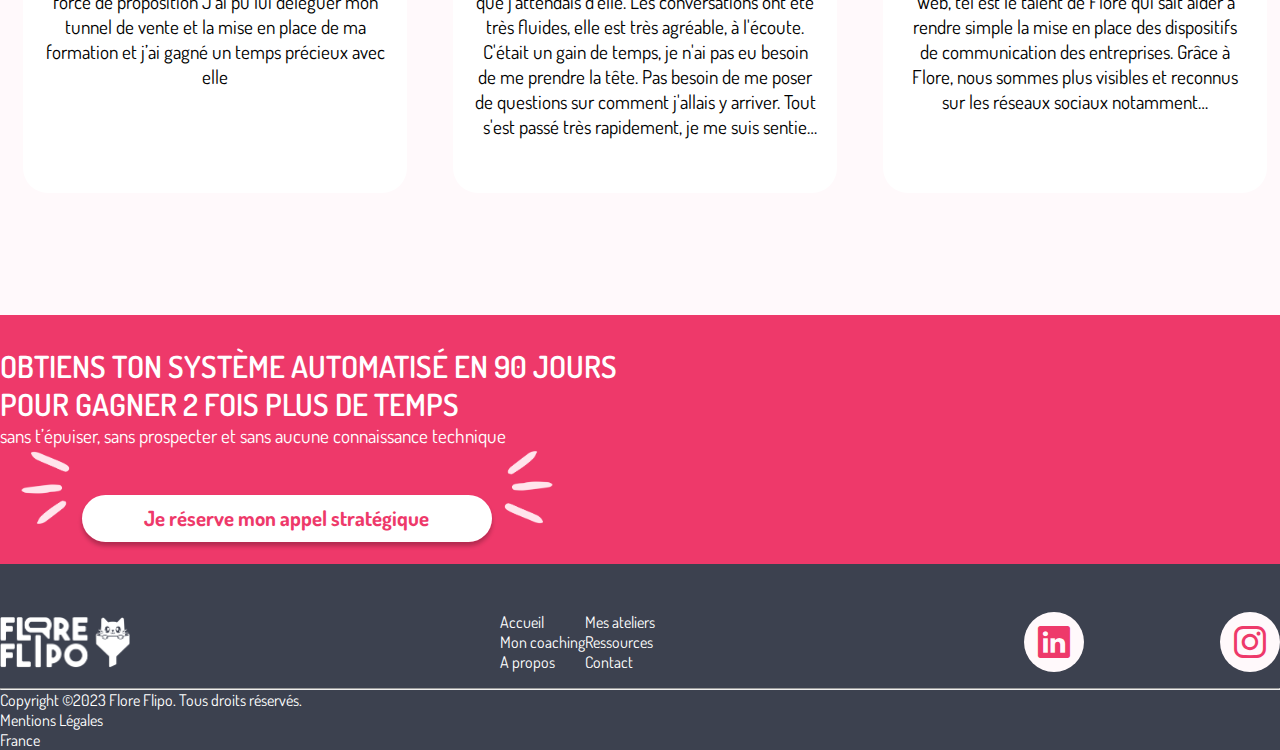
==== commit 205ec4cb: "Fin V5" ====
--- a/aPropos.html
+++ b/aPropos.html
@@ -109,7 +109,7 @@
           <img class="imgageSection2Apropos h-90vh no-display-phone" src="images/ressources/33.png" alt="Flore Flipo">
           <div class="containerTexteTitreSection2Apropos">
             <div class="titreSection2Apropos">
-              <h3 class="uppercase titre-bold">Cette décision a changé ma vie <br class="no-display-computer"><span class="color-pink4 texte-center-phone">(et mon business)</span></h3>
+              <h3 class="uppercase titre-bold">Cette décision a changé ma vie <br><span class="color-pink4 texte-center-phone">(et mon business)</span></h3>
               <img class="no-display-computer" src="images/ressources/37.png" alt="Flore Flipo">
             </div>
             <div class="containerTexteSection2Apropos gap-3">
@@ -314,17 +314,16 @@
             <!-- Slides -->
             <div class="swiper-slide">
               <div class="d-flex justify-content-center">
-                <img class="imgProfilAvis" src="https://cdn.discordapp.com/attachments/907008782377300010/1098219506658185288/renard.png" alt="image Profil">
+                <img class="imgProfilAvis" src="images/ppTemoignages/aurelia.jpeg" alt="image Profil">
               </div>
               <div class="name"><strong>Aurélia Perez Villerelle</strong></div>
               <p class="content limited-text">Flore est une personne à l’écoute, disponible, force de proposition
-                J’ai pu lui déléguer mon tunnel de vente et la mise en place de ma formation et j’ai gagné un temps précieux avec elle
-              </p>
+                J’ai pu lui déléguer mon tunnel de vente et la mise en place de ma formation et j’ai gagné un temps précieux avec elle</p>
             </div>
 
             <div class="swiper-slide">
               <div class="d-flex justify-content-center">
-                <img class="imgProfilAvis" src="https://cdn.discordapp.com/attachments/907008782377300010/1098219506976952411/renardSleepy.png" alt="image Profil">
+                <img class="imgProfilAvis" src="images/ppTemoignages/catherine.jpg" alt="image Profil">
               </div>
               <div class="name"><strong>Catherine Mazerand</strong></div>
               <p class="content limited-text">Flore a été très à l'écoute de mes besoins, de ce que j'attendais d'elle. Les conversations ont été très fluides, elle est très agréable, à l'écoute. C'était un gain de temps, je n'ai pas eu besoin de me prendre la tête. Pas besoin de me poser de questions sur comment j'allais y arriver. Tout s'est passé très rapidement, je me suis sentie soutenue dans mon projet. Cette expérience n'a été que des bénéfices. Flore est vraiment une belle personne et je la recommande.</p>
@@ -332,7 +331,7 @@
 
             <div class="swiper-slide">
               <div class="d-flex justify-content-center">
-                <img class="imgProfilAvis" src="https://cdn.discordapp.com/attachments/907008782377300010/1098219507421556797/renardAnxious.png" alt="image Profil">
+                <img class="imgProfilAvis" src="images/ppTemoignages/cyrille.jpeg" alt="image Profil">
               </div>
               <div class="name"><strong>Cyrille Cerceau</strong></div>
               <p class="content limited-text">Rendre accessible les outils de communication Web, tel est le talent de Flore qui sait aider à rendre simple la mise en place des dispositifs de communication des entreprises. Grâce à Flore, nous sommes plus visibles et reconnus sur les réseaux sociaux notamment…</p>
@@ -340,7 +339,7 @@
 
             <div class="swiper-slide">
               <div class="d-flex justify-content-center">
-                <img class="imgProfilAvis" src="https://cdn.discordapp.com/attachments/907008782377300010/1098219507748700261/renardKitsume.png" alt="image Profil">
+                <img class="imgProfilAvis" src="images/ppTemoignages/valérie.jpeg" alt="image Profil">
               </div>
               <div class="name"><strong>Valérie Broni</strong></div>
               <p class="content limited-text">Flore nous a accompagnés toute l'année dernière (2021) sur la partie marketing. Nous avons beaucoup élargi notre travail sur le web, et nous avions besoin de quelqu'un de compétent pour nous y accompagner. Elle nous a accompagnés dans la mise en place d'une plateforme web, du point de vue des vidéos (montage, création de page de ventes, visuels) et pour l'aspect technique. Elle nous a aussi aidé à développer notre mailing, en nous accompagnant dans les webinaires en live. Elle a un grand panel de possibilités de compétences pour vous aider dans le marketing digital. On est très contents de son travail, elle était très à l'écoute de nos besoins. Nous avions aussi des besoins précis qu'elle a bien écoutés. Cette expérience à été très bénéfique pour nous, ça a beaucoup développé notre travail, notre visibilité. Aujourd'hui grâce à elle nous avons beaucoup pu accélérer notre croissance.</p>
@@ -348,7 +347,7 @@
 
             <div class="swiper-slide">
               <div class="d-flex justify-content-center">
-                <img class="imgProfilAvis" src="https://cdn.discordapp.com/attachments/907008782377300010/1098219507748700261/renardKitsume.png" alt="image Profil">
+                <img class="imgProfilAvis" src="images/ppTemoignages/jullien.png" alt="image Profil">
               </div>
               <div class="name"><strong>Julien Paradis</strong></div>
               <p class="content limited-text">L'évolution de mon activité de coach en développement personnel et en mindset était comme une graine qui avait besoin de la bonne terre pour germer. C'est alors que j'ai croisé la route de Flore, qui, avec son expertise, a été pour moi la terre fertile qui a nourri ma croissance en ligne. Grâce à son savoir-faire en matière d'automatisation, j'ai compris que mon business avait besoin d'un système bien huilé pour fleurir et atteindre le niveau supérieur. Flore a été comme la jardinière de mon activité en me prodiguant des conseils subtils et pertinents pour m'aider à prendre racine, autant sur le fond que sur la forme. Aujourd'hui, je suis fier de mon tunnel de vente qui est devenu comme une fleur épanouie, reflétant mon branding et mes intentions pour mes prospects. Si vous cherchez à faire éclore votre entreprise, je vous recommande vivement de faire appel aux services de Flore</p>
--- a/CSS/base.css
+++ b/CSS/base.css
@@ -245,6 +245,12 @@
     background-color: var(--pink5);
 }
 /**/
+.imgIconTrustpilot {
+    height: 1em;
+    width: 1em;
+    background-image: url("https://companieslogo.com/img/orig/TRST.L-5ada9c92.png?t=1663382464");
+}
+
 /*###############################################################################*/
 /*###############################################################################*/
 .bordure-top {padding-top: 2em;}
--- a/CSS/apropos.css
+++ b/CSS/apropos.css
@@ -96,8 +96,6 @@
     margin-right: -12em;
 }
 .texte-life-computer {
-    overflow: hidden;
-    display: -webkit-box;
     -webkit-box-orient: vertical;
     -webkit-line-clamp: 20; /* Nombre de lignes à afficher avant les points de suspension */
 }
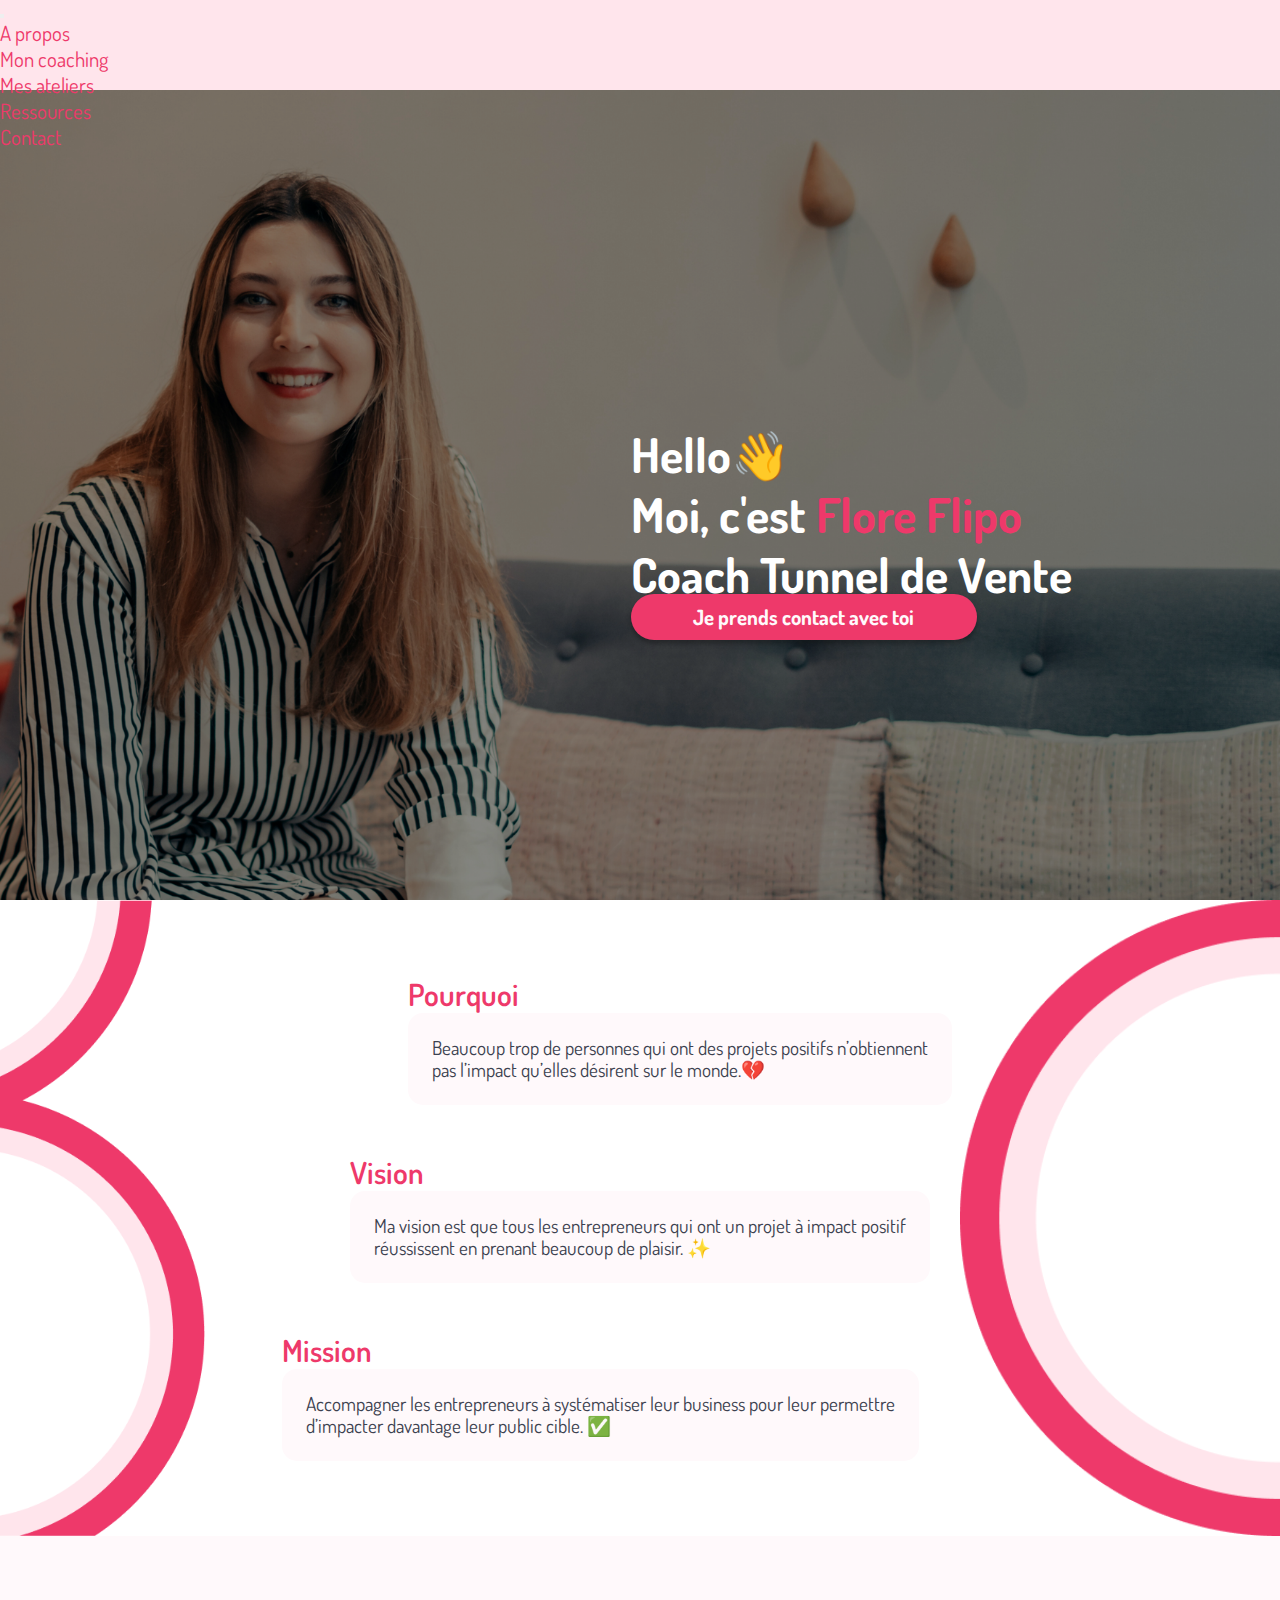
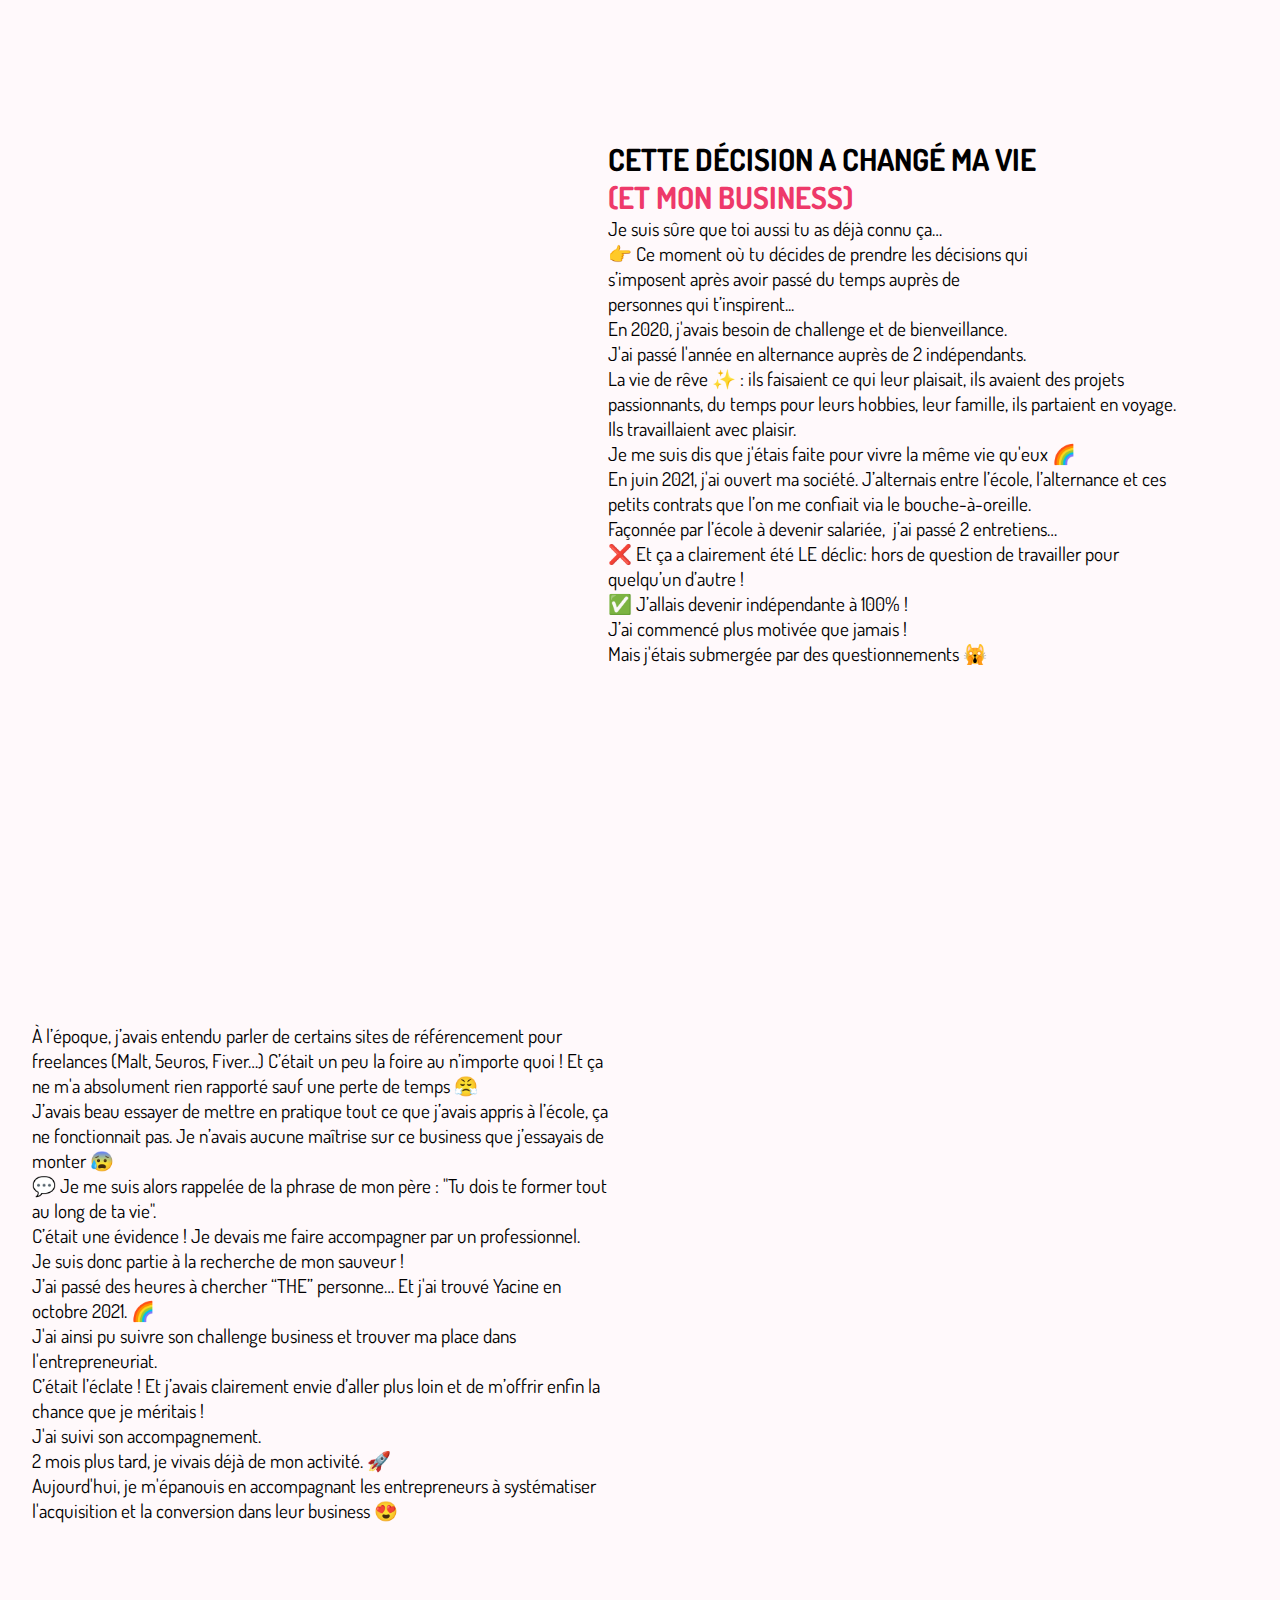
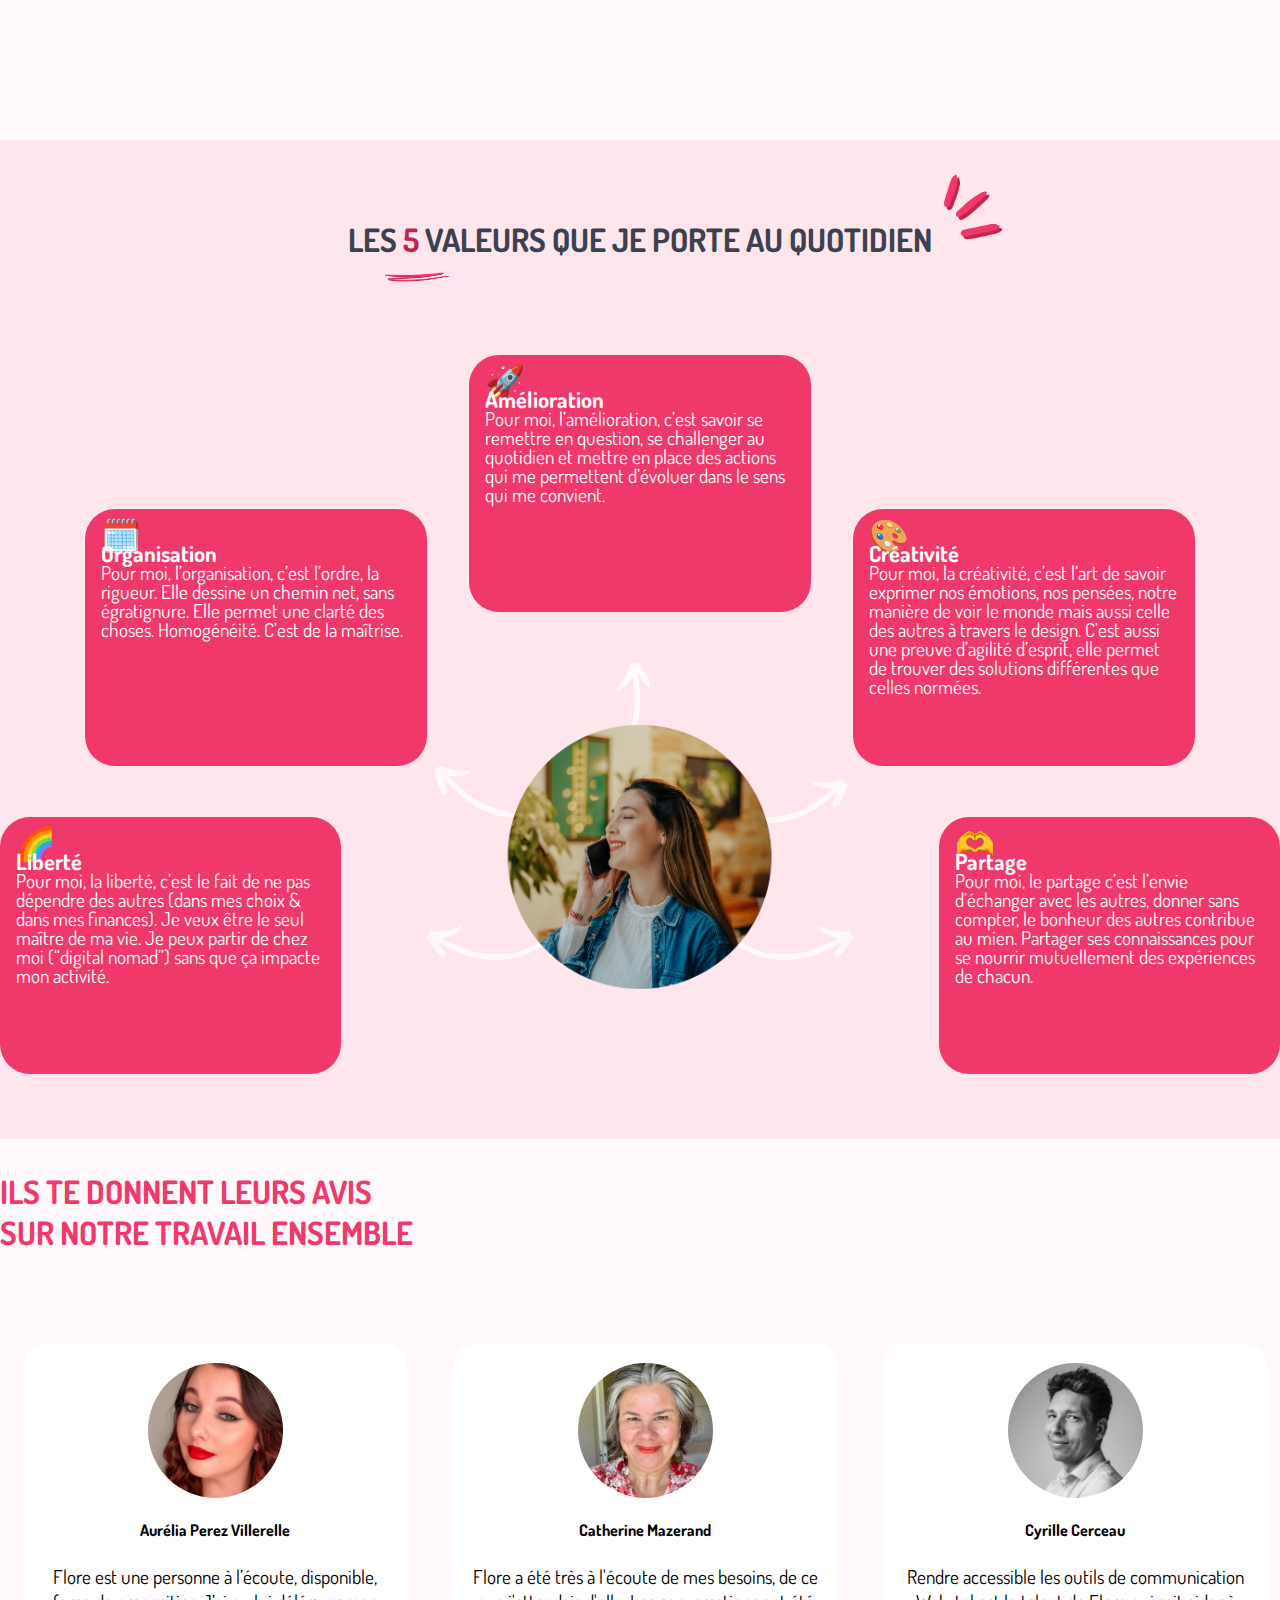
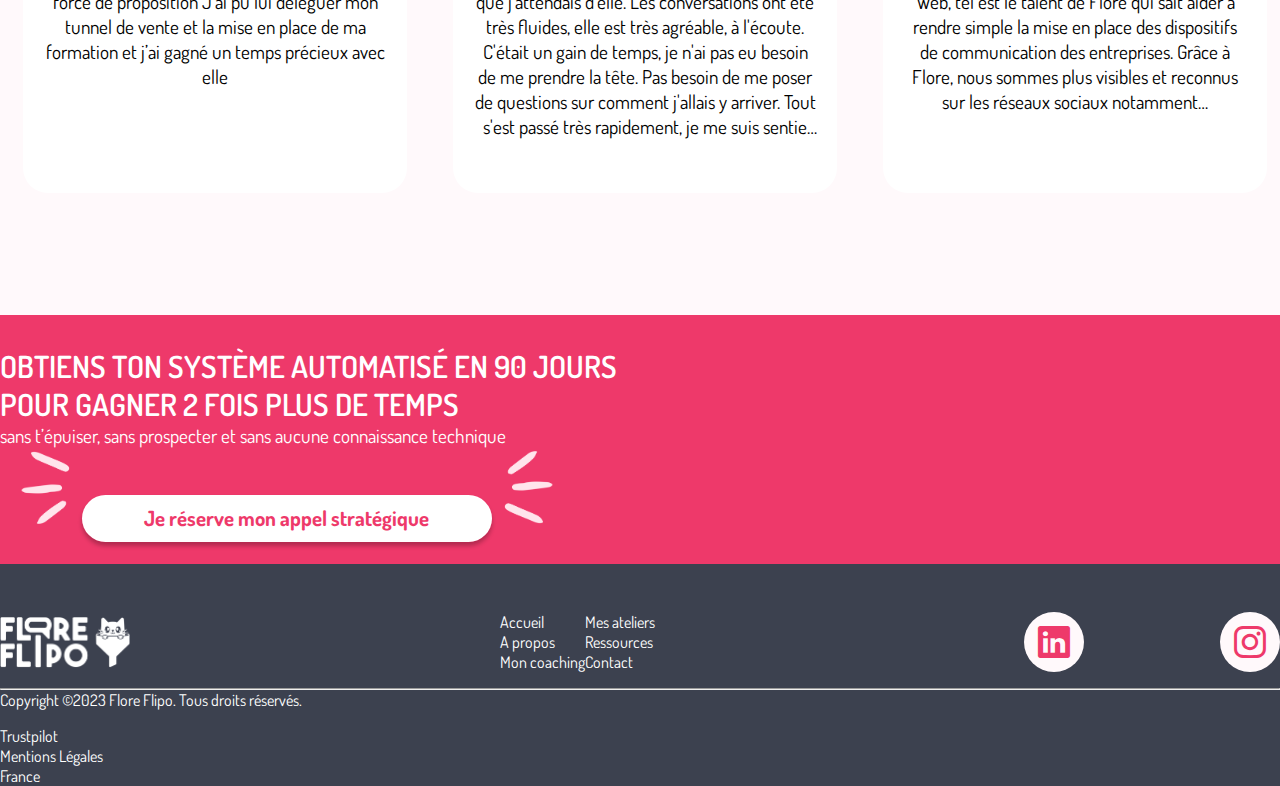
==== commit e7b69246: "Fin V5" ====
--- a/aPropos.html
+++ b/aPropos.html
@@ -399,8 +399,8 @@
         <div class="col-4 arborescence">
           <ul class="p-0 m-0">
             <li><a class="footer-link" href="#">Accueil</a></li>
+            <li><a class="footer-link" href="#">A propos</a></li>
             <li><a class="footer-link" href="#">Mon coaching</a></li>
-            <li><a class="footer-link" href="#">A propos</a></li>
           </ul>
           <ul class="p-0 m-0">
             <li><a class="footer-link" href="#">Mes ateliers</a></li>
@@ -416,9 +416,26 @@
 
       </div>
 
+      <div class="no-display-computer">
+        <div class="trustpilot-widget" data-locale="fr-FR" data-template-id="5419b6a8b0d04a076446a9ad" data-businessunit-id="64073050a1a5464aeb004cb5" data-style-height="24px" data-style-width="100%" data-theme="light" data-min-review-count="10" data-style-alignment="center">
+          <div class="d-flex align-items-center justify-content-center">
+            <div class="imgBase imgIconTrustpilot"></div>
+            <a class="m-0 p-0 txtFooterLink" href="https://fr.trustpilot.com/review/floreflipo.com" target="_blank" rel="noopener">Trustpilot</a>
+          </div>
+        </div>
+      </div>
+
       <hr class="color-white">
       <div class="d-flex justify-content-between align-items-center pb-3">
         <p style="color: var(--white)" class="m-0 p-0 txtFooterLink">Copyright ©2023 Flore Flipo. Tous droits réservés.</p>
+        <div class="no-display-phone">
+          <div class="trustpilot-widget" data-locale="fr-FR" data-template-id="5419b6a8b0d04a076446a9ad" data-businessunit-id="64073050a1a5464aeb004cb5" data-style-height="24px" data-style-width="100%" data-theme="light" data-min-review-count="10" data-style-alignment="center">
+            <div class="d-flex align-items-center">
+              <div class="imgBase imgIconTrustpilot"></div>
+              <a class="m-0 p-0 txtFooterLink" href="https://fr.trustpilot.com/review/floreflipo.com" target="_blank" rel="noopener">Trustpilot</a>
+            </div>
+          </div>
+        </div>
         <a style="color: var(--white)" class="m-0 p-0 txtFooterLink" href="#">Mentions Légales</a>
         <p style="color: var(--white)" class="m-0 p-0 txtFooterLink">France</p>
       </div>
